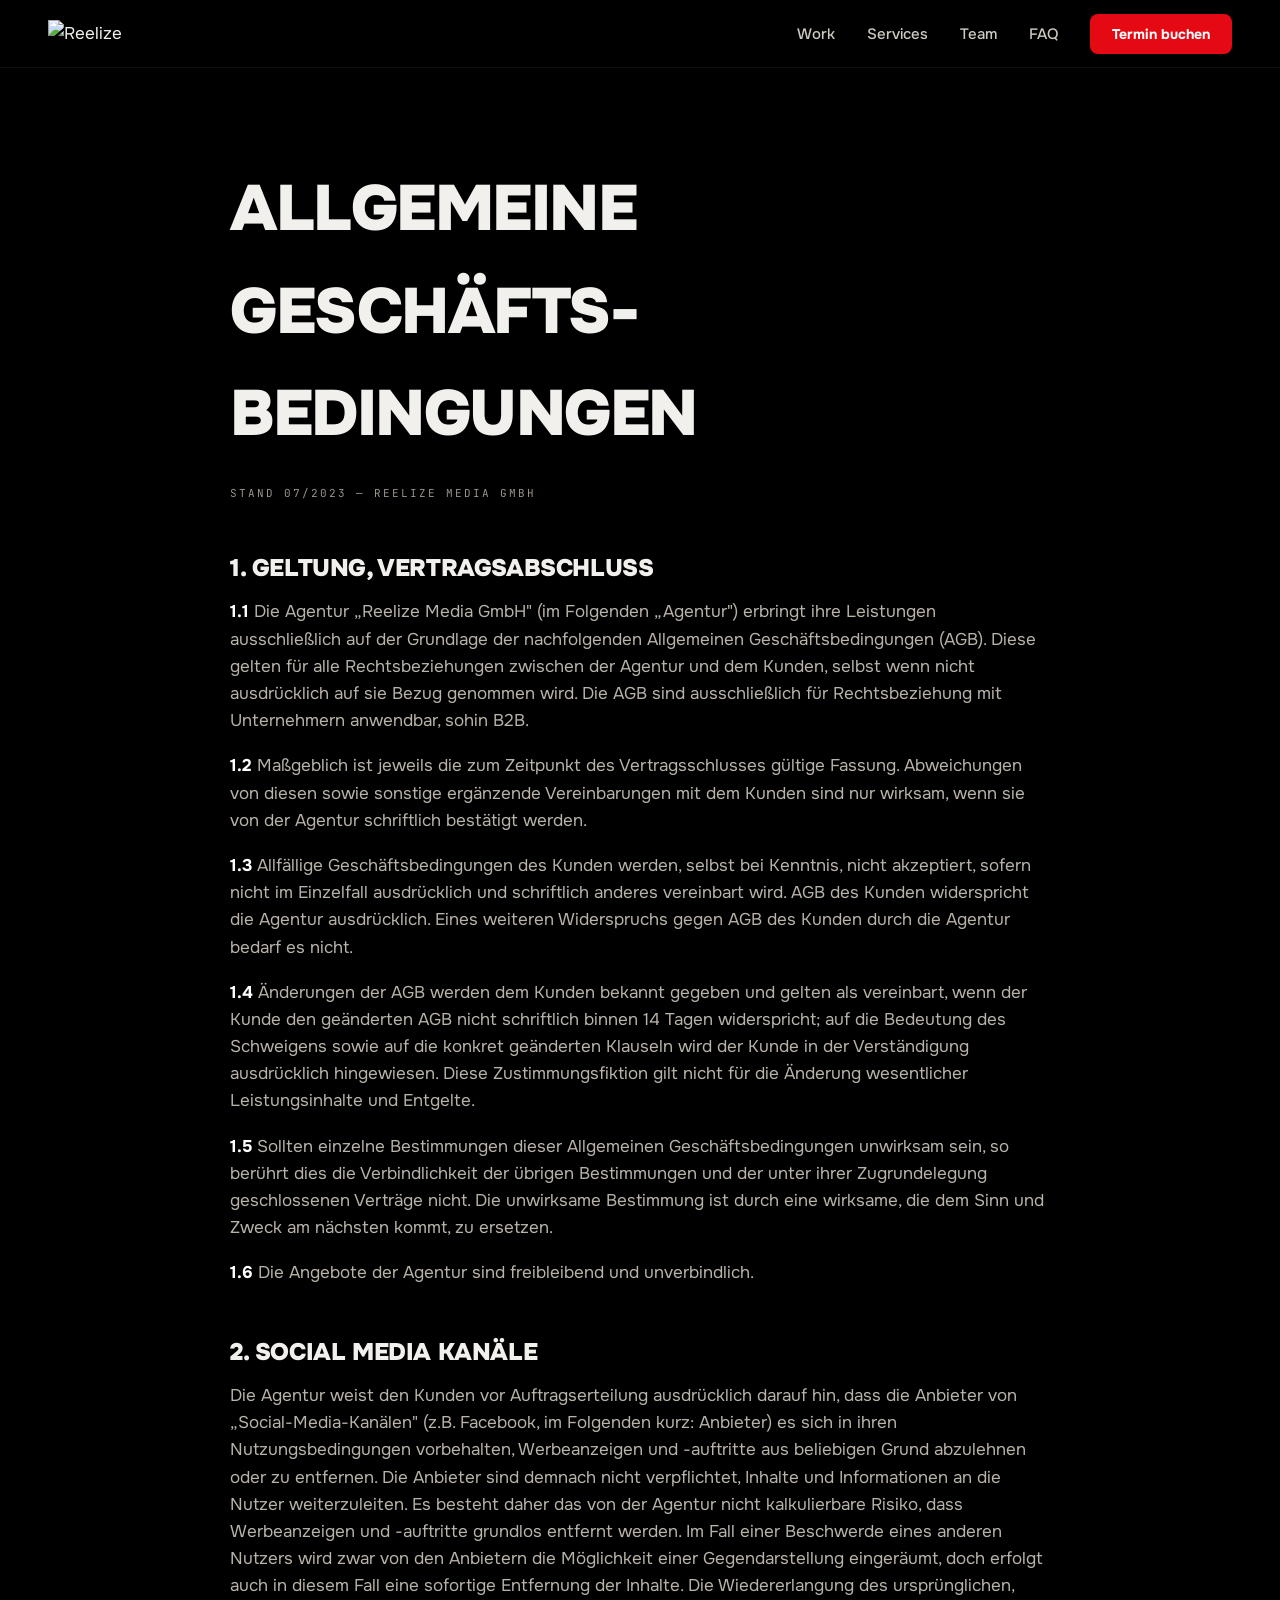
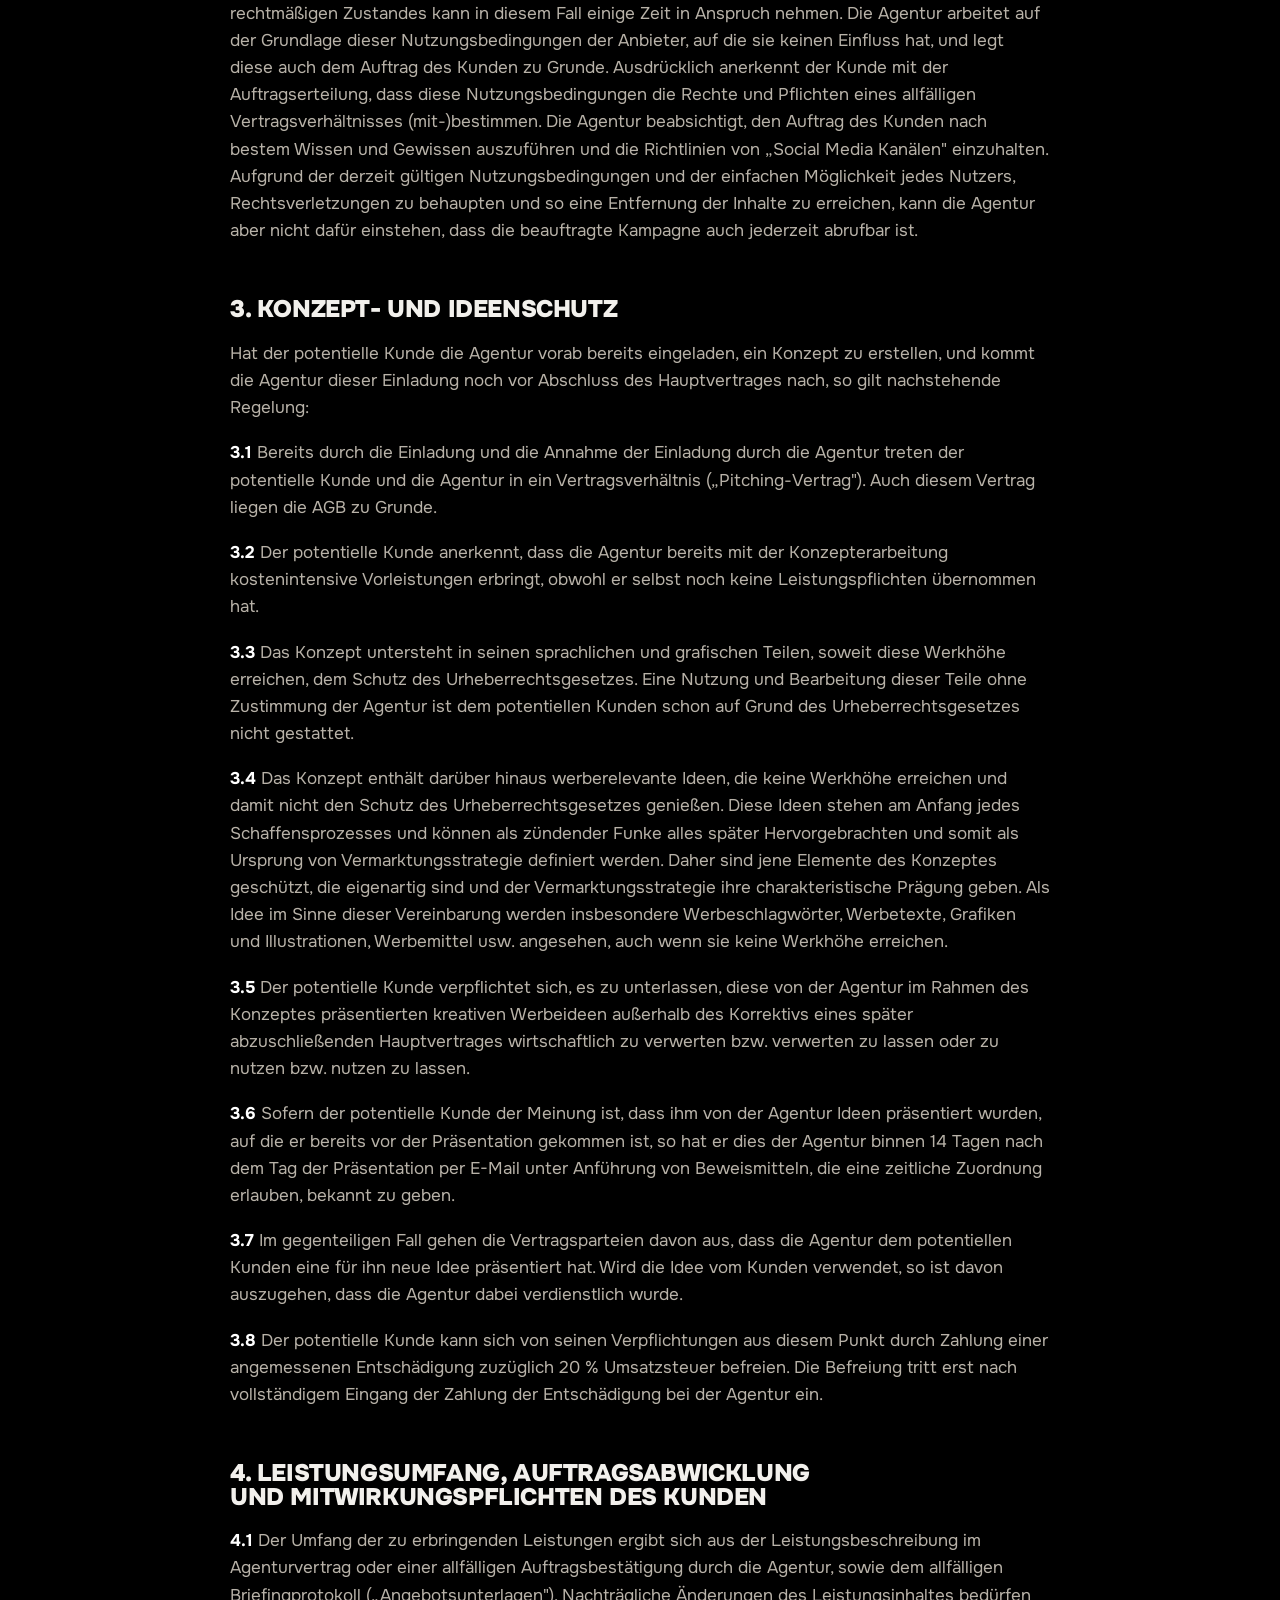
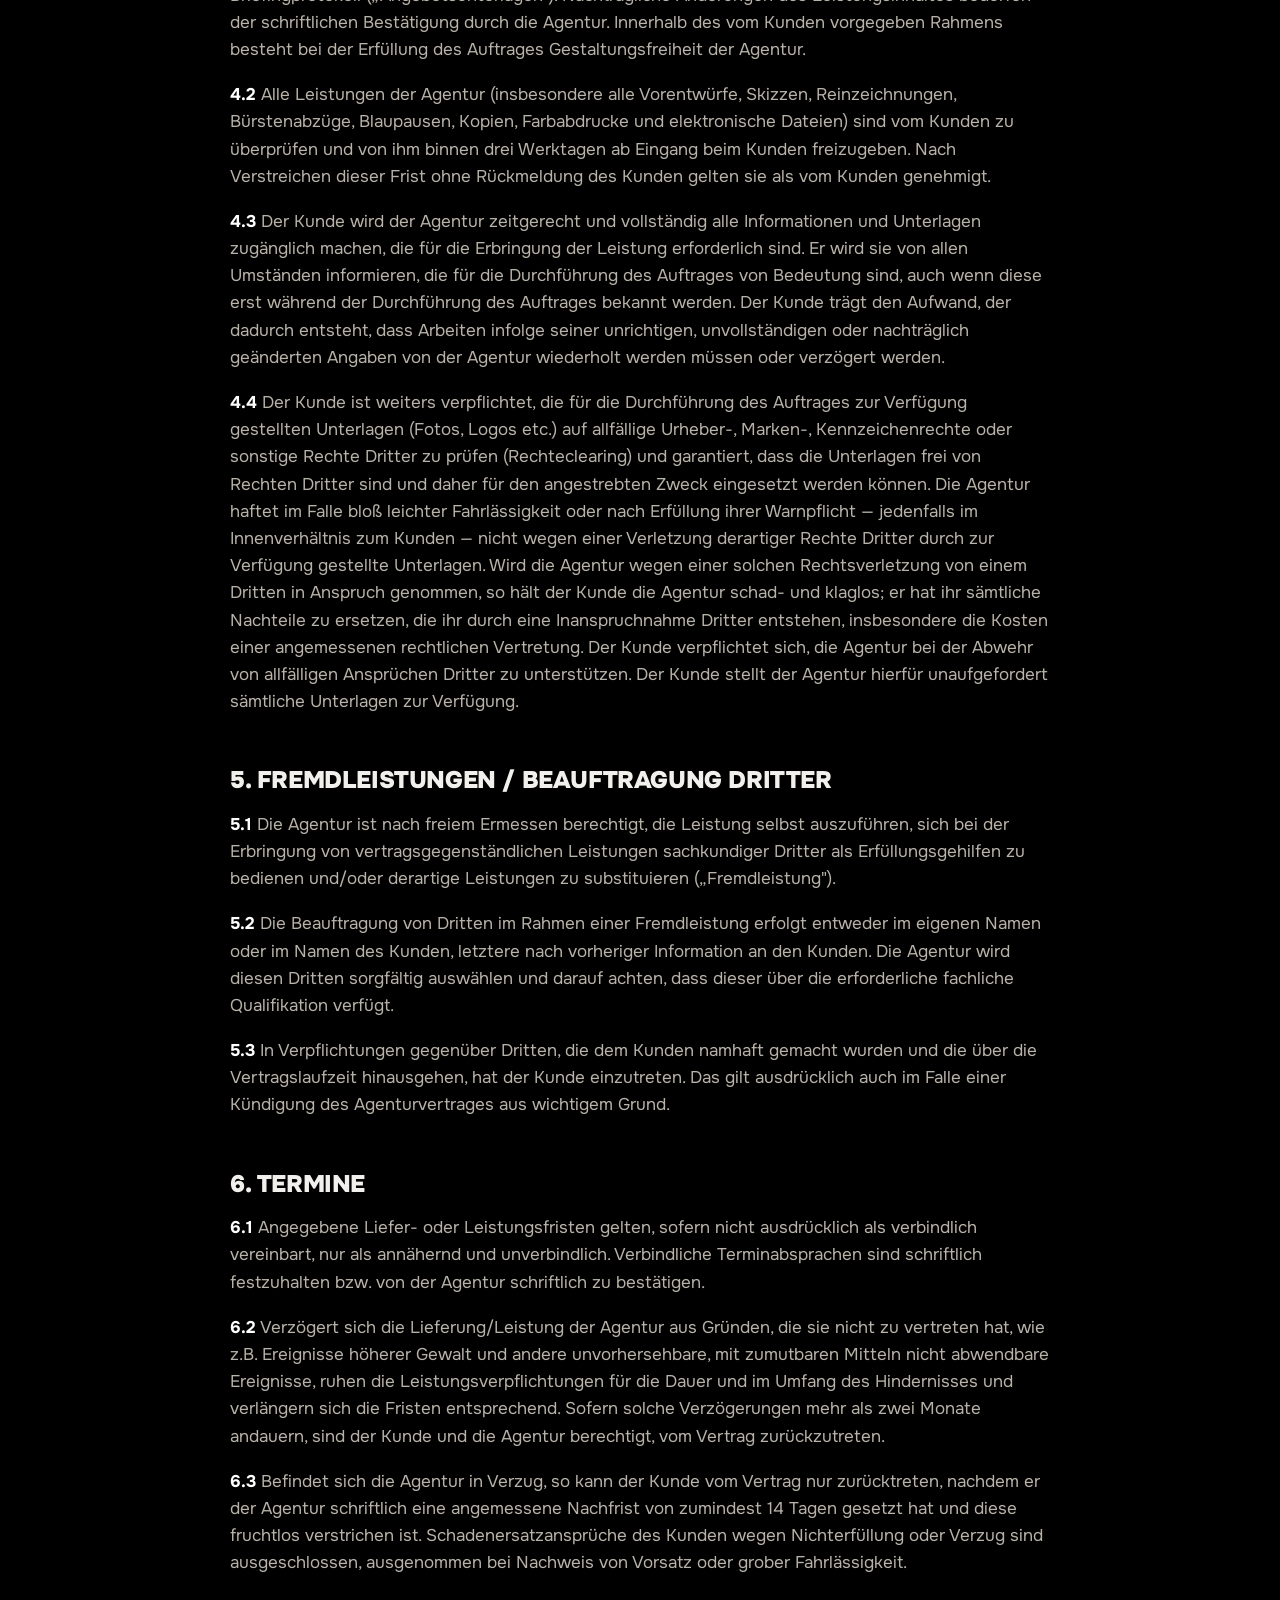
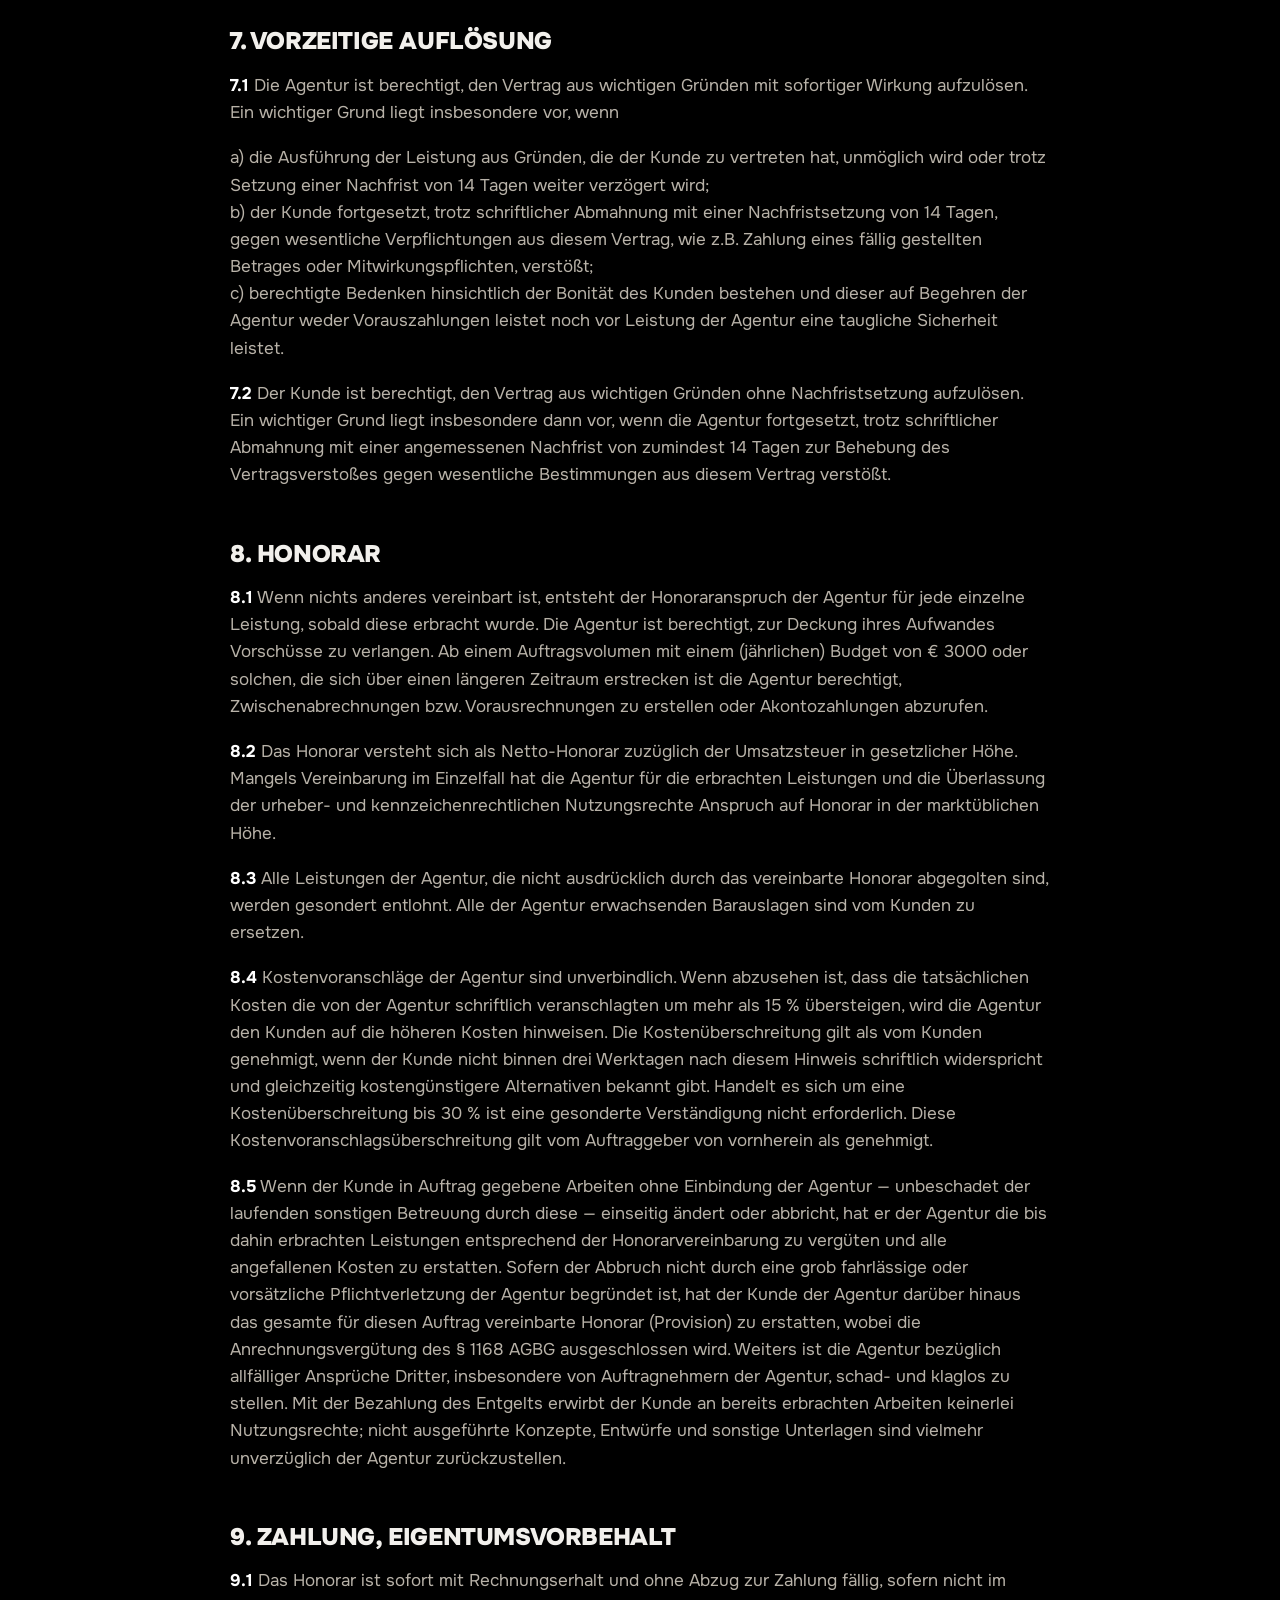
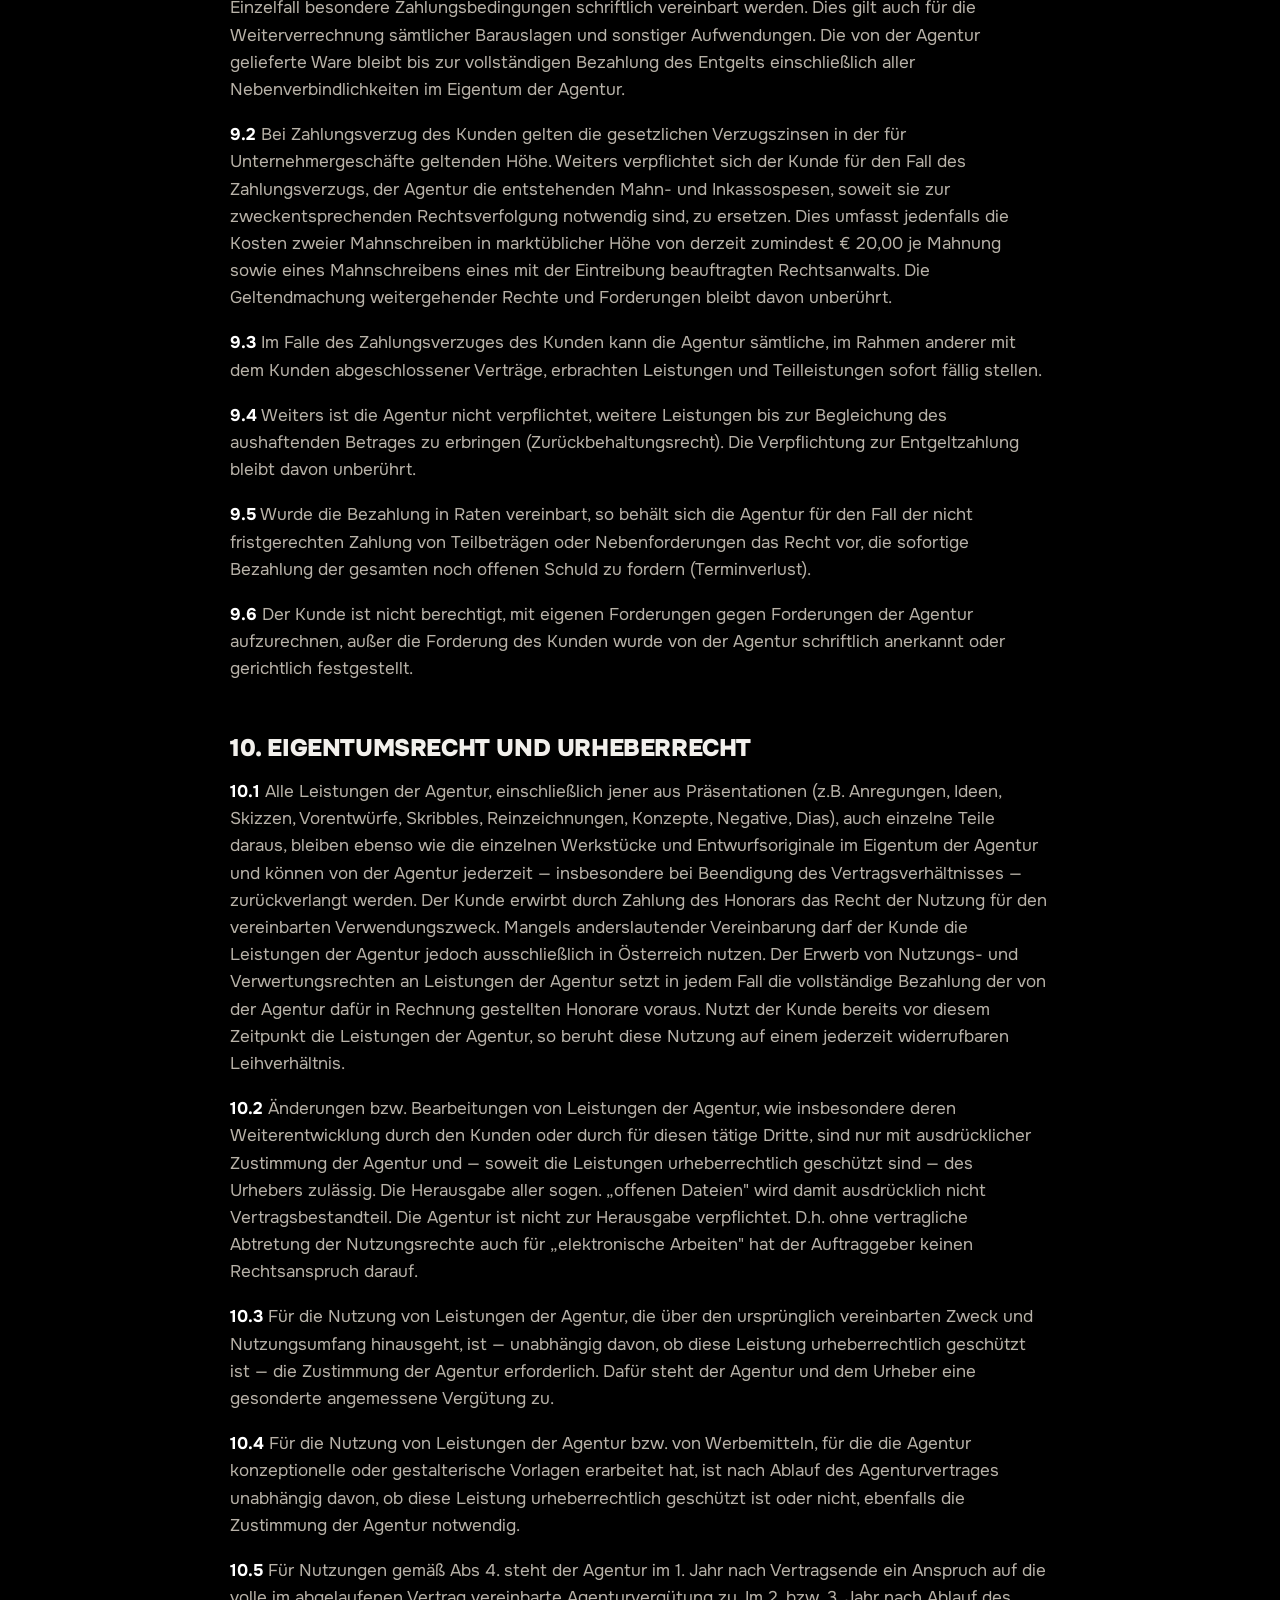
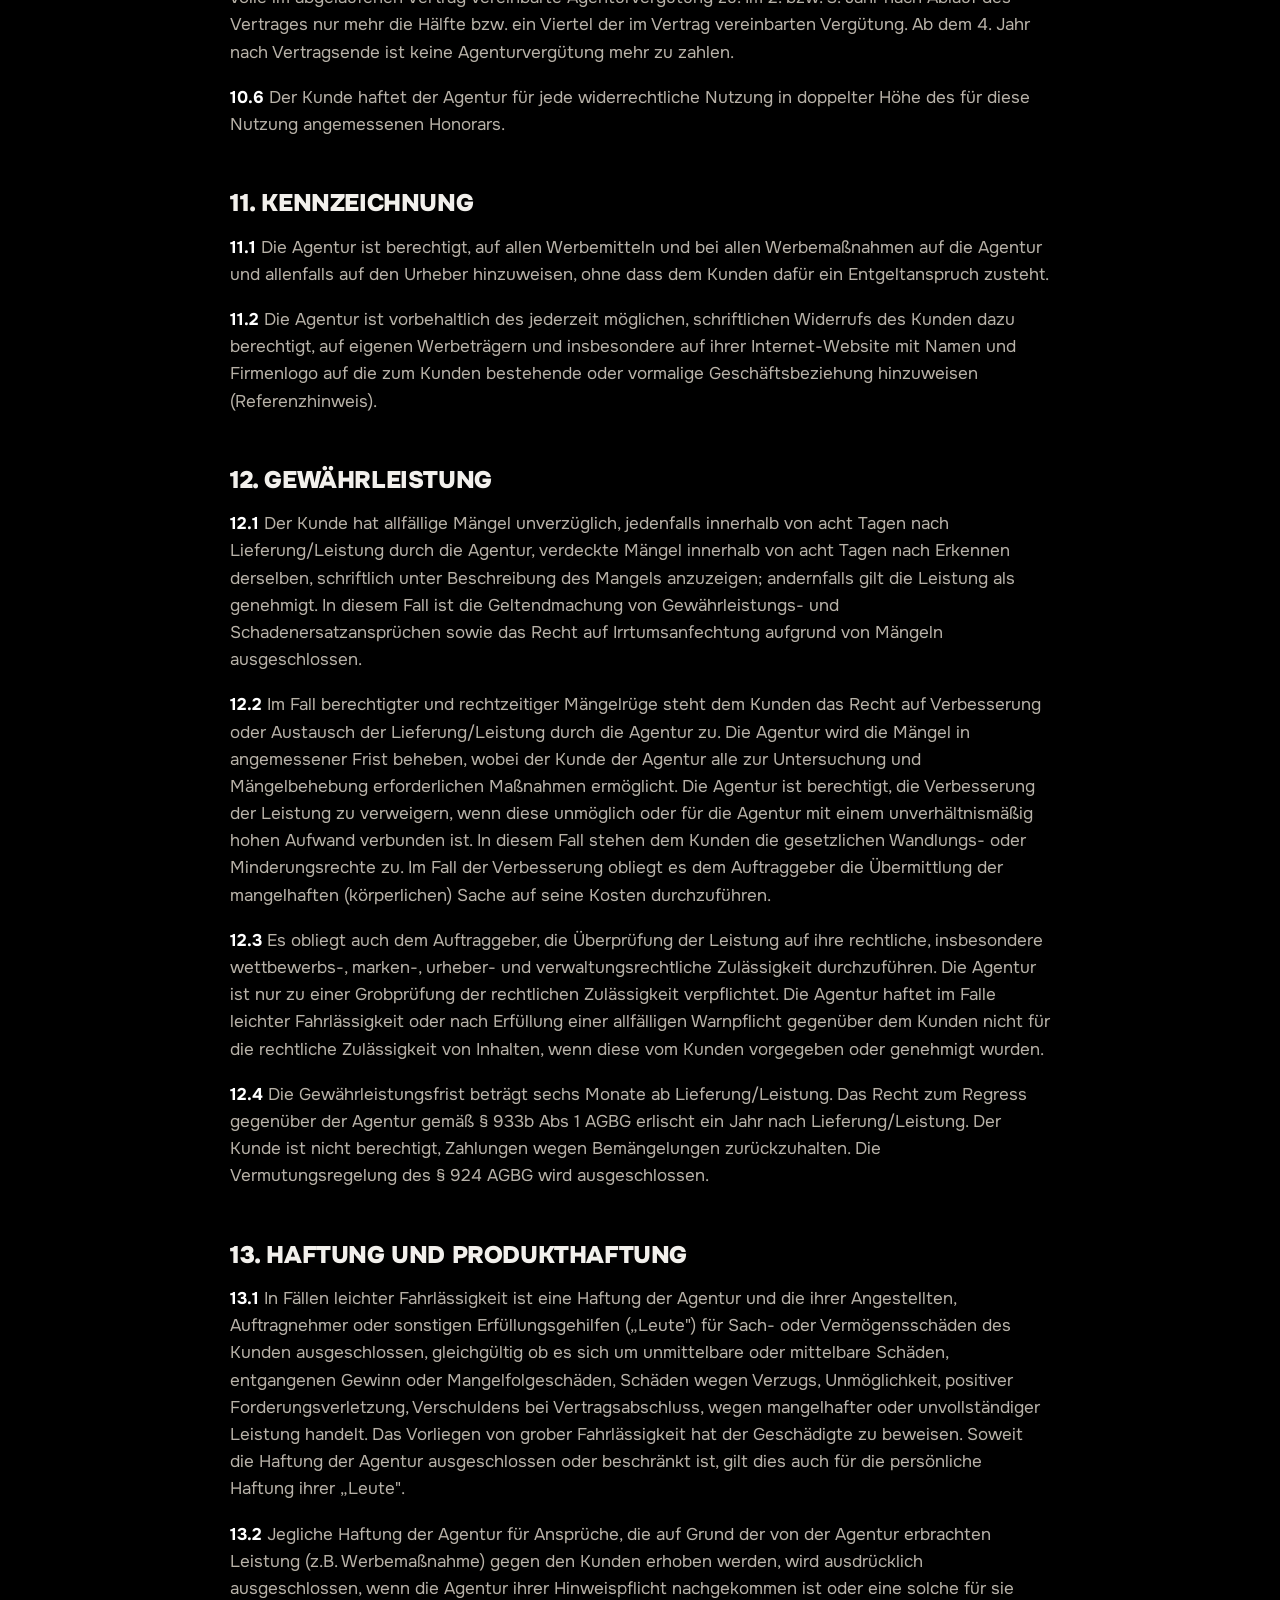
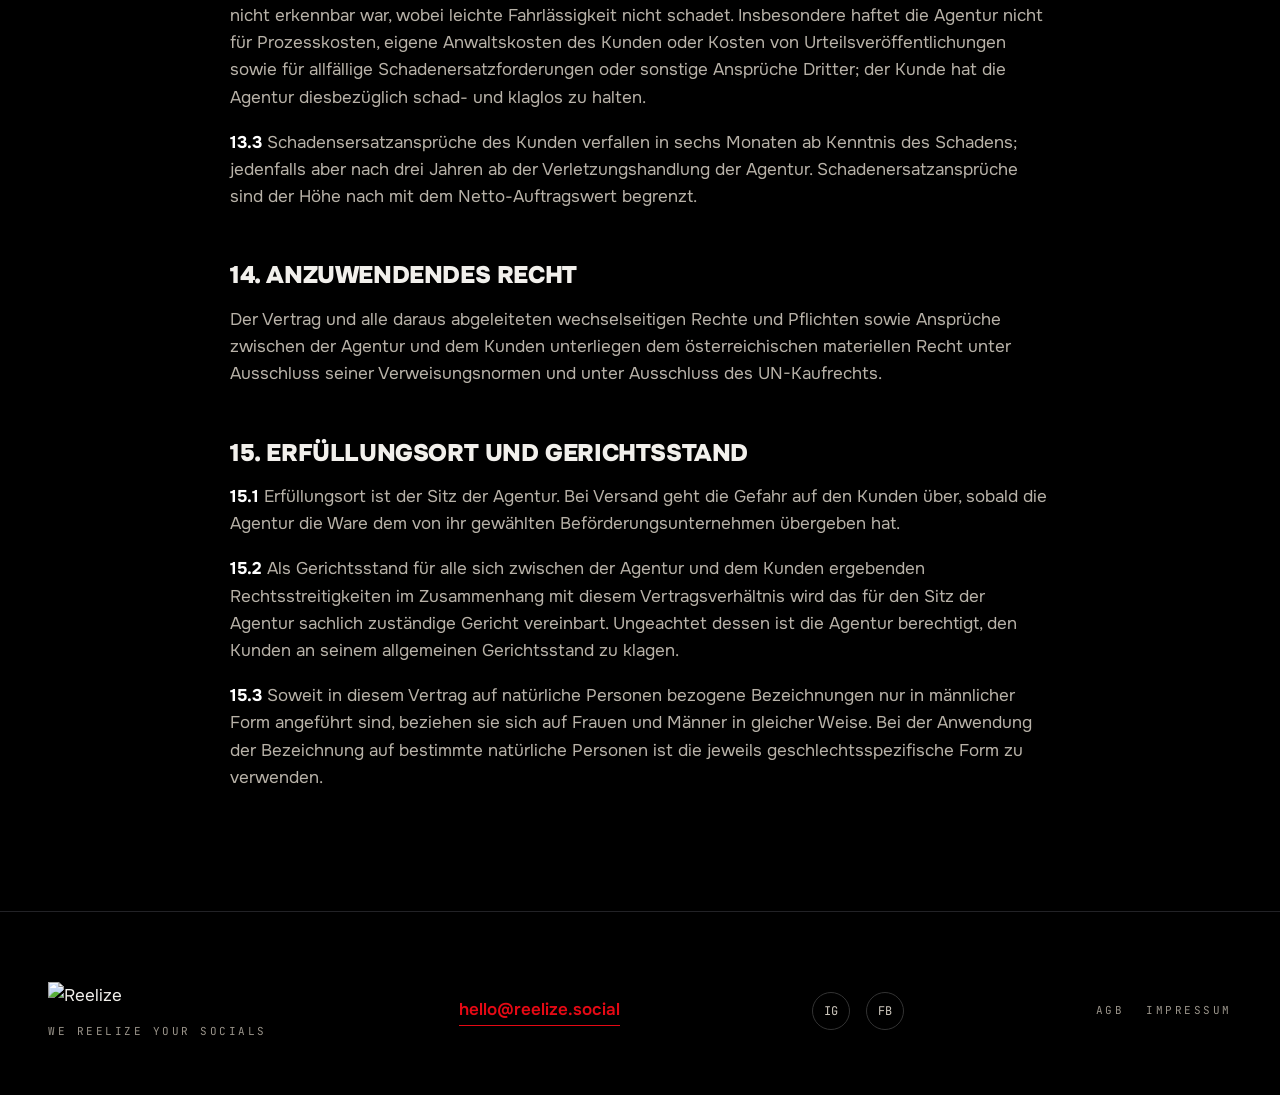
==== agb.html @ 380895ba "Add files via upload" ====
<!DOCTYPE html>
<html lang="de">
<head>
<meta charset="UTF-8">
<meta name="viewport" content="width=device-width, initial-scale=1.0">
<title>AGB — Reelize</title>
<meta name="robots" content="noindex">
<link rel="preconnect" href="https://fonts.googleapis.com">
<link rel="preconnect" href="https://fonts.gstatic.com" crossorigin>
<link href="https://fonts.googleapis.com/css2?family=Onest:wght@400;500;600;700;800;900&family=JetBrains+Mono:wght@400;500&display=swap" rel="stylesheet">
<link rel="stylesheet" href="styles.css">
</head>
<body>

<nav class="nav" data-screen-label="Navigation">
  <a class="logo" href="index.html"><img src="assets/logo-2026.webp" alt="Reelize"></a>
  <button class="burger" aria-label="Menü"><span></span><span></span><span></span></button>
  <ul>
    <li><a href="work.html">Work</a></li>
    <li><a href="index.html#services">Services</a></li>
    <li><a href="index.html#team">Team</a></li>
    <li><a href="index.html#faq">FAQ</a></li>
    <li><a class="cta" href="https://outlook.office365.com/owa/calendar/Reelize@vorsorger.at/bookings/" target="_blank" rel="noopener">Termin buchen</a></li>
  </ul>
</nav>

<div class="wrap legal-page" data-screen-label="AGB">
  <h1>Allgemeine Geschäfts&shy;bedingungen</h1>
  <p class="stand">Stand 07/2023 — Reelize Media GmbH</p>

  <h2>1. Geltung, Vertragsabschluss</h2>
  <p><b>1.1</b> Die Agentur „Reelize Media GmbH" (im Folgenden „Agentur") erbringt ihre Leistungen ausschließlich auf der Grundlage der nachfolgenden Allgemeinen Geschäftsbedingungen (AGB). Diese gelten für alle Rechtsbeziehungen zwischen der Agentur und dem Kunden, selbst wenn nicht ausdrücklich auf sie Bezug genommen wird. Die AGB sind ausschließlich für Rechtsbeziehung mit Unternehmern anwendbar, sohin B2B.</p>
  <p><b>1.2</b> Maßgeblich ist jeweils die zum Zeitpunkt des Vertragsschlusses gültige Fassung. Abweichungen von diesen sowie sonstige ergänzende Vereinbarungen mit dem Kunden sind nur wirksam, wenn sie von der Agentur schriftlich bestätigt werden.</p>
  <p><b>1.3</b> Allfällige Geschäftsbedingungen des Kunden werden, selbst bei Kenntnis, nicht akzeptiert, sofern nicht im Einzelfall ausdrücklich und schriftlich anderes vereinbart wird. AGB des Kunden widerspricht die Agentur ausdrücklich. Eines weiteren Widerspruchs gegen AGB des Kunden durch die Agentur bedarf es nicht.</p>
  <p><b>1.4</b> Änderungen der AGB werden dem Kunden bekannt gegeben und gelten als vereinbart, wenn der Kunde den geänderten AGB nicht schriftlich binnen 14 Tagen widerspricht; auf die Bedeutung des Schweigens sowie auf die konkret geänderten Klauseln wird der Kunde in der Verständigung ausdrücklich hingewiesen. Diese Zustimmungsfiktion gilt nicht für die Änderung wesentlicher Leistungsinhalte und Entgelte.</p>
  <p><b>1.5</b> Sollten einzelne Bestimmungen dieser Allgemeinen Geschäftsbedingungen unwirksam sein, so berührt dies die Verbindlichkeit der übrigen Bestimmungen und der unter ihrer Zugrundelegung geschlossenen Verträge nicht. Die unwirksame Bestimmung ist durch eine wirksame, die dem Sinn und Zweck am nächsten kommt, zu ersetzen.</p>
  <p><b>1.6</b> Die Angebote der Agentur sind freibleibend und unverbindlich.</p>

  <h2>2. Social Media Kanäle</h2>
  <p>Die Agentur weist den Kunden vor Auftragserteilung ausdrücklich darauf hin, dass die Anbieter von „Social-Media-Kanälen" (z.B. Facebook, im Folgenden kurz: Anbieter) es sich in ihren Nutzungsbedingungen vorbehalten, Werbeanzeigen und -auftritte aus beliebigen Grund abzulehnen oder zu entfernen. Die Anbieter sind demnach nicht verpflichtet, Inhalte und Informationen an die Nutzer weiterzuleiten. Es besteht daher das von der Agentur nicht kalkulierbare Risiko, dass Werbeanzeigen und -auftritte grundlos entfernt werden. Im Fall einer Beschwerde eines anderen Nutzers wird zwar von den Anbietern die Möglichkeit einer Gegendarstellung eingeräumt, doch erfolgt auch in diesem Fall eine sofortige Entfernung der Inhalte. Die Wiedererlangung des ursprünglichen, rechtmäßigen Zustandes kann in diesem Fall einige Zeit in Anspruch nehmen. Die Agentur arbeitet auf der Grundlage dieser Nutzungsbedingungen der Anbieter, auf die sie keinen Einfluss hat, und legt diese auch dem Auftrag des Kunden zu Grunde. Ausdrücklich anerkennt der Kunde mit der Auftragserteilung, dass diese Nutzungsbedingungen die Rechte und Pflichten eines allfälligen Vertragsverhältnisses (mit-)bestimmen. Die Agentur beabsichtigt, den Auftrag des Kunden nach bestem Wissen und Gewissen auszuführen und die Richtlinien von „Social Media Kanälen" einzuhalten. Aufgrund der derzeit gültigen Nutzungsbedingungen und der einfachen Möglichkeit jedes Nutzers, Rechtsverletzungen zu behaupten und so eine Entfernung der Inhalte zu erreichen, kann die Agentur aber nicht dafür einstehen, dass die beauftragte Kampagne auch jederzeit abrufbar ist.</p>

  <h2>3. Konzept- und Ideenschutz</h2>
  <p>Hat der potentielle Kunde die Agentur vorab bereits eingeladen, ein Konzept zu erstellen, und kommt die Agentur dieser Einladung noch vor Abschluss des Hauptvertrages nach, so gilt nachstehende Regelung:</p>
  <p><b>3.1</b> Bereits durch die Einladung und die Annahme der Einladung durch die Agentur treten der potentielle Kunde und die Agentur in ein Vertragsverhältnis („Pitching-Vertrag"). Auch diesem Vertrag liegen die AGB zu Grunde.</p>
  <p><b>3.2</b> Der potentielle Kunde anerkennt, dass die Agentur bereits mit der Konzepterarbeitung kostenintensive Vorleistungen erbringt, obwohl er selbst noch keine Leistungspflichten übernommen hat.</p>
  <p><b>3.3</b> Das Konzept untersteht in seinen sprachlichen und grafischen Teilen, soweit diese Werkhöhe erreichen, dem Schutz des Urheberrechtsgesetzes. Eine Nutzung und Bearbeitung dieser Teile ohne Zustimmung der Agentur ist dem potentiellen Kunden schon auf Grund des Urheberrechtsgesetzes nicht gestattet.</p>
  <p><b>3.4</b> Das Konzept enthält darüber hinaus werberelevante Ideen, die keine Werkhöhe erreichen und damit nicht den Schutz des Urheberrechtsgesetzes genießen. Diese Ideen stehen am Anfang jedes Schaffensprozesses und können als zündender Funke alles später Hervorgebrachten und somit als Ursprung von Vermarktungsstrategie definiert werden. Daher sind jene Elemente des Konzeptes geschützt, die eigenartig sind und der Vermarktungsstrategie ihre charakteristische Prägung geben. Als Idee im Sinne dieser Vereinbarung werden insbesondere Werbeschlagwörter, Werbetexte, Grafiken und Illustrationen, Werbemittel usw. angesehen, auch wenn sie keine Werkhöhe erreichen.</p>
  <p><b>3.5</b> Der potentielle Kunde verpflichtet sich, es zu unterlassen, diese von der Agentur im Rahmen des Konzeptes präsentierten kreativen Werbeideen außerhalb des Korrektivs eines später abzuschließenden Hauptvertrages wirtschaftlich zu verwerten bzw. verwerten zu lassen oder zu nutzen bzw. nutzen zu lassen.</p>
  <p><b>3.6</b> Sofern der potentielle Kunde der Meinung ist, dass ihm von der Agentur Ideen präsentiert wurden, auf die er bereits vor der Präsentation gekommen ist, so hat er dies der Agentur binnen 14 Tagen nach dem Tag der Präsentation per E-Mail unter Anführung von Beweismitteln, die eine zeitliche Zuordnung erlauben, bekannt zu geben.</p>
  <p><b>3.7</b> Im gegenteiligen Fall gehen die Vertragsparteien davon aus, dass die Agentur dem potentiellen Kunden eine für ihn neue Idee präsentiert hat. Wird die Idee vom Kunden verwendet, so ist davon auszugehen, dass die Agentur dabei verdienstlich wurde.</p>
  <p><b>3.8</b> Der potentielle Kunde kann sich von seinen Verpflichtungen aus diesem Punkt durch Zahlung einer angemessenen Entschädigung zuzüglich 20&nbsp;% Umsatzsteuer befreien. Die Befreiung tritt erst nach vollständigem Eingang der Zahlung der Entschädigung bei der Agentur ein.</p>

  <h2>4. Leistungsumfang, Auftragsabwicklung und Mitwirkungspflichten des Kunden</h2>
  <p><b>4.1</b> Der Umfang der zu erbringenden Leistungen ergibt sich aus der Leistungsbeschreibung im Agenturvertrag oder einer allfälligen Auftragsbestätigung durch die Agentur, sowie dem allfälligen Briefingprotokoll („Angebotsunterlagen"). Nachträgliche Änderungen des Leistungsinhaltes bedürfen der schriftlichen Bestätigung durch die Agentur. Innerhalb des vom Kunden vorgegeben Rahmens besteht bei der Erfüllung des Auftrages Gestaltungsfreiheit der Agentur.</p>
  <p><b>4.2</b> Alle Leistungen der Agentur (insbesondere alle Vorentwürfe, Skizzen, Reinzeichnungen, Bürstenabzüge, Blaupausen, Kopien, Farbabdrucke und elektronische Dateien) sind vom Kunden zu überprüfen und von ihm binnen drei Werktagen ab Eingang beim Kunden freizugeben. Nach Verstreichen dieser Frist ohne Rückmeldung des Kunden gelten sie als vom Kunden genehmigt.</p>
  <p><b>4.3</b> Der Kunde wird der Agentur zeitgerecht und vollständig alle Informationen und Unterlagen zugänglich machen, die für die Erbringung der Leistung erforderlich sind. Er wird sie von allen Umständen informieren, die für die Durchführung des Auftrages von Bedeutung sind, auch wenn diese erst während der Durchführung des Auftrages bekannt werden. Der Kunde trägt den Aufwand, der dadurch entsteht, dass Arbeiten infolge seiner unrichtigen, unvollständigen oder nachträglich geänderten Angaben von der Agentur wiederholt werden müssen oder verzögert werden.</p>
  <p><b>4.4</b> Der Kunde ist weiters verpflichtet, die für die Durchführung des Auftrages zur Verfügung gestellten Unterlagen (Fotos, Logos etc.) auf allfällige Urheber-, Marken-, Kennzeichenrechte oder sonstige Rechte Dritter zu prüfen (Rechteclearing) und garantiert, dass die Unterlagen frei von Rechten Dritter sind und daher für den angestrebten Zweck eingesetzt werden können. Die Agentur haftet im Falle bloß leichter Fahrlässigkeit oder nach Erfüllung ihrer Warnpflicht — jedenfalls im Innenverhältnis zum Kunden — nicht wegen einer Verletzung derartiger Rechte Dritter durch zur Verfügung gestellte Unterlagen. Wird die Agentur wegen einer solchen Rechtsverletzung von einem Dritten in Anspruch genommen, so hält der Kunde die Agentur schad- und klaglos; er hat ihr sämtliche Nachteile zu ersetzen, die ihr durch eine Inanspruchnahme Dritter entstehen, insbesondere die Kosten einer angemessenen rechtlichen Vertretung. Der Kunde verpflichtet sich, die Agentur bei der Abwehr von allfälligen Ansprüchen Dritter zu unterstützen. Der Kunde stellt der Agentur hierfür unaufgefordert sämtliche Unterlagen zur Verfügung.</p>

  <h2>5. Fremdleistungen / Beauftragung Dritter</h2>
  <p><b>5.1</b> Die Agentur ist nach freiem Ermessen berechtigt, die Leistung selbst auszuführen, sich bei der Erbringung von vertragsgegenständlichen Leistungen sachkundiger Dritter als Erfüllungsgehilfen zu bedienen und/oder derartige Leistungen zu substituieren („Fremdleistung").</p>
  <p><b>5.2</b> Die Beauftragung von Dritten im Rahmen einer Fremdleistung erfolgt entweder im eigenen Namen oder im Namen des Kunden, letztere nach vorheriger Information an den Kunden. Die Agentur wird diesen Dritten sorgfältig auswählen und darauf achten, dass dieser über die erforderliche fachliche Qualifikation verfügt.</p>
  <p><b>5.3</b> In Verpflichtungen gegenüber Dritten, die dem Kunden namhaft gemacht wurden und die über die Vertragslaufzeit hinausgehen, hat der Kunde einzutreten. Das gilt ausdrücklich auch im Falle einer Kündigung des Agenturvertrages aus wichtigem Grund.</p>

  <h2>6. Termine</h2>
  <p><b>6.1</b> Angegebene Liefer- oder Leistungsfristen gelten, sofern nicht ausdrücklich als verbindlich vereinbart, nur als annähernd und unverbindlich. Verbindliche Terminabsprachen sind schriftlich festzuhalten bzw. von der Agentur schriftlich zu bestätigen.</p>
  <p><b>6.2</b> Verzögert sich die Lieferung/Leistung der Agentur aus Gründen, die sie nicht zu vertreten hat, wie z.B. Ereignisse höherer Gewalt und andere unvorhersehbare, mit zumutbaren Mitteln nicht abwendbare Ereignisse, ruhen die Leistungsverpflichtungen für die Dauer und im Umfang des Hindernisses und verlängern sich die Fristen entsprechend. Sofern solche Verzögerungen mehr als zwei Monate andauern, sind der Kunde und die Agentur berechtigt, vom Vertrag zurückzutreten.</p>
  <p><b>6.3</b> Befindet sich die Agentur in Verzug, so kann der Kunde vom Vertrag nur zurücktreten, nachdem er der Agentur schriftlich eine angemessene Nachfrist von zumindest 14 Tagen gesetzt hat und diese fruchtlos verstrichen ist. Schadenersatzansprüche des Kunden wegen Nichterfüllung oder Verzug sind ausgeschlossen, ausgenommen bei Nachweis von Vorsatz oder grober Fahrlässigkeit.</p>

  <h2>7. Vorzeitige Auflösung</h2>
  <p><b>7.1</b> Die Agentur ist berechtigt, den Vertrag aus wichtigen Gründen mit sofortiger Wirkung aufzulösen. Ein wichtiger Grund liegt insbesondere vor, wenn</p>
  <p>a) die Ausführung der Leistung aus Gründen, die der Kunde zu vertreten hat, unmöglich wird oder trotz Setzung einer Nachfrist von 14 Tagen weiter verzögert wird;<br>
  b) der Kunde fortgesetzt, trotz schriftlicher Abmahnung mit einer Nachfristsetzung von 14 Tagen, gegen wesentliche Verpflichtungen aus diesem Vertrag, wie z.B. Zahlung eines fällig gestellten Betrages oder Mitwirkungspflichten, verstößt;<br>
  c) berechtigte Bedenken hinsichtlich der Bonität des Kunden bestehen und dieser auf Begehren der Agentur weder Vorauszahlungen leistet noch vor Leistung der Agentur eine taugliche Sicherheit leistet.</p>
  <p><b>7.2</b> Der Kunde ist berechtigt, den Vertrag aus wichtigen Gründen ohne Nachfristsetzung aufzulösen. Ein wichtiger Grund liegt insbesondere dann vor, wenn die Agentur fortgesetzt, trotz schriftlicher Abmahnung mit einer angemessenen Nachfrist von zumindest 14 Tagen zur Behebung des Vertragsverstoßes gegen wesentliche Bestimmungen aus diesem Vertrag verstößt.</p>

  <h2>8. Honorar</h2>
  <p><b>8.1</b> Wenn nichts anderes vereinbart ist, entsteht der Honoraranspruch der Agentur für jede einzelne Leistung, sobald diese erbracht wurde. Die Agentur ist berechtigt, zur Deckung ihres Aufwandes Vorschüsse zu verlangen. Ab einem Auftragsvolumen mit einem (jährlichen) Budget von €&nbsp;3000 oder solchen, die sich über einen längeren Zeitraum erstrecken ist die Agentur berechtigt, Zwischenabrechnungen bzw. Vorausrechnungen zu erstellen oder Akontozahlungen abzurufen.</p>
  <p><b>8.2</b> Das Honorar versteht sich als Netto-Honorar zuzüglich der Umsatzsteuer in gesetzlicher Höhe. Mangels Vereinbarung im Einzelfall hat die Agentur für die erbrachten Leistungen und die Überlassung der urheber- und kennzeichenrechtlichen Nutzungsrechte Anspruch auf Honorar in der marktüblichen Höhe.</p>
  <p><b>8.3</b> Alle Leistungen der Agentur, die nicht ausdrücklich durch das vereinbarte Honorar abgegolten sind, werden gesondert entlohnt. Alle der Agentur erwachsenden Barauslagen sind vom Kunden zu ersetzen.</p>
  <p><b>8.4</b> Kostenvoranschläge der Agentur sind unverbindlich. Wenn abzusehen ist, dass die tatsächlichen Kosten die von der Agentur schriftlich veranschlagten um mehr als 15&nbsp;% übersteigen, wird die Agentur den Kunden auf die höheren Kosten hinweisen. Die Kostenüberschreitung gilt als vom Kunden genehmigt, wenn der Kunde nicht binnen drei Werktagen nach diesem Hinweis schriftlich widerspricht und gleichzeitig kostengünstigere Alternativen bekannt gibt. Handelt es sich um eine Kostenüberschreitung bis 30&nbsp;% ist eine gesonderte Verständigung nicht erforderlich. Diese Kostenvoranschlagsüberschreitung gilt vom Auftraggeber von vornherein als genehmigt.</p>
  <p><b>8.5</b> Wenn der Kunde in Auftrag gegebene Arbeiten ohne Einbindung der Agentur — unbeschadet der laufenden sonstigen Betreuung durch diese — einseitig ändert oder abbricht, hat er der Agentur die bis dahin erbrachten Leistungen entsprechend der Honorarvereinbarung zu vergüten und alle angefallenen Kosten zu erstatten. Sofern der Abbruch nicht durch eine grob fahrlässige oder vorsätzliche Pflichtverletzung der Agentur begründet ist, hat der Kunde der Agentur darüber hinaus das gesamte für diesen Auftrag vereinbarte Honorar (Provision) zu erstatten, wobei die Anrechnungsvergütung des §&nbsp;1168 AGBG ausgeschlossen wird. Weiters ist die Agentur bezüglich allfälliger Ansprüche Dritter, insbesondere von Auftragnehmern der Agentur, schad- und klaglos zu stellen. Mit der Bezahlung des Entgelts erwirbt der Kunde an bereits erbrachten Arbeiten keinerlei Nutzungsrechte; nicht ausgeführte Konzepte, Entwürfe und sonstige Unterlagen sind vielmehr unverzüglich der Agentur zurückzustellen.</p>

  <h2>9. Zahlung, Eigentumsvorbehalt</h2>
  <p><b>9.1</b> Das Honorar ist sofort mit Rechnungserhalt und ohne Abzug zur Zahlung fällig, sofern nicht im Einzelfall besondere Zahlungsbedingungen schriftlich vereinbart werden. Dies gilt auch für die Weiterverrechnung sämtlicher Barauslagen und sonstiger Aufwendungen. Die von der Agentur gelieferte Ware bleibt bis zur vollständigen Bezahlung des Entgelts einschließlich aller Nebenverbindlichkeiten im Eigentum der Agentur.</p>
  <p><b>9.2</b> Bei Zahlungsverzug des Kunden gelten die gesetzlichen Verzugszinsen in der für Unternehmergeschäfte geltenden Höhe. Weiters verpflichtet sich der Kunde für den Fall des Zahlungsverzugs, der Agentur die entstehenden Mahn- und Inkassospesen, soweit sie zur zweckentsprechenden Rechtsverfolgung notwendig sind, zu ersetzen. Dies umfasst jedenfalls die Kosten zweier Mahnschreiben in marktüblicher Höhe von derzeit zumindest €&nbsp;20,00 je Mahnung sowie eines Mahnschreibens eines mit der Eintreibung beauftragten Rechtsanwalts. Die Geltendmachung weitergehender Rechte und Forderungen bleibt davon unberührt.</p>
  <p><b>9.3</b> Im Falle des Zahlungsverzuges des Kunden kann die Agentur sämtliche, im Rahmen anderer mit dem Kunden abgeschlossener Verträge, erbrachten Leistungen und Teilleistungen sofort fällig stellen.</p>
  <p><b>9.4</b> Weiters ist die Agentur nicht verpflichtet, weitere Leistungen bis zur Begleichung des aushaftenden Betrages zu erbringen (Zurückbehaltungsrecht). Die Verpflichtung zur Entgeltzahlung bleibt davon unberührt.</p>
  <p><b>9.5</b> Wurde die Bezahlung in Raten vereinbart, so behält sich die Agentur für den Fall der nicht fristgerechten Zahlung von Teilbeträgen oder Nebenforderungen das Recht vor, die sofortige Bezahlung der gesamten noch offenen Schuld zu fordern (Terminverlust).</p>
  <p><b>9.6</b> Der Kunde ist nicht berechtigt, mit eigenen Forderungen gegen Forderungen der Agentur aufzurechnen, außer die Forderung des Kunden wurde von der Agentur schriftlich anerkannt oder gerichtlich festgestellt.</p>

  <h2>10. Eigentumsrecht und Urheberrecht</h2>
  <p><b>10.1</b> Alle Leistungen der Agentur, einschließlich jener aus Präsentationen (z.B. Anregungen, Ideen, Skizzen, Vorentwürfe, Skribbles, Reinzeichnungen, Konzepte, Negative, Dias), auch einzelne Teile daraus, bleiben ebenso wie die einzelnen Werkstücke und Entwurfsoriginale im Eigentum der Agentur und können von der Agentur jederzeit — insbesondere bei Beendigung des Vertragsverhältnisses — zurückverlangt werden. Der Kunde erwirbt durch Zahlung des Honorars das Recht der Nutzung für den vereinbarten Verwendungszweck. Mangels anderslautender Vereinbarung darf der Kunde die Leistungen der Agentur jedoch ausschließlich in Österreich nutzen. Der Erwerb von Nutzungs- und Verwertungsrechten an Leistungen der Agentur setzt in jedem Fall die vollständige Bezahlung der von der Agentur dafür in Rechnung gestellten Honorare voraus. Nutzt der Kunde bereits vor diesem Zeitpunkt die Leistungen der Agentur, so beruht diese Nutzung auf einem jederzeit widerrufbaren Leihverhältnis.</p>
  <p><b>10.2</b> Änderungen bzw. Bearbeitungen von Leistungen der Agentur, wie insbesondere deren Weiterentwicklung durch den Kunden oder durch für diesen tätige Dritte, sind nur mit ausdrücklicher Zustimmung der Agentur und — soweit die Leistungen urheberrechtlich geschützt sind — des Urhebers zulässig. Die Herausgabe aller sogen. „offenen Dateien" wird damit ausdrücklich nicht Vertragsbestandteil. Die Agentur ist nicht zur Herausgabe verpflichtet. D.h. ohne vertragliche Abtretung der Nutzungsrechte auch für „elektronische Arbeiten" hat der Auftraggeber keinen Rechtsanspruch darauf.</p>
  <p><b>10.3</b> Für die Nutzung von Leistungen der Agentur, die über den ursprünglich vereinbarten Zweck und Nutzungsumfang hinausgeht, ist — unabhängig davon, ob diese Leistung urheberrechtlich geschützt ist — die Zustimmung der Agentur erforderlich. Dafür steht der Agentur und dem Urheber eine gesonderte angemessene Vergütung zu.</p>
  <p><b>10.4</b> Für die Nutzung von Leistungen der Agentur bzw. von Werbemitteln, für die die Agentur konzeptionelle oder gestalterische Vorlagen erarbeitet hat, ist nach Ablauf des Agenturvertrages unabhängig davon, ob diese Leistung urheberrechtlich geschützt ist oder nicht, ebenfalls die Zustimmung der Agentur notwendig.</p>
  <p><b>10.5</b> Für Nutzungen gemäß Abs&nbsp;4. steht der Agentur im 1. Jahr nach Vertragsende ein Anspruch auf die volle im abgelaufenen Vertrag vereinbarte Agenturvergütung zu. Im 2. bzw. 3. Jahr nach Ablauf des Vertrages nur mehr die Hälfte bzw. ein Viertel der im Vertrag vereinbarten Vergütung. Ab dem 4. Jahr nach Vertragsende ist keine Agenturvergütung mehr zu zahlen.</p>
  <p><b>10.6</b> Der Kunde haftet der Agentur für jede widerrechtliche Nutzung in doppelter Höhe des für diese Nutzung angemessenen Honorars.</p>

  <h2>11. Kennzeichnung</h2>
  <p><b>11.1</b> Die Agentur ist berechtigt, auf allen Werbemitteln und bei allen Werbemaßnahmen auf die Agentur und allenfalls auf den Urheber hinzuweisen, ohne dass dem Kunden dafür ein Entgeltanspruch zusteht.</p>
  <p><b>11.2</b> Die Agentur ist vorbehaltlich des jederzeit möglichen, schriftlichen Widerrufs des Kunden dazu berechtigt, auf eigenen Werbeträgern und insbesondere auf ihrer Internet-Website mit Namen und Firmenlogo auf die zum Kunden bestehende oder vormalige Geschäftsbeziehung hinzuweisen (Referenzhinweis).</p>

  <h2>12. Gewährleistung</h2>
  <p><b>12.1</b> Der Kunde hat allfällige Mängel unverzüglich, jedenfalls innerhalb von acht Tagen nach Lieferung/Leistung durch die Agentur, verdeckte Mängel innerhalb von acht Tagen nach Erkennen derselben, schriftlich unter Beschreibung des Mangels anzuzeigen; andernfalls gilt die Leistung als genehmigt. In diesem Fall ist die Geltendmachung von Gewährleistungs- und Schadenersatzansprüchen sowie das Recht auf Irrtumsanfechtung aufgrund von Mängeln ausgeschlossen.</p>
  <p><b>12.2</b> Im Fall berechtigter und rechtzeitiger Mängelrüge steht dem Kunden das Recht auf Verbesserung oder Austausch der Lieferung/Leistung durch die Agentur zu. Die Agentur wird die Mängel in angemessener Frist beheben, wobei der Kunde der Agentur alle zur Untersuchung und Mängelbehebung erforderlichen Maßnahmen ermöglicht. Die Agentur ist berechtigt, die Verbesserung der Leistung zu verweigern, wenn diese unmöglich oder für die Agentur mit einem unverhältnismäßig hohen Aufwand verbunden ist. In diesem Fall stehen dem Kunden die gesetzlichen Wandlungs- oder Minderungsrechte zu. Im Fall der Verbesserung obliegt es dem Auftraggeber die Übermittlung der mangelhaften (körperlichen) Sache auf seine Kosten durchzuführen.</p>
  <p><b>12.3</b> Es obliegt auch dem Auftraggeber, die Überprüfung der Leistung auf ihre rechtliche, insbesondere wettbewerbs-, marken-, urheber- und verwaltungsrechtliche Zulässigkeit durchzuführen. Die Agentur ist nur zu einer Grobprüfung der rechtlichen Zulässigkeit verpflichtet. Die Agentur haftet im Falle leichter Fahrlässigkeit oder nach Erfüllung einer allfälligen Warnpflicht gegenüber dem Kunden nicht für die rechtliche Zulässigkeit von Inhalten, wenn diese vom Kunden vorgegeben oder genehmigt wurden.</p>
  <p><b>12.4</b> Die Gewährleistungsfrist beträgt sechs Monate ab Lieferung/Leistung. Das Recht zum Regress gegenüber der Agentur gemäß §&nbsp;933b Abs&nbsp;1 AGBG erlischt ein Jahr nach Lieferung/Leistung. Der Kunde ist nicht berechtigt, Zahlungen wegen Bemängelungen zurückzuhalten. Die Vermutungsregelung des §&nbsp;924 AGBG wird ausgeschlossen.</p>

  <h2>13. Haftung und Produkthaftung</h2>
  <p><b>13.1</b> In Fällen leichter Fahrlässigkeit ist eine Haftung der Agentur und die ihrer Angestellten, Auftragnehmer oder sonstigen Erfüllungsgehilfen („Leute") für Sach- oder Vermögensschäden des Kunden ausgeschlossen, gleichgültig ob es sich um unmittelbare oder mittelbare Schäden, entgangenen Gewinn oder Mangelfolgeschäden, Schäden wegen Verzugs, Unmöglichkeit, positiver Forderungsverletzung, Verschuldens bei Vertragsabschluss, wegen mangelhafter oder unvollständiger Leistung handelt. Das Vorliegen von grober Fahrlässigkeit hat der Geschädigte zu beweisen. Soweit die Haftung der Agentur ausgeschlossen oder beschränkt ist, gilt dies auch für die persönliche Haftung ihrer „Leute".</p>
  <p><b>13.2</b> Jegliche Haftung der Agentur für Ansprüche, die auf Grund der von der Agentur erbrachten Leistung (z.B. Werbemaßnahme) gegen den Kunden erhoben werden, wird ausdrücklich ausgeschlossen, wenn die Agentur ihrer Hinweispflicht nachgekommen ist oder eine solche für sie nicht erkennbar war, wobei leichte Fahrlässigkeit nicht schadet. Insbesondere haftet die Agentur nicht für Prozesskosten, eigene Anwaltskosten des Kunden oder Kosten von Urteilsveröffentlichungen sowie für allfällige Schadenersatzforderungen oder sonstige Ansprüche Dritter; der Kunde hat die Agentur diesbezüglich schad- und klaglos zu halten.</p>
  <p><b>13.3</b> Schadensersatzansprüche des Kunden verfallen in sechs Monaten ab Kenntnis des Schadens; jedenfalls aber nach drei Jahren ab der Verletzungshandlung der Agentur. Schadenersatzansprüche sind der Höhe nach mit dem Netto-Auftragswert begrenzt.</p>

  <h2>14. Anzuwendendes Recht</h2>
  <p>Der Vertrag und alle daraus abgeleiteten wechselseitigen Rechte und Pflichten sowie Ansprüche zwischen der Agentur und dem Kunden unterliegen dem österreichischen materiellen Recht unter Ausschluss seiner Verweisungsnormen und unter Ausschluss des UN-Kaufrechts.</p>

  <h2>15. Erfüllungsort und Gerichtsstand</h2>
  <p><b>15.1</b> Erfüllungsort ist der Sitz der Agentur. Bei Versand geht die Gefahr auf den Kunden über, sobald die Agentur die Ware dem von ihr gewählten Beförderungsunternehmen übergeben hat.</p>
  <p><b>15.2</b> Als Gerichtsstand für alle sich zwischen der Agentur und dem Kunden ergebenden Rechtsstreitigkeiten im Zusammenhang mit diesem Vertragsverhältnis wird das für den Sitz der Agentur sachlich zuständige Gericht vereinbart. Ungeachtet dessen ist die Agentur berechtigt, den Kunden an seinem allgemeinen Gerichtsstand zu klagen.</p>
  <p><b>15.3</b> Soweit in diesem Vertrag auf natürliche Personen bezogene Bezeichnungen nur in männlicher Form angeführt sind, beziehen sie sich auf Frauen und Männer in gleicher Weise. Bei der Anwendung der Bezeichnung auf bestimmte natürliche Personen ist die jeweils geschlechtsspezifische Form zu verwenden.</p>
</div>

<footer data-screen-label="Footer">
  <div class="fl">
    <img src="assets/logo-2026.webp" alt="Reelize">
    <div class="mono">We reelize your socials</div>
  </div>
  <a class="mail" href="mailto:hello@reelize.social">hello@reelize.social</a>
  <div class="socials">
    <a href="https://www.instagram.com/reelize.social/" target="_blank" rel="noopener" aria-label="Instagram">IG</a>
    <a href="https://www.facebook.com/profile.php?id=61554269236883" target="_blank" rel="noopener" aria-label="Facebook">FB</a>
  </div>
  <div class="legal mono"><a href="agb.html">AGB</a><a href="impressum.html">Impressum</a></div>
</footer>

<script src="site.js"></script>
</body>
</html>
---- styles.css ----
/* ============ Reelize Website — shared styles ============ */
:root{
  --red:#E50914; --red-deep:#B00610; --bg:#000; --panel:#0B0B0C; --line:#222226;
  --txt:#F2F0EC; --mut:#9A948A; --dim:#B8B2A8;
  --font:"Onest",system-ui,sans-serif; --mono:"JetBrains Mono",ui-monospace,monospace;
  --pad:48px;
}
*{margin:0;padding:0;box-sizing:border-box;}
html{scroll-behavior:smooth;}
body{background:var(--bg);color:var(--txt);font-family:var(--font);font-size:17px;line-height:1.6;-webkit-font-smoothing:antialiased;}
a{color:inherit;text-decoration:none;}
img{max-width:100%;}
.wrap{max-width:1280px;margin:0 auto;padding:0 var(--pad);}
.mono{font-family:var(--mono);font-size:11px;letter-spacing:2.5px;text-transform:uppercase;color:var(--mut);}

/* ---------- nav ---------- */
.nav{display:flex;align-items:center;justify-content:space-between;padding:20px var(--pad);position:sticky;top:0;z-index:50;background:rgba(0,0,0,.82);backdrop-filter:blur(14px);-webkit-backdrop-filter:blur(14px);border-bottom:1px solid rgba(255,255,255,.06);}
.nav .logo img{width:122px;display:block;}
.nav ul{display:flex;gap:32px;list-style:none;align-items:center;}
.nav ul a{font-size:15px;font-weight:500;color:#CFC9BF;transition:color .15s;}
.nav ul a:hover{color:#fff;}
.nav ul a.cta{background:var(--red);color:#fff;padding:11px 22px;border-radius:8px;font-weight:700;font-size:14px;}
.nav ul a.cta:hover{background:var(--red-deep);}
.nav .burger{display:none;background:none;border:none;cursor:pointer;padding:8px;}
.nav .burger span{display:block;width:24px;height:2px;background:#fff;margin:5px 0;transition:.2s;}

/* ---------- buttons ---------- */
.btns{display:flex;gap:14px;flex-wrap:wrap;}
.btn{display:inline-flex;align-items:center;gap:10px;padding:16px 30px;border-radius:10px;font-weight:700;font-size:15px;transition:transform .15s, background .15s, border-color .15s;}
.btn:hover{transform:translateY(-2px);}
.btn.primary{background:var(--red);color:#fff;}
.btn.primary:hover{background:var(--red-deep);}
.btn.ghost{border:1px solid #3A3A3A;color:#fff;}
.btn.ghost:hover{border-color:#666;}
.btn .dot{width:8px;height:8px;border-radius:50%;background:#25D366;flex:none;}

/* ---------- sections ---------- */
section{padding:110px 0;}
.sec-tag{font-family:var(--mono);font-size:11px;letter-spacing:3px;text-transform:uppercase;color:var(--red);display:flex;align-items:center;gap:12px;margin-bottom:24px;}
.sec-tag::before{content:"";width:28px;height:2px;background:var(--red);flex:none;}
h1,h2,h3{text-wrap:balance;}
h2{font-weight:900;font-size:clamp(38px,4.5vw,56px);line-height:.98;letter-spacing:-1.2px;text-transform:uppercase;}

/* ---------- reveal ---------- */
@media (prefers-reduced-motion: no-preference){
  [data-reveal]{opacity:0;transform:translateY(26px);transition:opacity .7s ease, transform .7s ease;}
  [data-reveal].in{opacity:1;transform:none;}
}

/* ---------- hero ---------- */
.hero{position:relative;overflow:hidden;padding:64px 0 100px;}
.hero .glow{position:absolute;inset:0;background:radial-gradient(75% 70% at 82% 5%, rgba(229,9,20,.5), rgba(229,9,20,.12) 40%, transparent 62%);pointer-events:none;}
.hero .wrap{display:grid;grid-template-columns:1.05fr .95fr;gap:40px;align-items:center;position:relative;}
.hero h1{font-weight:900;font-size:clamp(44px,5.4vw,76px);line-height:.98;letter-spacing:-2px;text-transform:uppercase;}
.hero h1 .r{color:var(--red);display:block;}
.hero p{color:var(--dim);font-size:18px;max-width:44ch;margin-top:28px;}
.hero .btns{margin-top:40px;}

/* phone stack */
.phones{position:relative;height:560px;}
.phone{position:absolute;border-radius:28px;border:1px solid #2E2E33;background:#0F0F11;overflow:hidden;box-shadow:0 30px 80px rgba(0,0,0,.6);}
.phone .notch{position:absolute;top:10px;left:50%;transform:translateX(-50%);width:64px;height:16px;border-radius:100px;background:#000;border:1px solid #26262A;z-index:3;}
.phone.p1{width:250px;height:445px;right:290px;top:80px;transform:rotate(-7deg);z-index:1;opacity:.85;}
.phone.p2{width:290px;height:515px;right:20px;top:20px;z-index:2;}

/* ---------- reel slot (lazy video) ---------- */
.reel{position:relative;overflow:hidden;background:repeating-linear-gradient(135deg,#141416 0 14px,#0F0F11 14px 28px);}
.reel .ph{position:absolute;inset:0;display:flex;flex-direction:column;align-items:center;justify-content:center;gap:10px;text-align:center;padding:14px;z-index:1;}
.reel .play{width:44px;height:44px;border-radius:50%;border:1px solid #3A3A40;display:grid;place-items:center;background:rgba(0,0,0,.35);}
.reel .play::after{content:"";border-left:11px solid #E6E3DE;border-top:7px solid transparent;border-bottom:7px solid transparent;margin-left:3px;}
.reel .k{font-family:var(--mono);font-size:10px;letter-spacing:1.5px;color:#7F7A72;text-transform:uppercase;display:none;}
.reel video{position:absolute;inset:0;width:100%;height:100%;object-fit:cover;opacity:0;filter:grayscale(1) brightness(.85);transition:opacity .4s, filter 1.3s ease;z-index:2;}
.reel.color-in video{filter:grayscale(0) brightness(1);}
.reel.has-cached-poster{background-image:var(--poster);background-size:cover;background-position:center;}
.reel.has-cached-poster .ph .k{background:rgba(0,0,0,.55);padding:6px 10px;border-radius:6px;}
.reel.has-cached-poster .play{background:rgba(0,0,0,.5);}
.reel.has-video video{opacity:1;}
.reel.has-video .ph{opacity:0;}
.reel .snd{position:absolute;right:10px;bottom:10px;z-index:4;width:34px;height:34px;border-radius:50%;background:rgba(0,0,0,.55);border:1px solid rgba(255,255,255,.25);color:#fff;display:none;place-items:center;cursor:pointer;font-size:14px;}
.reel.has-video .snd{display:grid;}
.reel .playpause{position:absolute;left:10px;bottom:10px;z-index:4;width:34px;height:34px;border-radius:50%;background:rgba(0,0,0,.55);border:1px solid rgba(255,255,255,.25);color:#fff;display:none;place-items:center;cursor:pointer;}
.reel.has-video .playpause{display:grid;}
.reel .playpause::before{content:"";display:block;width:0;height:0;border-top:6px solid transparent;border-bottom:6px solid transparent;border-left:9px solid #fff;margin-left:2px;}
.reel:not(.is-paused) .playpause::before{width:3px;height:12px;border:none;border-left:3px solid #fff;border-right:3px solid #fff;margin-left:0;}

/* Reelize-Logo als Wasserzeichen im Ladezustand, verschwindet sobald das Video sichtbar ist */
.reel::before{content:"";position:absolute;inset:0;z-index:1;background-image:url('assets/wordmark.svg');background-repeat:no-repeat;background-position:center;background-size:44%;opacity:.9;filter:grayscale(1);transition:filter 1.3s ease, opacity .5s ease;pointer-events:none;}
.reel.color-in::before{filter:grayscale(0);}
.reel.has-video::before{opacity:0;}

/* showreel offset grid */
.reels-grid{display:grid;grid-template-columns:repeat(5,1fr);gap:18px;margin-top:60px;}
.reels-grid .rcell:nth-child(2),.reels-grid .rcell:nth-child(4){transform:translateY(28px);}
.rcell .reel{aspect-ratio:9/16;border-radius:16px;border:1px solid #26262A;}
.rcell .meta{margin-top:12px;display:flex;justify-content:space-between;align-items:baseline;gap:8px;}
.rcell .meta b{font-weight:800;text-transform:uppercase;font-size:13px;letter-spacing:-.2px;}
.rcell .meta span{font-family:var(--mono);font-size:10px;color:var(--mut);letter-spacing:1px;flex:none;}

/* ---------- marquee ---------- */
.marquee{border-top:1px solid var(--line);border-bottom:1px solid var(--line);overflow:hidden;padding:26px 0;}
.marquee .track{display:flex;gap:70px;white-space:nowrap;animation:mq 32s linear infinite;width:max-content;}
.marquee span{font-weight:800;text-transform:uppercase;font-size:20px;letter-spacing:-.3px;color:#57534B;}
.marquee span i{font-style:normal;color:var(--red);margin-right:14px;font-weight:400;}
@media (prefers-reduced-motion: reduce){.marquee .track{animation:none;}}
@keyframes mq{to{transform:translateX(-50%);}}

/* ---------- service cards ---------- */
.cards{display:grid;grid-template-columns:repeat(3,1fr);gap:22px;margin-top:56px;}
.card{border:1px solid var(--line);border-radius:18px;overflow:hidden;background:var(--panel);}
.card img{width:100%;height:240px;object-fit:cover;display:block;}
.card .pad{padding:26px;}
.card .num{font-family:var(--mono);font-size:11px;color:var(--red);letter-spacing:2px;}
.card h3{font-weight:800;font-size:24px;text-transform:uppercase;margin:10px 0;letter-spacing:-.4px;}
.card p{color:var(--dim);font-size:15px;}

/* ---------- why ---------- */
.why .wrap{display:grid;grid-template-columns:.9fr 1.1fr;gap:80px;align-items:center;}
.why img{width:100%;border-radius:18px;display:block;}
.why p{color:var(--dim);margin-top:20px;}
.why p b{color:#fff;}

/* ---------- team ---------- */
.team-intro{display:grid;grid-template-columns:1.05fr .95fr;gap:70px;align-items:center;}
.team-intro img{width:100%;border-radius:18px;display:block;}
.team-intro p{color:var(--dim);margin-top:20px;max-width:52ch;}
.team-intro p em{color:var(--mut);}
.team-cards{display:grid;grid-template-columns:repeat(3,1fr);gap:22px;margin-top:70px;}
.tcard{border:1px solid var(--line);border-radius:18px;background:var(--panel);overflow:hidden;}
.tcard image-slot{width:100%;height:340px;display:block;}
.tcard .pad{padding:22px 24px 26px;}
.tcard b{font-weight:800;font-size:20px;text-transform:uppercase;letter-spacing:-.3px;display:block;}
.tcard span{font-family:var(--mono);font-size:10.5px;letter-spacing:1.5px;text-transform:uppercase;color:var(--red);display:block;margin-top:8px;}

/* ---------- faq ---------- */
.faq-list{margin-top:56px;border-top:1px solid var(--line);}
.faq{border-bottom:1px solid var(--line);}
.faq summary{list-style:none;cursor:pointer;display:flex;justify-content:space-between;align-items:center;gap:24px;padding:26px 0;font-weight:800;text-transform:uppercase;font-size:19px;letter-spacing:-.2px;}
.faq summary::-webkit-details-marker{display:none;}
.faq summary .ic{flex:none;width:26px;height:26px;position:relative;}
.faq summary .ic::before,.faq summary .ic::after{content:"";position:absolute;background:var(--red);top:50%;left:50%;transform:translate(-50%,-50%);}
.faq summary .ic::before{width:16px;height:2px;}
.faq summary .ic::after{width:2px;height:16px;transition:transform .2s;}
.faq[open] summary .ic::after{transform:translate(-50%,-50%) scaleY(0);}
.faq .a{padding:0 0 28px;color:var(--dim);max-width:72ch;font-size:16px;}

/* ---------- cta patch ---------- */
.cta-patch{background:linear-gradient(135deg,var(--red-deep),var(--red));border-radius:26px;padding:80px 70px;display:flex;justify-content:space-between;align-items:center;gap:50px;}
.cta-patch h2{color:#fff;font-size:clamp(40px,4.5vw,60px);}
.cta-patch p{color:rgba(255,255,255,.88);margin-top:16px;max-width:46ch;}
.cta-patch .btn.primary{background:#000;box-shadow:none;}
.cta-patch .btn.ghost{border-color:rgba(255,255,255,.5);}

/* ---------- footer ---------- */
footer{padding:70px var(--pad) 54px;display:flex;justify-content:space-between;align-items:center;gap:30px;flex-wrap:wrap;border-top:1px solid var(--line);}
footer .fl{display:flex;flex-direction:column;gap:14px;}
footer .fl img{width:110px;}
footer a.mail{color:var(--red);font-weight:600;border-bottom:1px solid var(--red);padding-bottom:2px;}
footer .legal{display:flex;gap:22px;}
footer .socials{display:flex;gap:16px;}
footer .socials a{width:38px;height:38px;border:1px solid #333;border-radius:50%;display:grid;place-items:center;color:#CFC9BF;font-family:var(--mono);font-size:12px;}
footer .socials a:hover{border-color:var(--red);color:#fff;}

/* ---------- work page ---------- */
.page-head{padding:90px 0 60px;}
.page-head h1{font-weight:900;font-size:clamp(48px,6vw,84px);line-height:.95;letter-spacing:-2px;text-transform:uppercase;}
.page-head h1 em{color:var(--red);font-style:normal;}
.page-head p{color:var(--dim);margin-top:24px;max-width:56ch;font-size:18px;}
.case{border:1px solid var(--line);border-radius:20px;background:var(--panel);overflow:hidden;margin-bottom:18px;}
.case summary{list-style:none;cursor:pointer;display:grid;grid-template-columns:190px 1fr auto auto;gap:28px;align-items:center;padding:20px 28px 20px 20px;}
.case summary::-webkit-details-marker{display:none;}
.case summary .thumb{width:190px;height:86px;object-fit:cover;border-radius:10px;display:block;}
.case summary b{font-weight:800;text-transform:uppercase;font-size:clamp(18px,2vw,26px);letter-spacing:-.4px;}
.case summary .tag{font-family:var(--mono);font-size:10.5px;letter-spacing:1.5px;text-transform:uppercase;color:var(--mut);text-align:right;}
.case summary .ic{flex:none;width:30px;height:30px;position:relative;}
.case summary .ic::before,.case summary .ic::after{content:"";position:absolute;background:var(--red);top:50%;left:50%;transform:translate(-50%,-50%);}
.case summary .ic::before{width:18px;height:2px;}
.case summary .ic::after{width:2px;height:18px;transition:transform .2s;}
.case[open] summary .ic::after{transform:translate(-50%,-50%) scaleY(0);}
.case .body{padding:10px 28px 40px;}
.case .banner{width:100%;border-radius:14px;display:block;}
.case .cols{display:grid;grid-template-columns:1fr 1fr;gap:50px;margin-top:36px;align-items:start;}
.case .xmark{position:relative;display:inline-block;}
.case .xmark .xt{font-weight:900;text-transform:uppercase;font-size:clamp(38px,4.2vw,58px);line-height:1;letter-spacing:-1.5px;}
.case .xmark .xt small{display:flex;align-items:center;gap:.42em;font-size:.66em;margin-left:1.7em;margin-top:.28em;}
.case .xmark .xt small img.bx{width:1.3em;height:1.3em;object-fit:contain;flex:none;transform:rotate(-8deg);margin-top:-.45em;}
.case .xmark .xt small img.rz{height:.8em;width:auto;display:block;}
.case .cols p{color:var(--dim);font-size:16px;}
.case .cols p + p{margin-top:14px;}
.case .cols p b{color:#fff;}
.case .creels{display:grid;grid-template-columns:repeat(3,1fr);gap:16px;margin-top:40px;}
.case .creels .reel{aspect-ratio:9/16;border-radius:14px;border:1px solid #26262A;}
.case .foot{margin-top:32px;display:flex;align-items:center;gap:20px;}
.case .foot .mono{margin:0;}

/* ---------- impressum ---------- */
.legal-page{padding:90px 0 120px;max-width:820px;}
.legal-page h1{font-weight:900;font-size:clamp(44px,5vw,72px);text-transform:uppercase;letter-spacing:-1.5px;}
.legal-page h1 + p{margin-top:26px;}
.legal-page p{color:var(--dim);margin-top:18px;}
.legal-page p b{color:#fff;}
.legal-page a{color:var(--red);}
.legal-page h2{font-size:24px;letter-spacing:-.4px;margin-top:54px;}
.legal-page .stand{font-family:var(--mono);font-size:11px;letter-spacing:2px;text-transform:uppercase;color:var(--mut);margin-top:20px;}

/* ---------- responsive ---------- */
@media (max-width:1024px){
  :root{--pad:32px;}
  .hero .wrap{grid-template-columns:1fr;}
  .phones{height:480px;margin-top:20px;}
  .phone.p1{right:auto;left:40px;}
  .phone.p2{right:40px;}
  .cards,.team-cards{grid-template-columns:1fr 1fr;}
  .why .wrap,.team-intro{grid-template-columns:1fr;gap:44px;}
  .cta-patch{flex-direction:column;align-items:flex-start;padding:60px 44px;}
  .reels-grid{grid-template-columns:repeat(5,236px);overflow-x:auto;scroll-snap-type:x mandatory;padding-bottom:16px;}
  .reels-grid .rcell{scroll-snap-align:start;}
  .reels-grid .rcell:nth-child(2),.reels-grid .rcell:nth-child(4){transform:none;}
}
@media (max-width:720px){
  :root{--pad:20px;}
  body{font-size:16px;}
  section{padding:72px 0;}
  .nav ul{display:none;position:absolute;top:100%;left:0;right:0;background:#000;flex-direction:column;align-items:stretch;padding:18px var(--pad) 26px;gap:4px;border-bottom:1px solid var(--line);}
  .nav ul.open{display:flex;}
  .nav ul a{display:block;padding:12px 4px;font-size:17px;}
  .nav ul a.cta{text-align:center;margin-top:10px;}
  .nav .burger{display:block;}
  .hero{padding:40px 0 72px;}
  .phones{height:420px;}
  .phone.p1{width:200px;height:356px;left:0;top:60px;}
  .phone.p2{width:230px;height:409px;right:0;top:10px;}
  .cards,.team-cards{grid-template-columns:1fr;}
  .case summary{grid-template-columns:1fr auto;grid-template-rows:auto auto;}
  .case summary .thumb{display:none;}
  .case summary .tag{grid-column:1 / -1;text-align:left;}
  .case .cols{grid-template-columns:1fr;gap:30px;}
  .case .creels{grid-template-columns:repeat(3,180px);overflow-x:auto;}
  .cta-patch{padding:48px 28px;border-radius:20px;}
  footer{flex-direction:column;align-items:flex-start;}
}
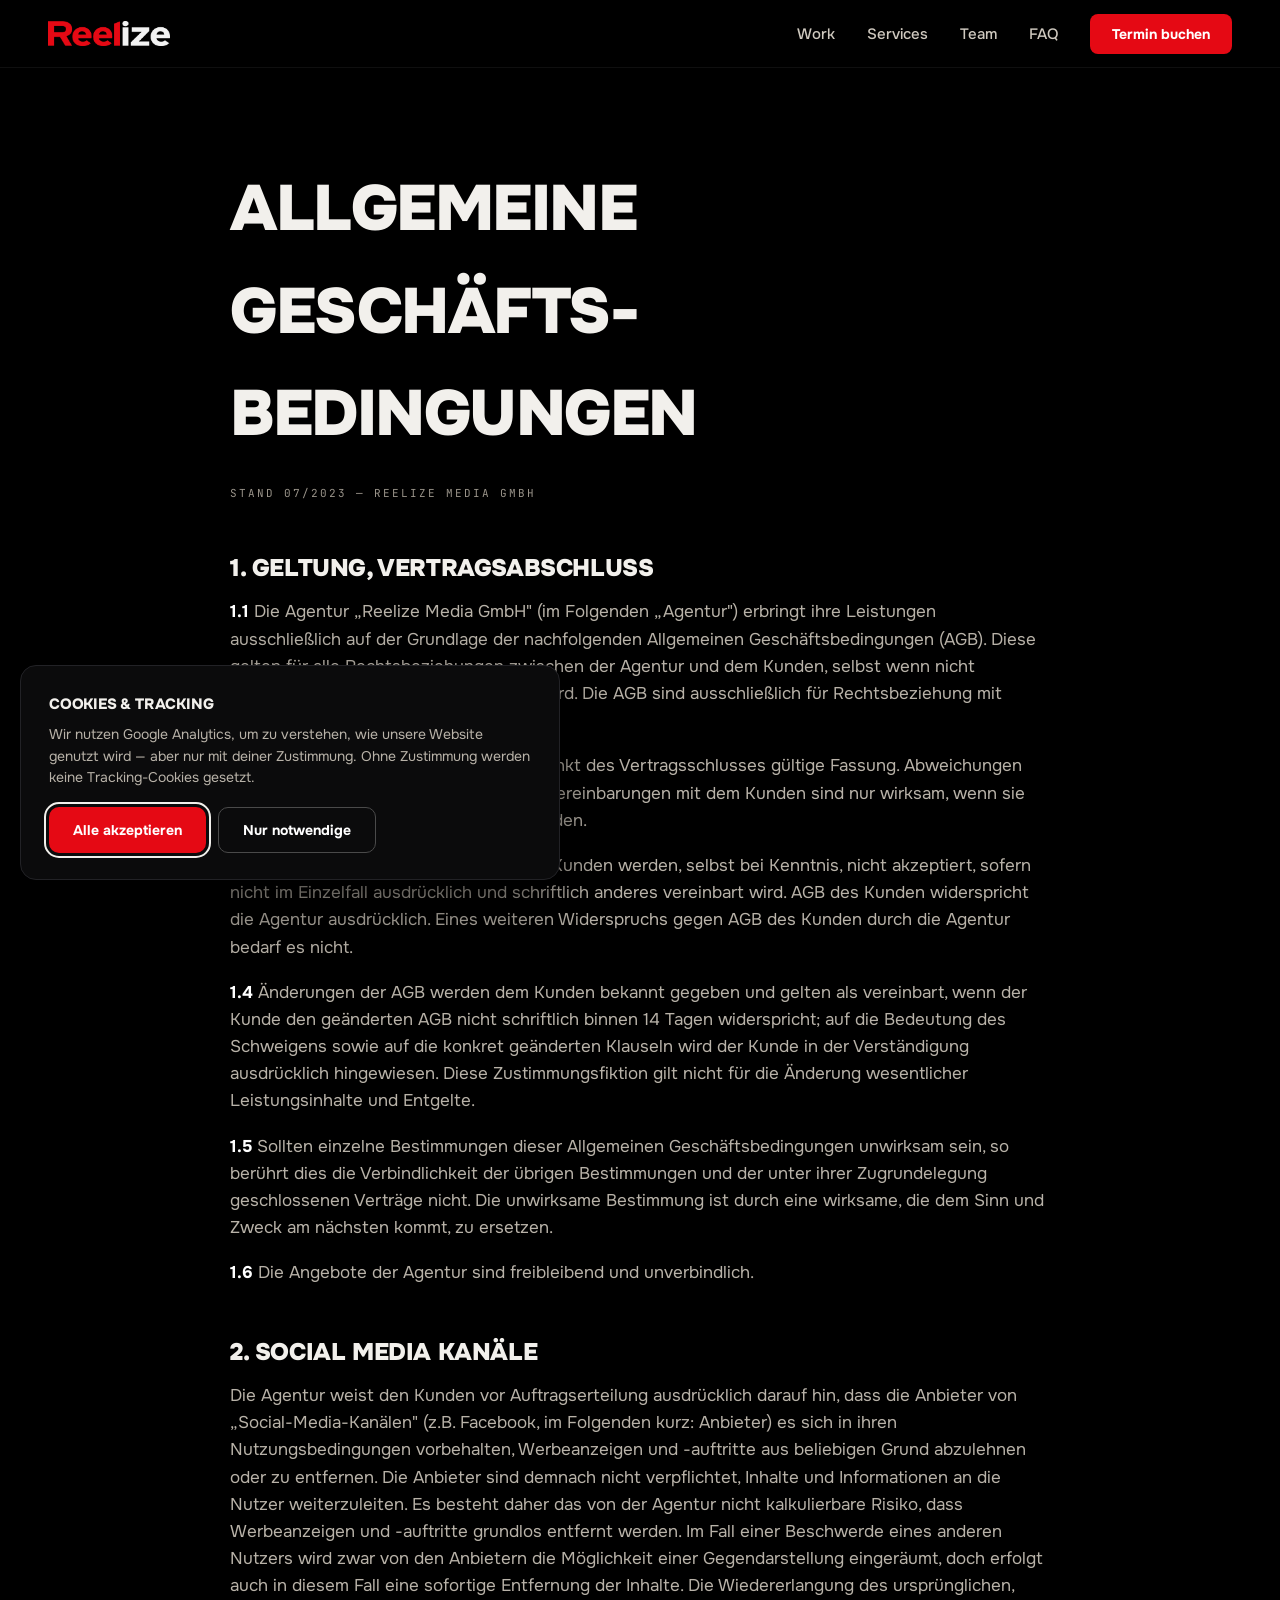
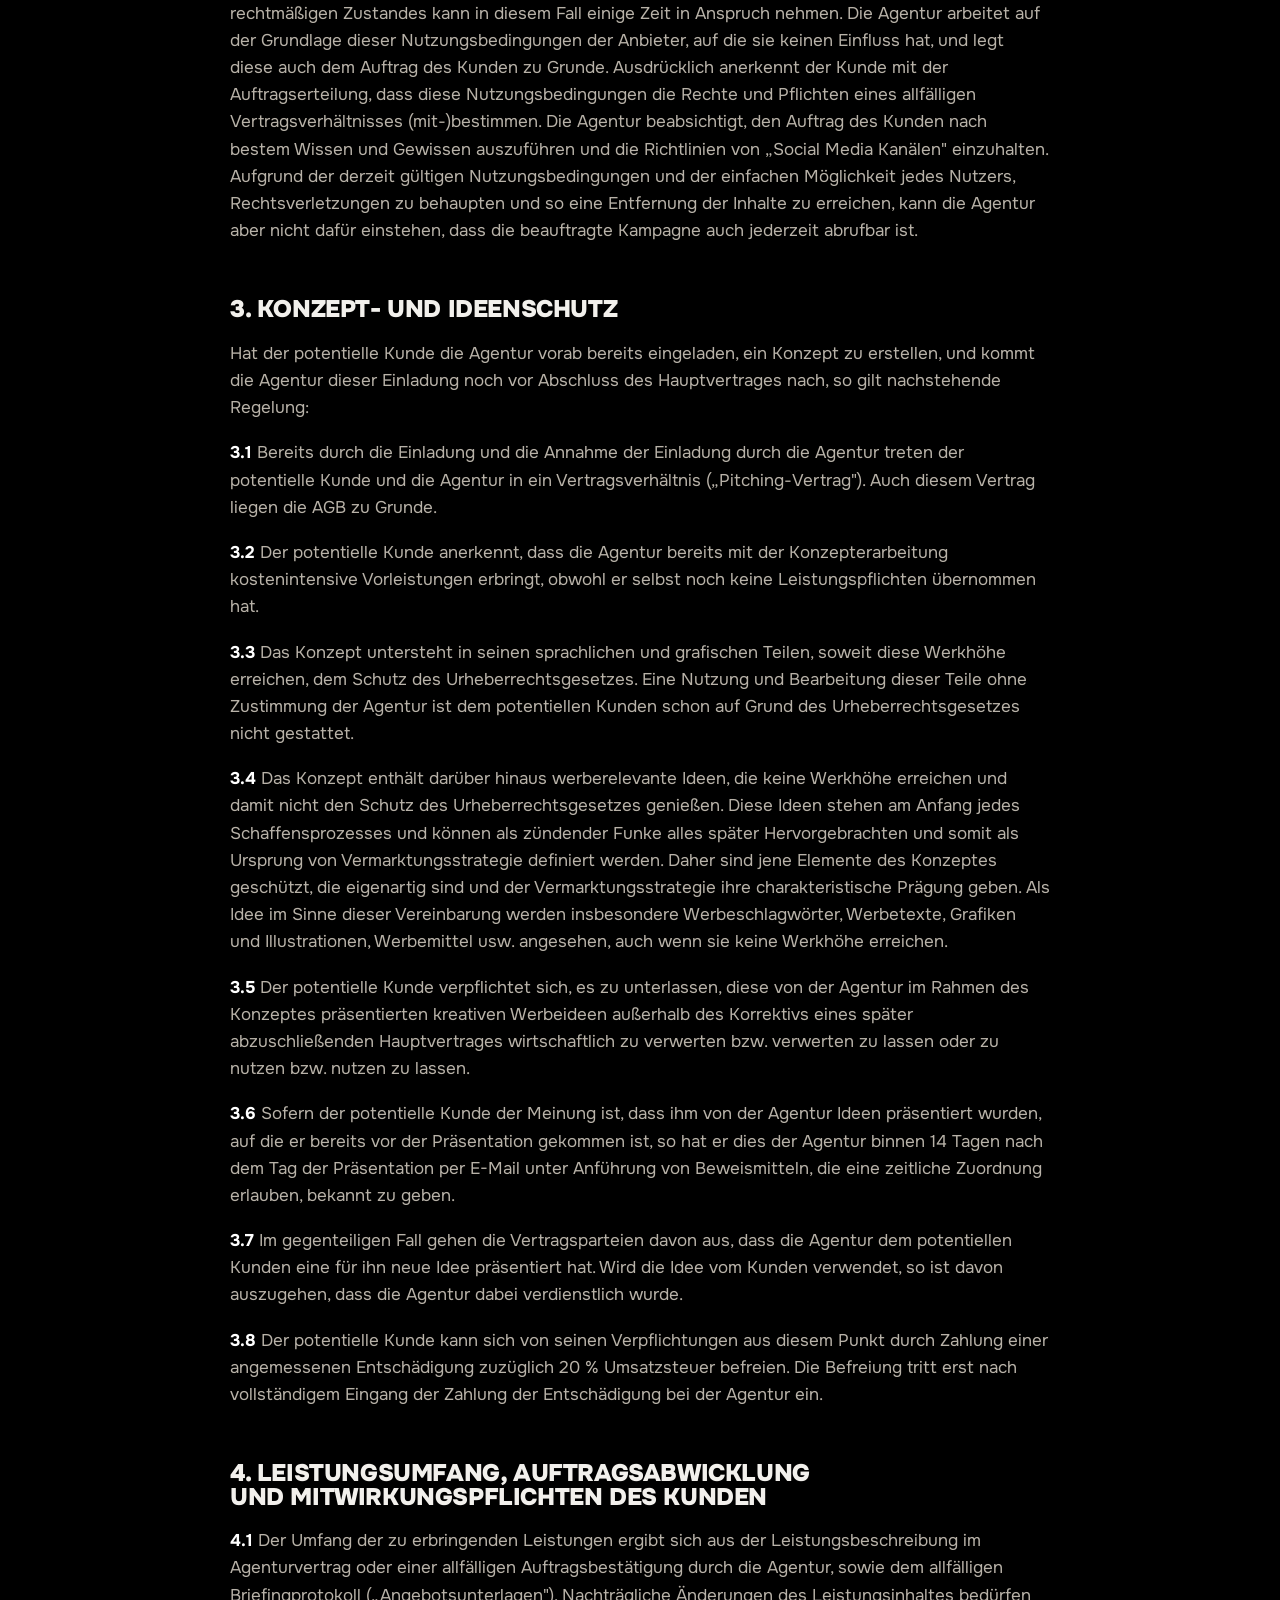
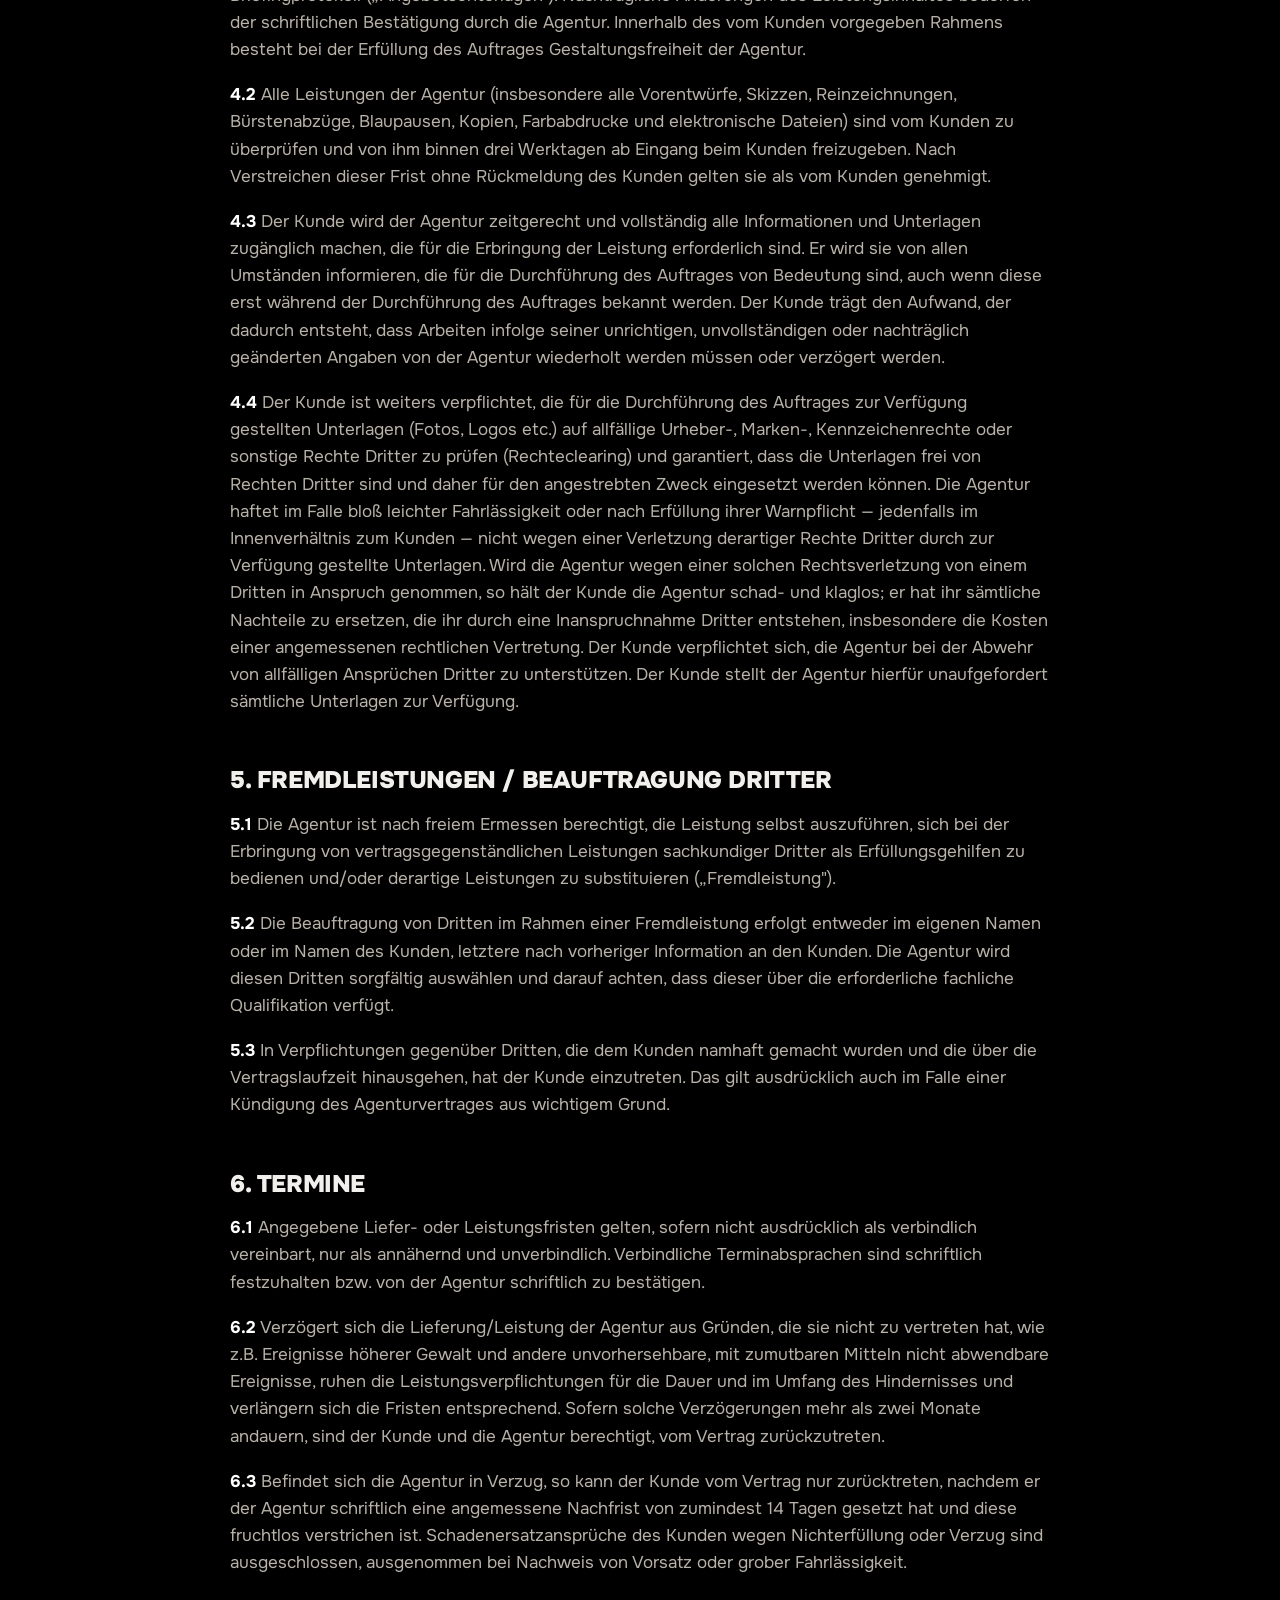
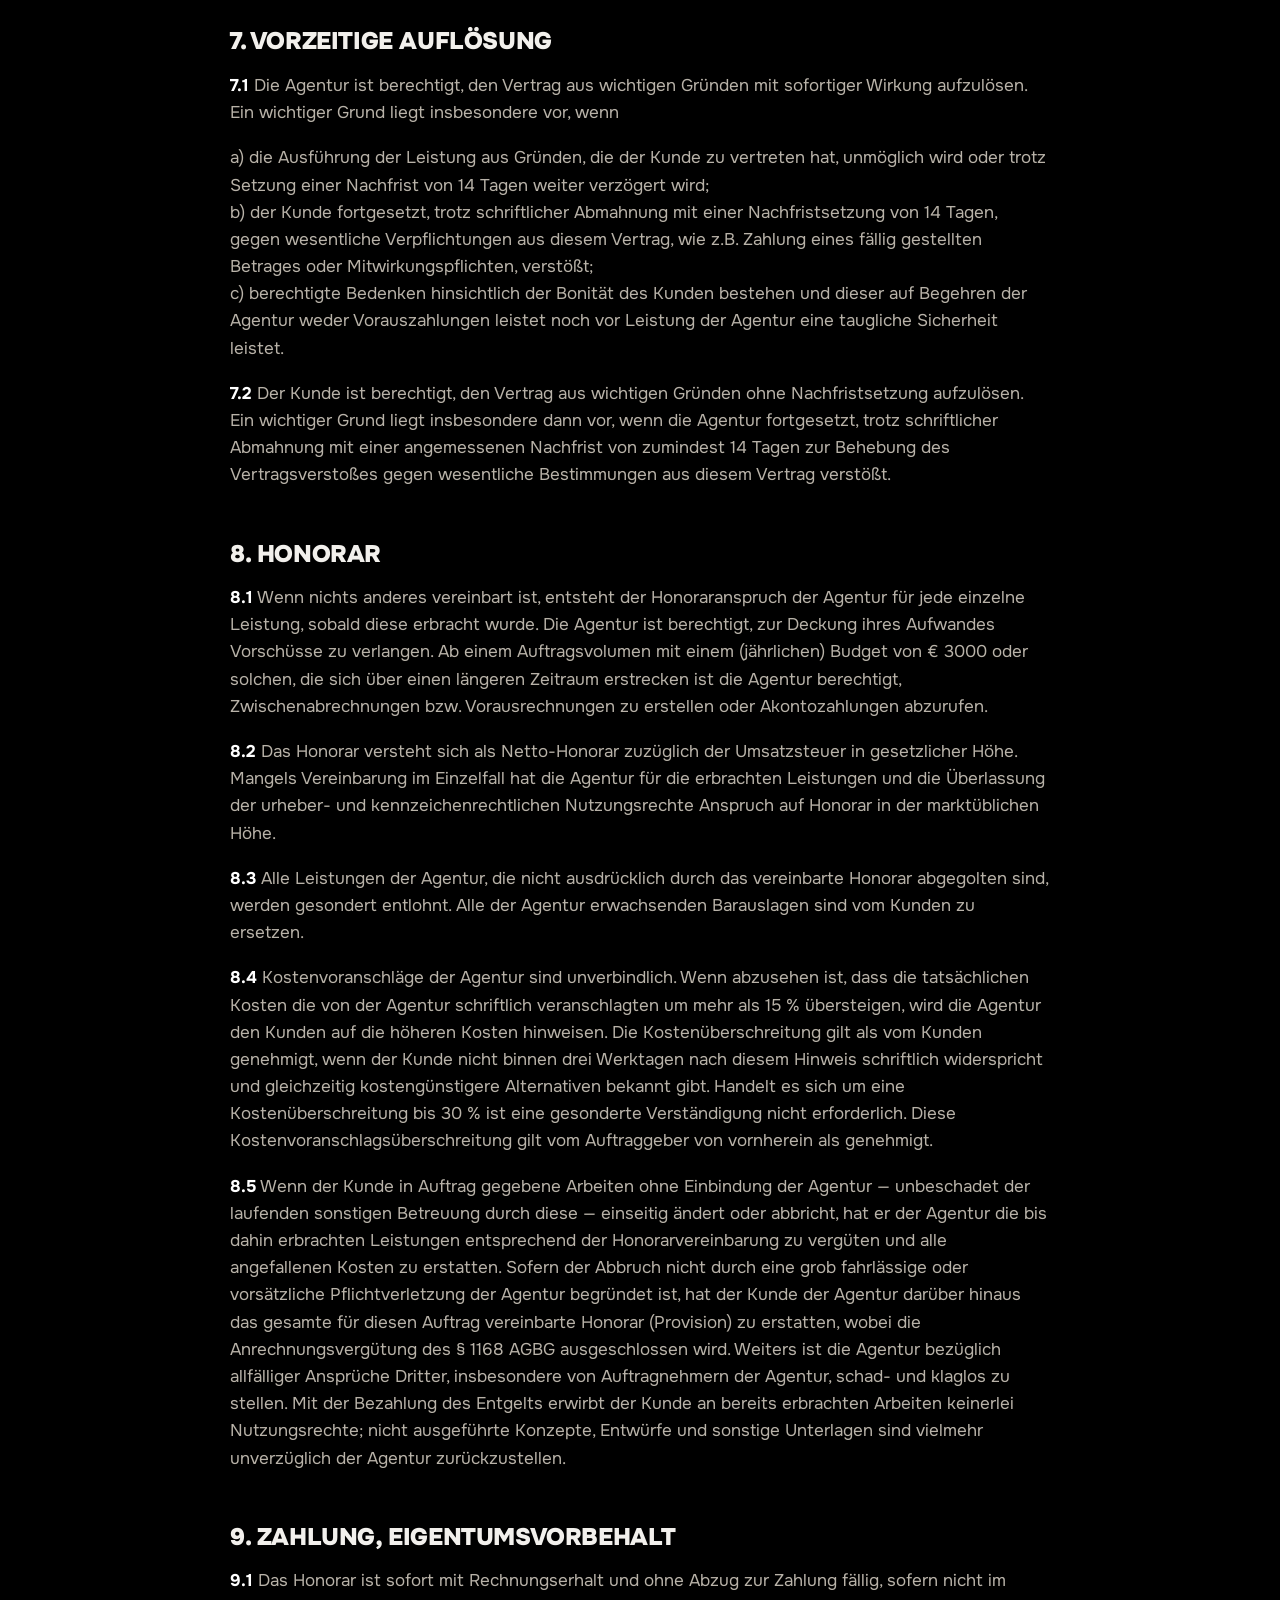
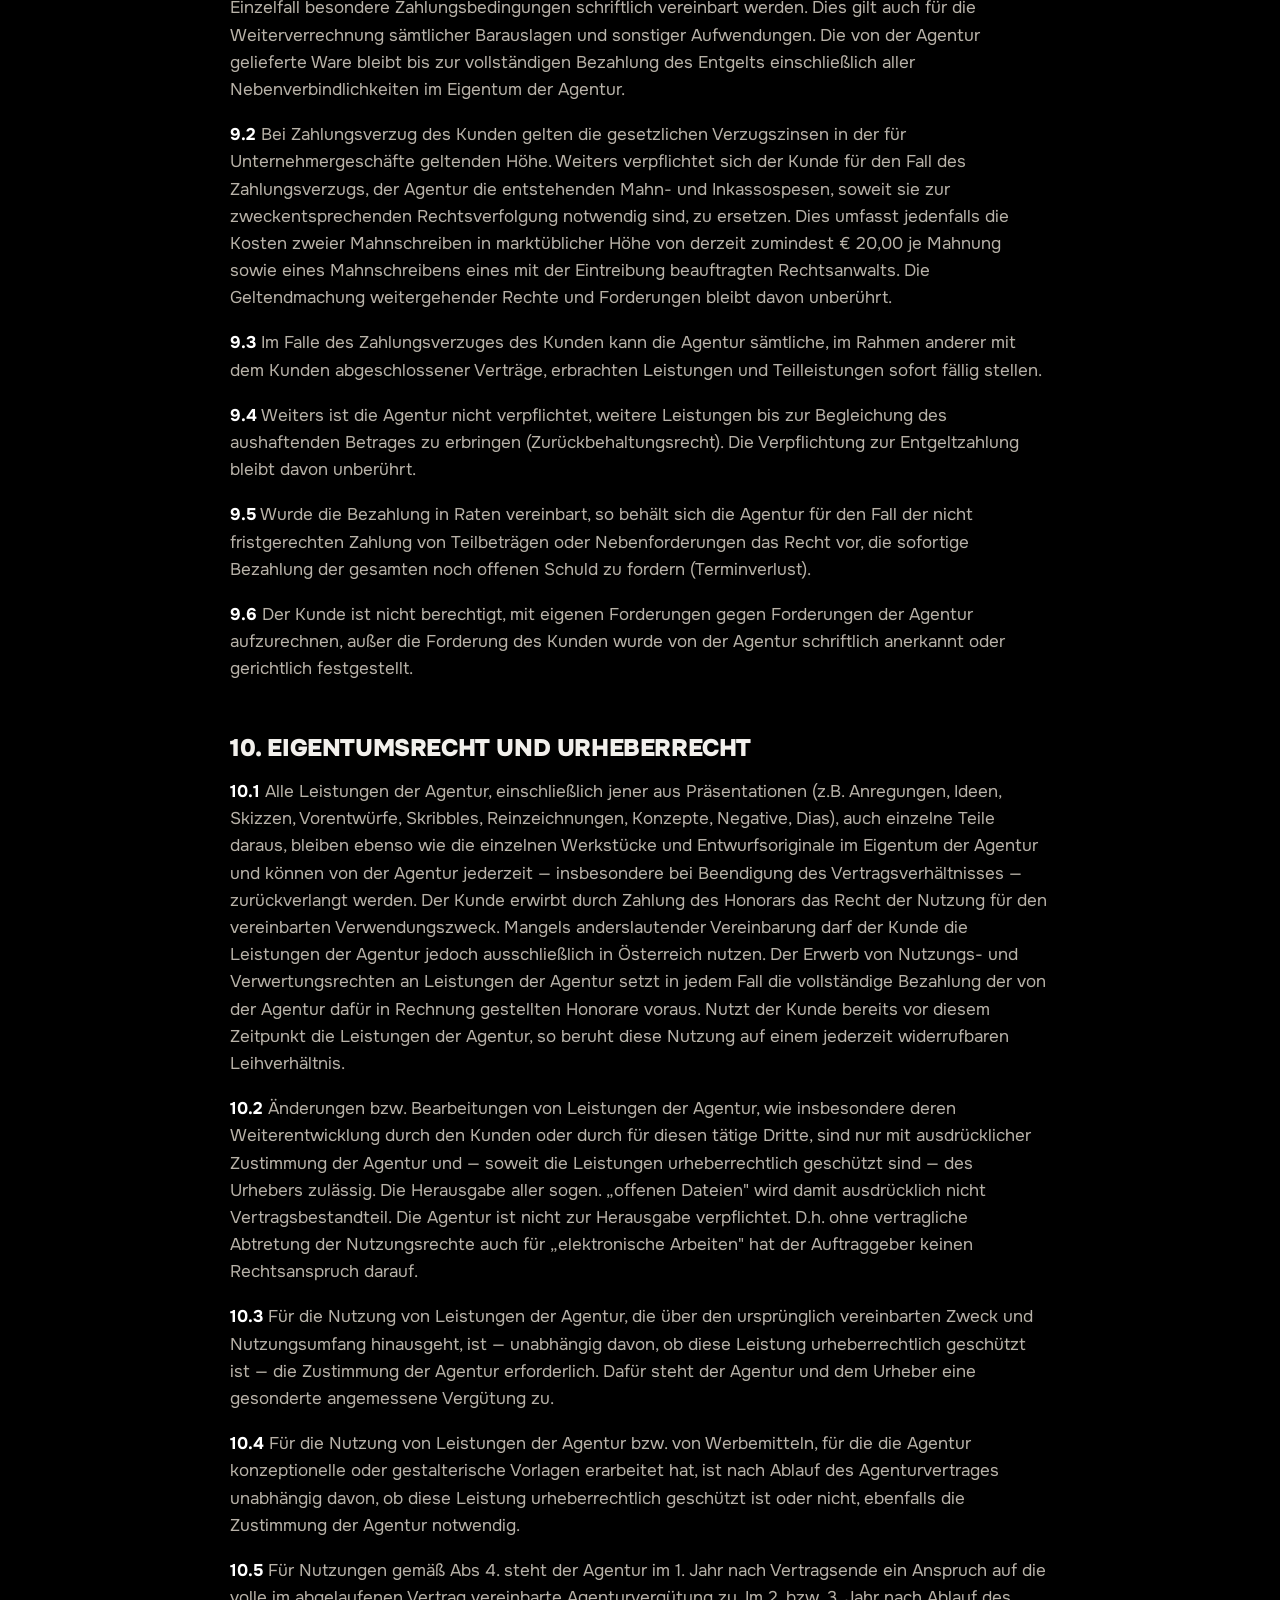
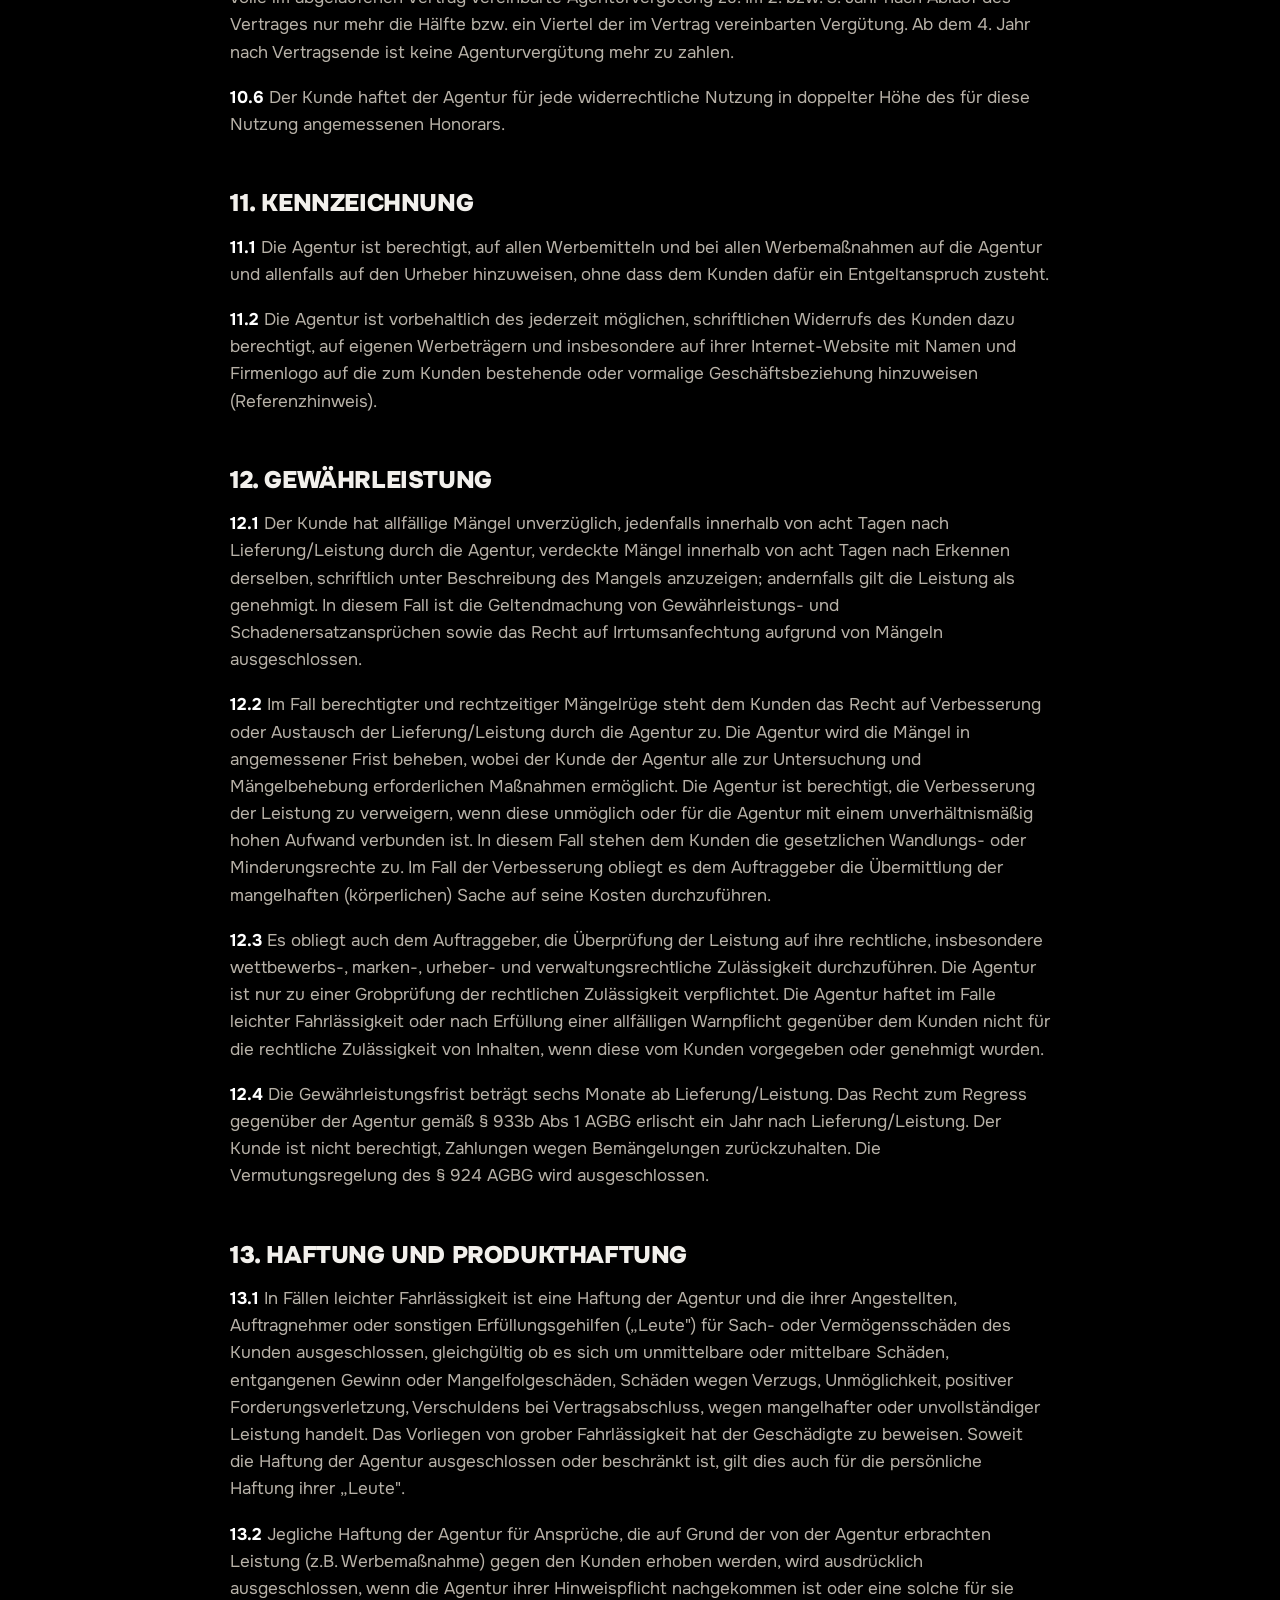
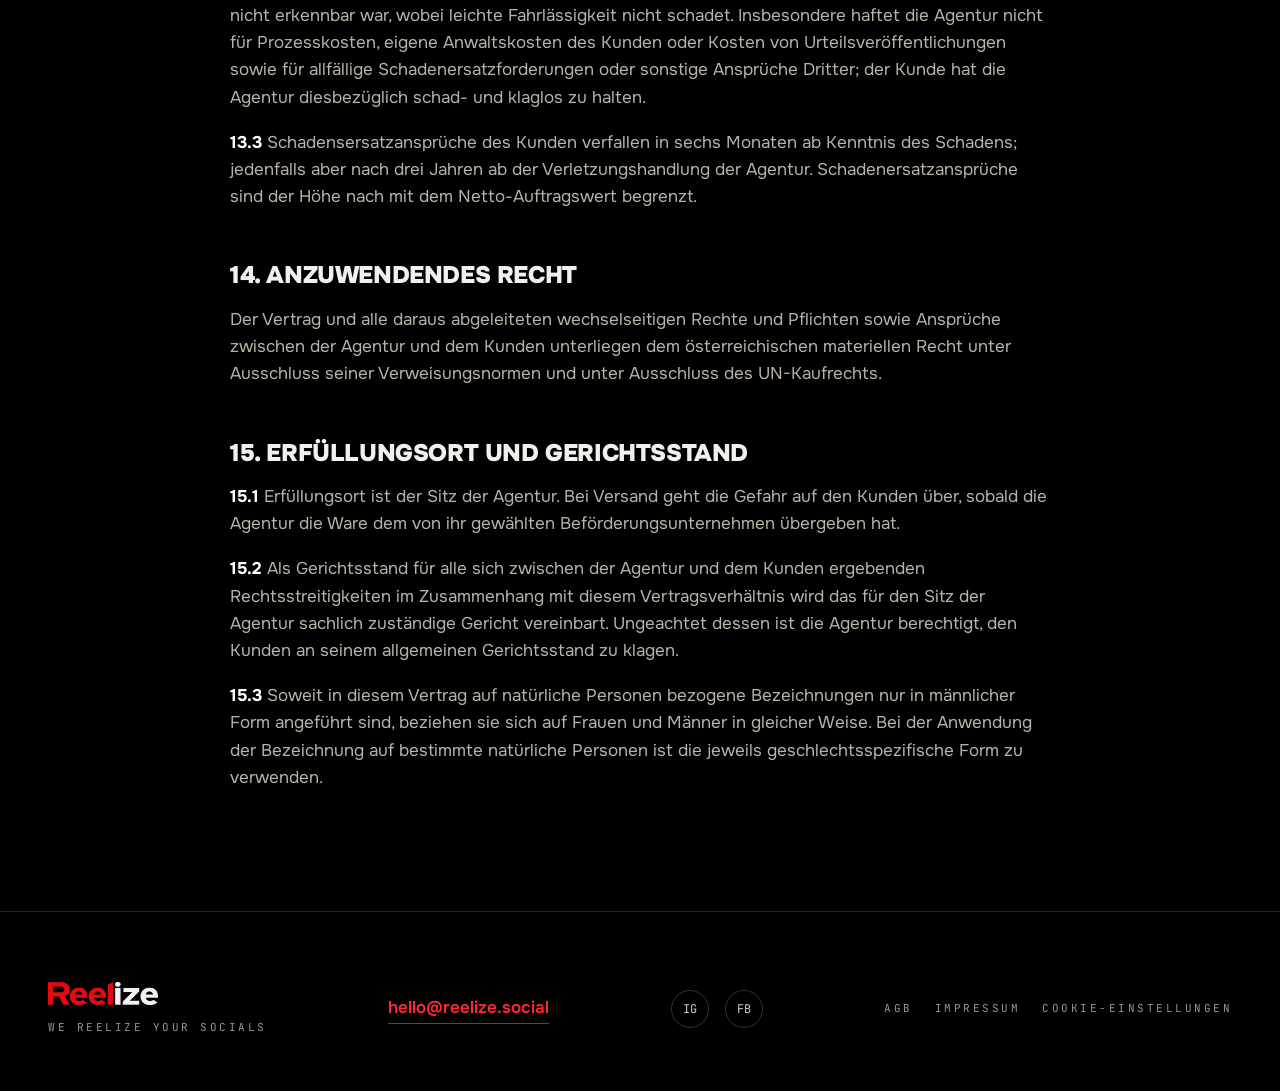
==== commit 737fdd66: "Add files via upload" ====
--- a/agb.html
+++ b/agb.html
@@ -12,10 +12,12 @@
 </head>
 <body>
 
+<a class="skip-link" href="#main">Zum Inhalt springen</a>
+
 <nav class="nav" data-screen-label="Navigation">
   <a class="logo" href="index.html"><img src="assets/logo-2026.webp" alt="Reelize"></a>
-  <button class="burger" aria-label="Menü"><span></span><span></span><span></span></button>
-  <ul>
+  <button class="burger" aria-label="Menü" aria-expanded="false" aria-controls="nav-menu"><span></span><span></span><span></span></button>
+  <ul id="nav-menu">
     <li><a href="work.html">Work</a></li>
     <li><a href="index.html#services">Services</a></li>
     <li><a href="index.html#team">Team</a></li>
@@ -23,6 +25,8 @@
     <li><a class="cta" href="https://outlook.office365.com/owa/calendar/Reelize@vorsorger.at/bookings/" target="_blank" rel="noopener">Termin buchen</a></li>
   </ul>
 </nav>
+
+<main id="main">
 
 <div class="wrap legal-page" data-screen-label="AGB">
   <h1>Allgemeine Geschäfts&shy;bedingungen</h1>
@@ -120,6 +124,8 @@
   <p><b>15.3</b> Soweit in diesem Vertrag auf natürliche Personen bezogene Bezeichnungen nur in männlicher Form angeführt sind, beziehen sie sich auf Frauen und Männer in gleicher Weise. Bei der Anwendung der Bezeichnung auf bestimmte natürliche Personen ist die jeweils geschlechtsspezifische Form zu verwenden.</p>
 </div>
 
+</main>
+
 <footer data-screen-label="Footer">
   <div class="fl">
     <img src="assets/logo-2026.webp" alt="Reelize">
@@ -130,9 +136,10 @@
     <a href="https://www.instagram.com/reelize.social/" target="_blank" rel="noopener" aria-label="Instagram">IG</a>
     <a href="https://www.facebook.com/profile.php?id=61554269236883" target="_blank" rel="noopener" aria-label="Facebook">FB</a>
   </div>
-  <div class="legal mono"><a href="agb.html">AGB</a><a href="impressum.html">Impressum</a></div>
+  <div class="legal mono"><a href="agb.html">AGB</a><a href="impressum.html">Impressum</a><button type="button" class="cc-open" onclick="reelizeCookieSettings()">Cookie-Einstellungen</button></div>
 </footer>
 
+<script src="analytics.js"></script>
 <script src="site.js"></script>
 </body>
 </html>
--- a/styles.css
+++ b/styles.css
@@ -1,6 +1,6 @@
 /* ============ Reelize Website — shared styles ============ */
 :root{
-  --red:#E50914; --red-deep:#B00610; --bg:#000; --panel:#0B0B0C; --line:#222226;
+  --red:#E50914; --red-txt:#FF2833; --red-deep:#B00610; --bg:#000; --panel:#0B0B0C; --line:#222226;
   --txt:#F2F0EC; --mut:#9A948A; --dim:#B8B2A8;
   --font:"Onest",system-ui,sans-serif; --mono:"JetBrains Mono",ui-monospace,monospace;
   --pad:48px;
@@ -9,6 +9,10 @@
 html{scroll-behavior:smooth;}
 body{background:var(--bg);color:var(--txt);font-family:var(--font);font-size:17px;line-height:1.6;-webkit-font-smoothing:antialiased;}
 a{color:inherit;text-decoration:none;}
+a:focus-visible,button:focus-visible,summary:focus-visible,[tabindex]:focus-visible{outline:2px solid var(--txt);outline-offset:3px;}
+.skip-link{position:absolute;left:-9999px;top:0;z-index:300;background:var(--red);color:#fff;font-weight:700;padding:12px 22px;border-radius:0 0 10px 0;}
+.skip-link:focus{left:0;}
+.sr-only{position:absolute;width:1px;height:1px;padding:0;margin:-1px;overflow:hidden;clip:rect(0 0 0 0);white-space:nowrap;border:0;}
 img{max-width:100%;}
 .wrap{max-width:1280px;margin:0 auto;padding:0 var(--pad);}
 .mono{font-family:var(--mono);font-size:11px;letter-spacing:2.5px;text-transform:uppercase;color:var(--mut);}
@@ -36,7 +40,7 @@
 
 /* ---------- sections ---------- */
 section{padding:110px 0;}
-.sec-tag{font-family:var(--mono);font-size:11px;letter-spacing:3px;text-transform:uppercase;color:var(--red);display:flex;align-items:center;gap:12px;margin-bottom:24px;}
+.sec-tag{font-family:var(--mono);font-size:11px;letter-spacing:3px;text-transform:uppercase;color:var(--red-txt);display:flex;align-items:center;gap:12px;margin-bottom:24px;}
 .sec-tag::before{content:"";width:28px;height:2px;background:var(--red);flex:none;}
 h1,h2,h3{text-wrap:balance;}
 h2{font-weight:900;font-size:clamp(38px,4.5vw,56px);line-height:.98;letter-spacing:-1.2px;text-transform:uppercase;}
@@ -53,6 +57,15 @@
 .hero .wrap{display:grid;grid-template-columns:1.05fr .95fr;gap:40px;align-items:center;position:relative;}
 .hero h1{font-weight:900;font-size:clamp(44px,5.4vw,76px);line-height:.98;letter-spacing:-2px;text-transform:uppercase;}
 .hero h1 .r{color:var(--red);display:block;}
+.hero h1 .roll-box{height:1em;overflow:hidden;}
+.hero h1 .roll{display:block;animation:roll 12s infinite;}
+.hero h1 .roll span{display:block;height:1em;line-height:1;}
+@keyframes roll{
+  0%,30%{transform:translateY(0);}
+  33%,63%{transform:translateY(-1em);}
+  66%,96%{transform:translateY(-2em);}
+  100%{transform:translateY(-3em);}
+}
 .hero p{color:var(--dim);font-size:18px;max-width:44ch;margin-top:28px;}
 .hero .btns{margin-top:40px;}
 
@@ -68,7 +81,7 @@
 .reel .ph{position:absolute;inset:0;display:flex;flex-direction:column;align-items:center;justify-content:center;gap:10px;text-align:center;padding:14px;z-index:1;}
 .reel .play{width:44px;height:44px;border-radius:50%;border:1px solid #3A3A40;display:grid;place-items:center;background:rgba(0,0,0,.35);}
 .reel .play::after{content:"";border-left:11px solid #E6E3DE;border-top:7px solid transparent;border-bottom:7px solid transparent;margin-left:3px;}
-.reel .k{font-family:var(--mono);font-size:10px;letter-spacing:1.5px;color:#7F7A72;text-transform:uppercase;display:none;}
+.reel .k{font-family:var(--mono);font-size:10px;letter-spacing:1.5px;color:#908B83;text-transform:uppercase;display:none;}
 .reel video{position:absolute;inset:0;width:100%;height:100%;object-fit:cover;opacity:0;filter:grayscale(1) brightness(.85);transition:opacity .4s, filter 1.3s ease;z-index:2;}
 .reel.color-in video{filter:grayscale(0) brightness(1);}
 .reel.has-cached-poster{background-image:var(--poster);background-size:cover;background-position:center;}
@@ -99,9 +112,14 @@
 /* ---------- marquee ---------- */
 .marquee{border-top:1px solid var(--line);border-bottom:1px solid var(--line);overflow:hidden;padding:26px 0;}
 .marquee .track{display:flex;gap:70px;white-space:nowrap;animation:mq 32s linear infinite;width:max-content;}
-.marquee span{font-weight:800;text-transform:uppercase;font-size:20px;letter-spacing:-.3px;color:#57534B;}
+.marquee span{font-weight:800;text-transform:uppercase;font-size:20px;letter-spacing:-.3px;color:#6E6960;}
 .marquee span i{font-style:normal;color:var(--red);margin-right:14px;font-weight:400;}
-@media (prefers-reduced-motion: reduce){.marquee .track{animation:none;}}
+@media (prefers-reduced-motion: reduce){
+  html{scroll-behavior:auto;}
+  .marquee .track{animation:none;}
+  .hero h1 .roll{animation:none;}
+  .btn:hover{transform:none;}
+}
 @keyframes mq{to{transform:translateX(-50%);}}
 
 /* ---------- service cards ---------- */
@@ -109,7 +127,7 @@
 .card{border:1px solid var(--line);border-radius:18px;overflow:hidden;background:var(--panel);}
 .card img{width:100%;height:240px;object-fit:cover;display:block;}
 .card .pad{padding:26px;}
-.card .num{font-family:var(--mono);font-size:11px;color:var(--red);letter-spacing:2px;}
+.card .num{font-family:var(--mono);font-size:11px;color:var(--red-txt);letter-spacing:2px;}
 .card h3{font-weight:800;font-size:24px;text-transform:uppercase;margin:10px 0;letter-spacing:-.4px;}
 .card p{color:var(--dim);font-size:15px;}
 
@@ -129,7 +147,7 @@
 .tcard image-slot{width:100%;height:340px;display:block;}
 .tcard .pad{padding:22px 24px 26px;}
 .tcard b{font-weight:800;font-size:20px;text-transform:uppercase;letter-spacing:-.3px;display:block;}
-.tcard span{font-family:var(--mono);font-size:10.5px;letter-spacing:1.5px;text-transform:uppercase;color:var(--red);display:block;margin-top:8px;}
+.tcard span{font-family:var(--mono);font-size:10.5px;letter-spacing:1.5px;text-transform:uppercase;color:var(--red-txt);display:block;margin-top:8px;}
 
 /* ---------- faq ---------- */
 .faq-list{margin-top:56px;border-top:1px solid var(--line);}
@@ -154,11 +172,22 @@
 footer{padding:70px var(--pad) 54px;display:flex;justify-content:space-between;align-items:center;gap:30px;flex-wrap:wrap;border-top:1px solid var(--line);}
 footer .fl{display:flex;flex-direction:column;gap:14px;}
 footer .fl img{width:110px;}
-footer a.mail{color:var(--red);font-weight:600;border-bottom:1px solid var(--red);padding-bottom:2px;}
+footer a.mail{color:var(--red-txt);font-weight:600;border-bottom:1px solid var(--red);padding-bottom:2px;}
+footer .cc-open{background:none;border:none;color:inherit;font:inherit;letter-spacing:inherit;text-transform:inherit;cursor:pointer;padding:0;}
+footer .cc-open:hover{color:#fff;}
 footer .legal{display:flex;gap:22px;}
 footer .socials{display:flex;gap:16px;}
 footer .socials a{width:38px;height:38px;border:1px solid #333;border-radius:50%;display:grid;place-items:center;color:#CFC9BF;font-family:var(--mono);font-size:12px;}
 footer .socials a:hover{border-color:var(--red);color:#fff;}
+
+/* ---------- cookie banner ---------- */
+.cc-banner{position:fixed;left:20px;bottom:20px;z-index:200;max-width:540px;background:var(--panel);border:1px solid var(--line);border-radius:16px;padding:26px 28px;box-shadow:0 24px 60px rgba(0,0,0,.65);display:flex;flex-direction:column;gap:18px;}
+.cc-banner .cc-txt b{font-weight:800;text-transform:uppercase;font-size:15px;letter-spacing:-.2px;display:block;}
+.cc-banner .cc-txt p{color:var(--dim);font-size:14px;margin-top:8px;line-height:1.55;}
+.cc-banner .cc-btns{display:flex;gap:12px;flex-wrap:wrap;}
+.cc-banner .btn{padding:13px 24px;font-size:14px;cursor:pointer;font-family:var(--font);border:none;}
+.cc-banner .btn.ghost{border:1px solid #4A4A4A;background:none;color:#fff;}
+@media (max-width:720px){.cc-banner{left:12px;right:12px;bottom:12px;padding:22px;}}
 
 /* ---------- work page ---------- */
 .page-head{padding:90px 0 60px;}
@@ -198,7 +227,7 @@
 .legal-page h1 + p{margin-top:26px;}
 .legal-page p{color:var(--dim);margin-top:18px;}
 .legal-page p b{color:#fff;}
-.legal-page a{color:var(--red);}
+.legal-page a{color:var(--red-txt);}
 .legal-page h2{font-size:24px;letter-spacing:-.4px;margin-top:54px;}
 .legal-page .stand{font-family:var(--mono);font-size:11px;letter-spacing:2px;text-transform:uppercase;color:var(--mut);margin-top:20px;}
 
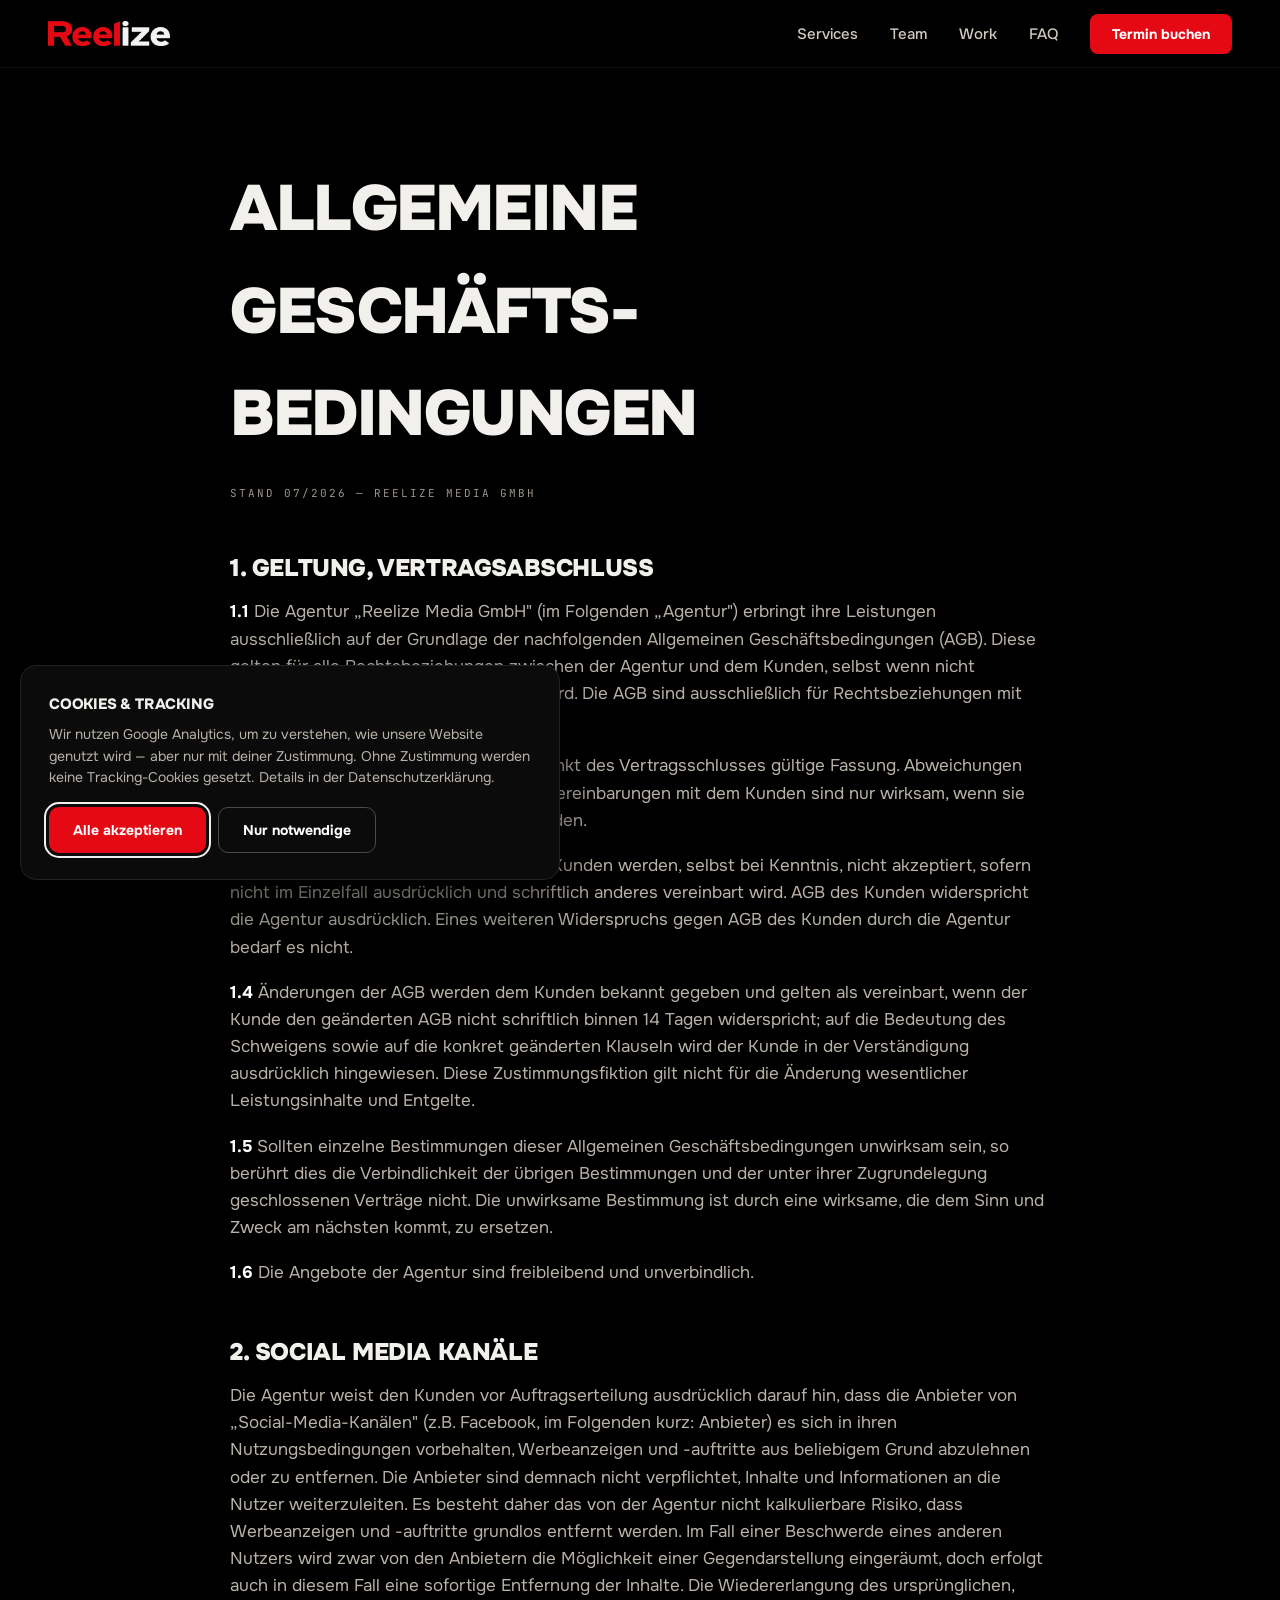
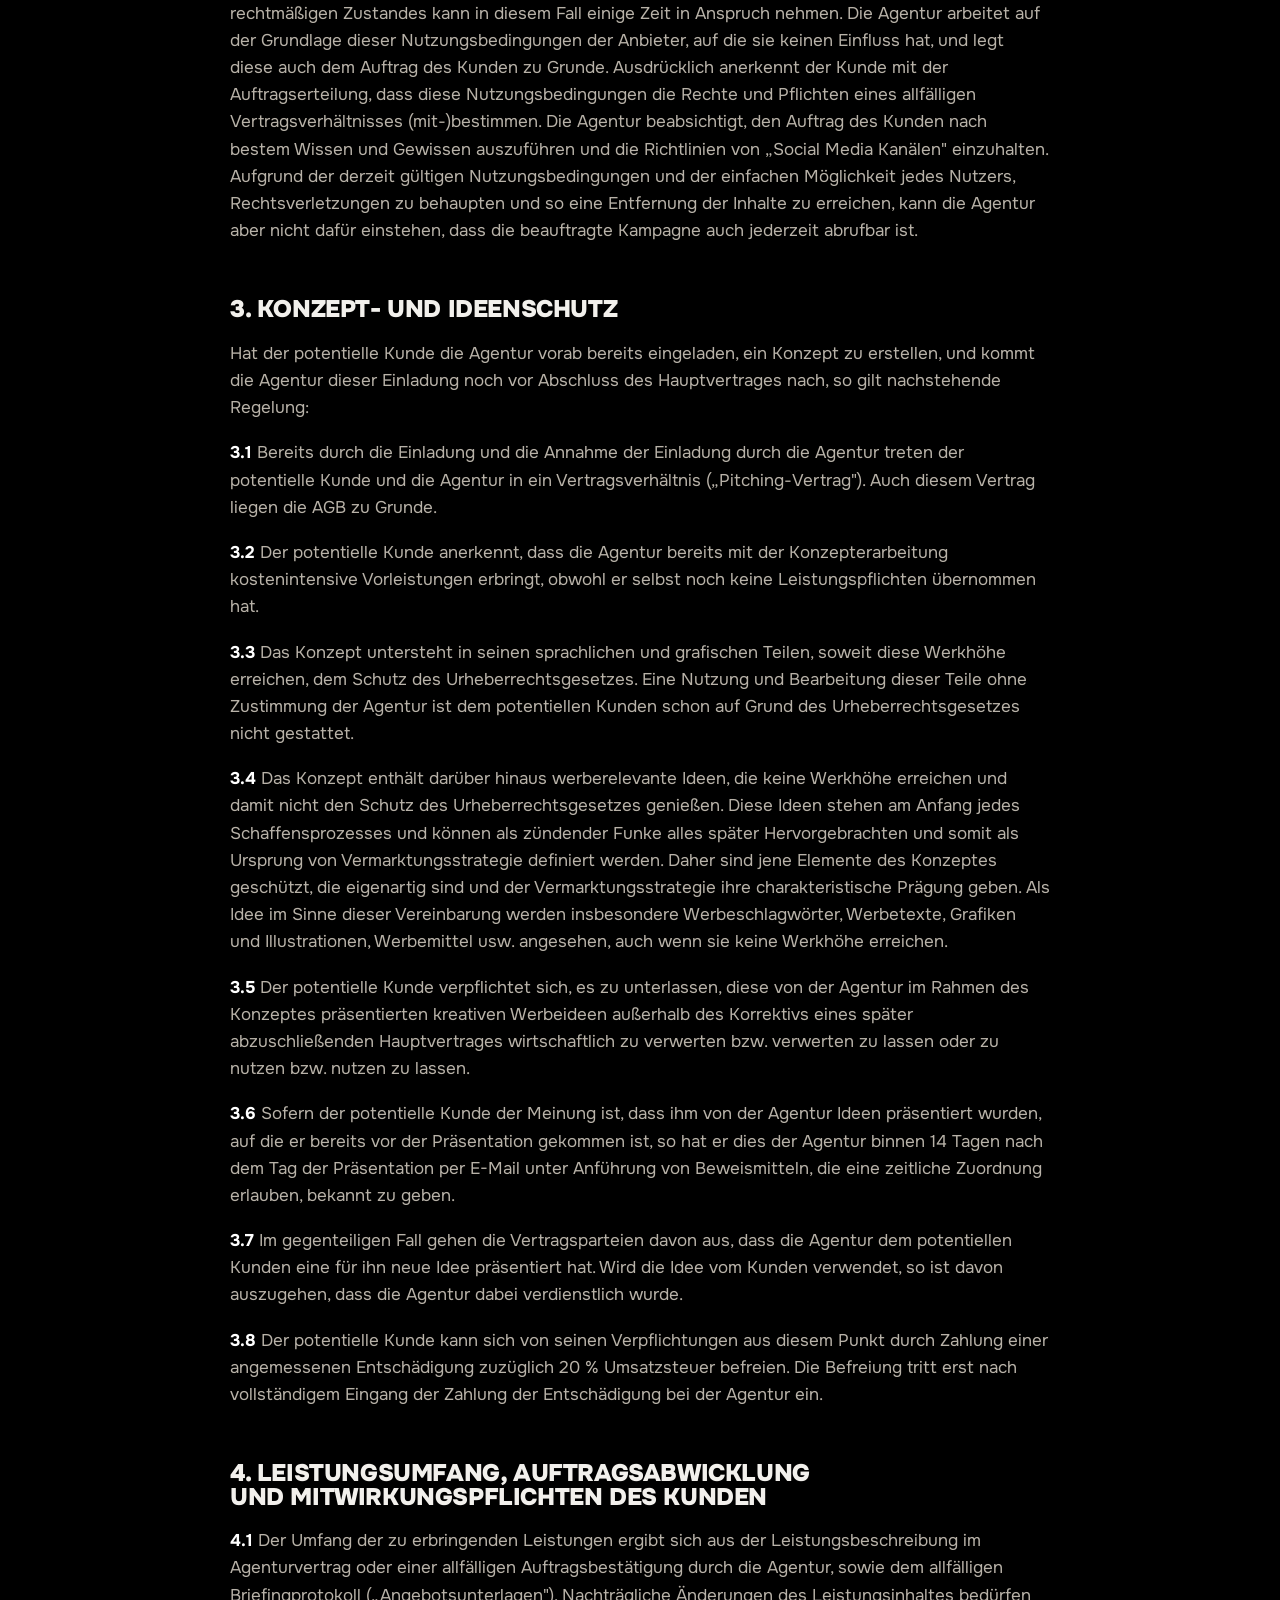
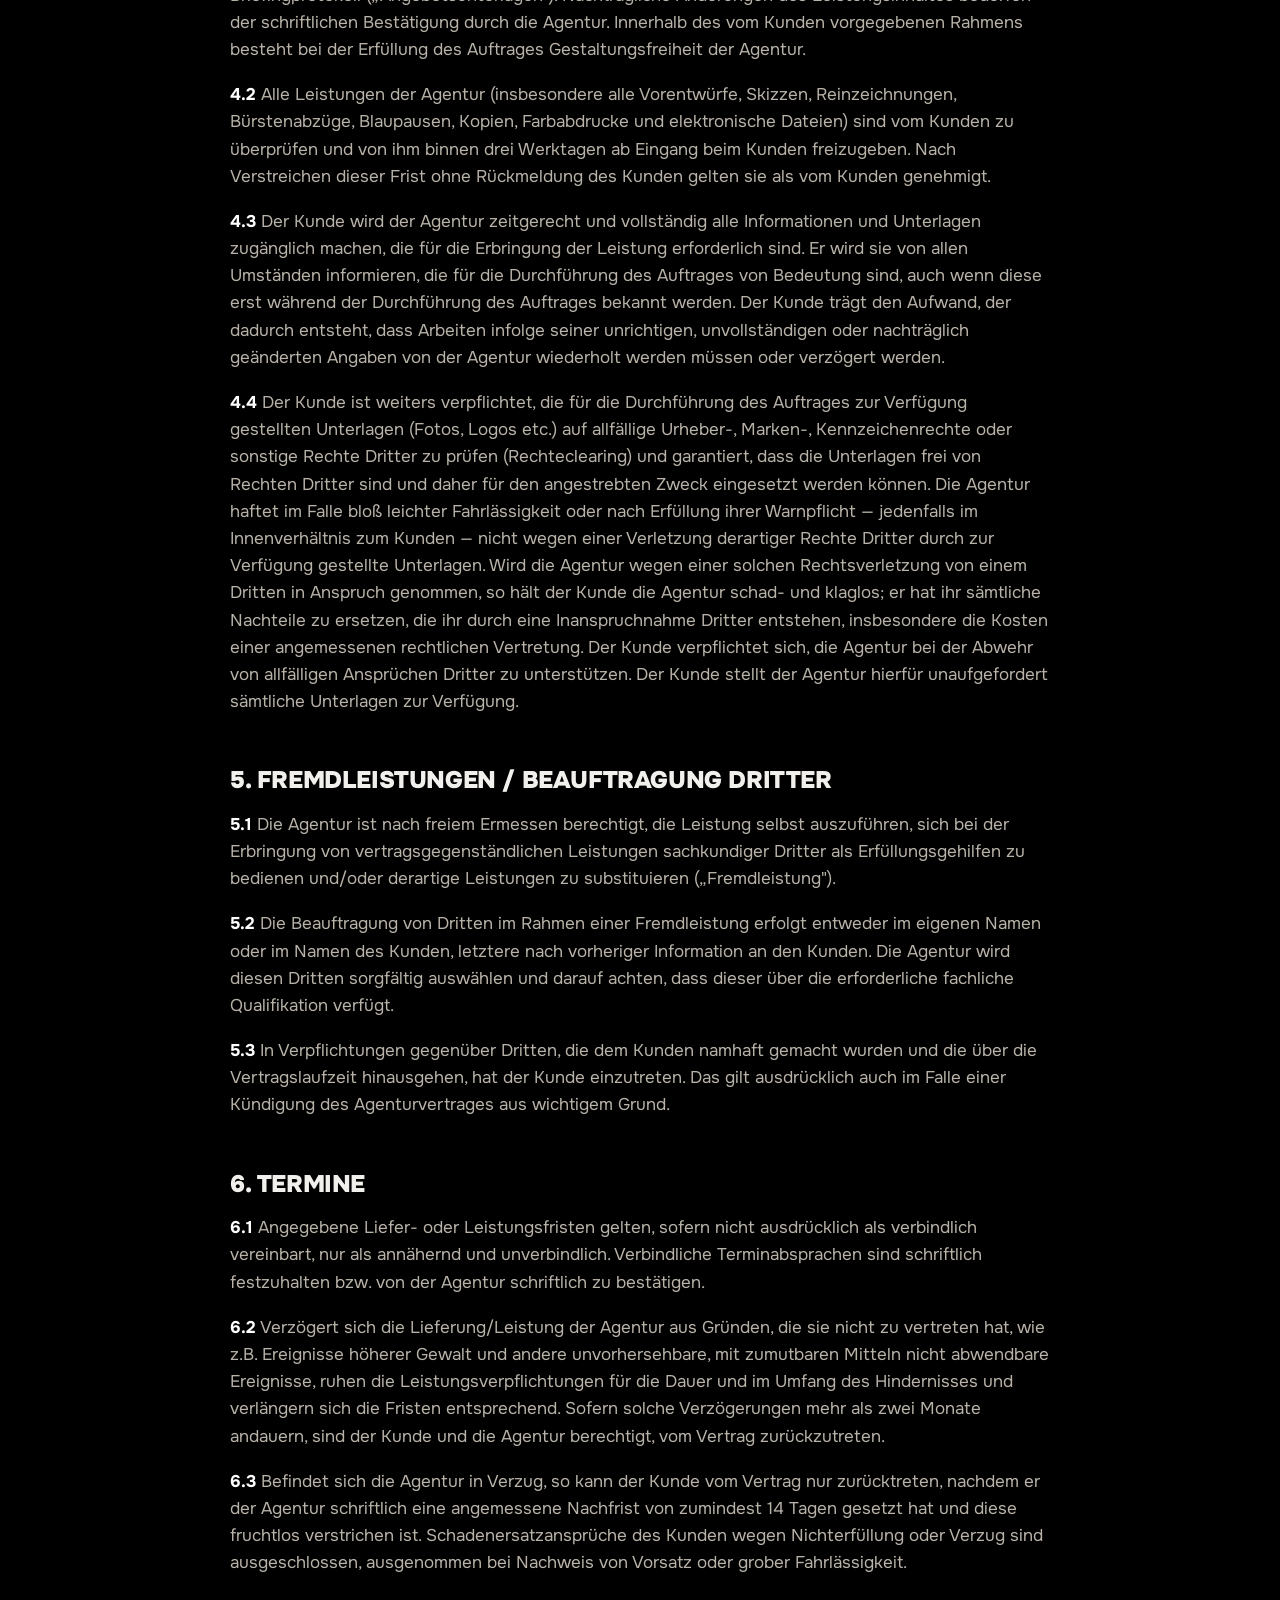
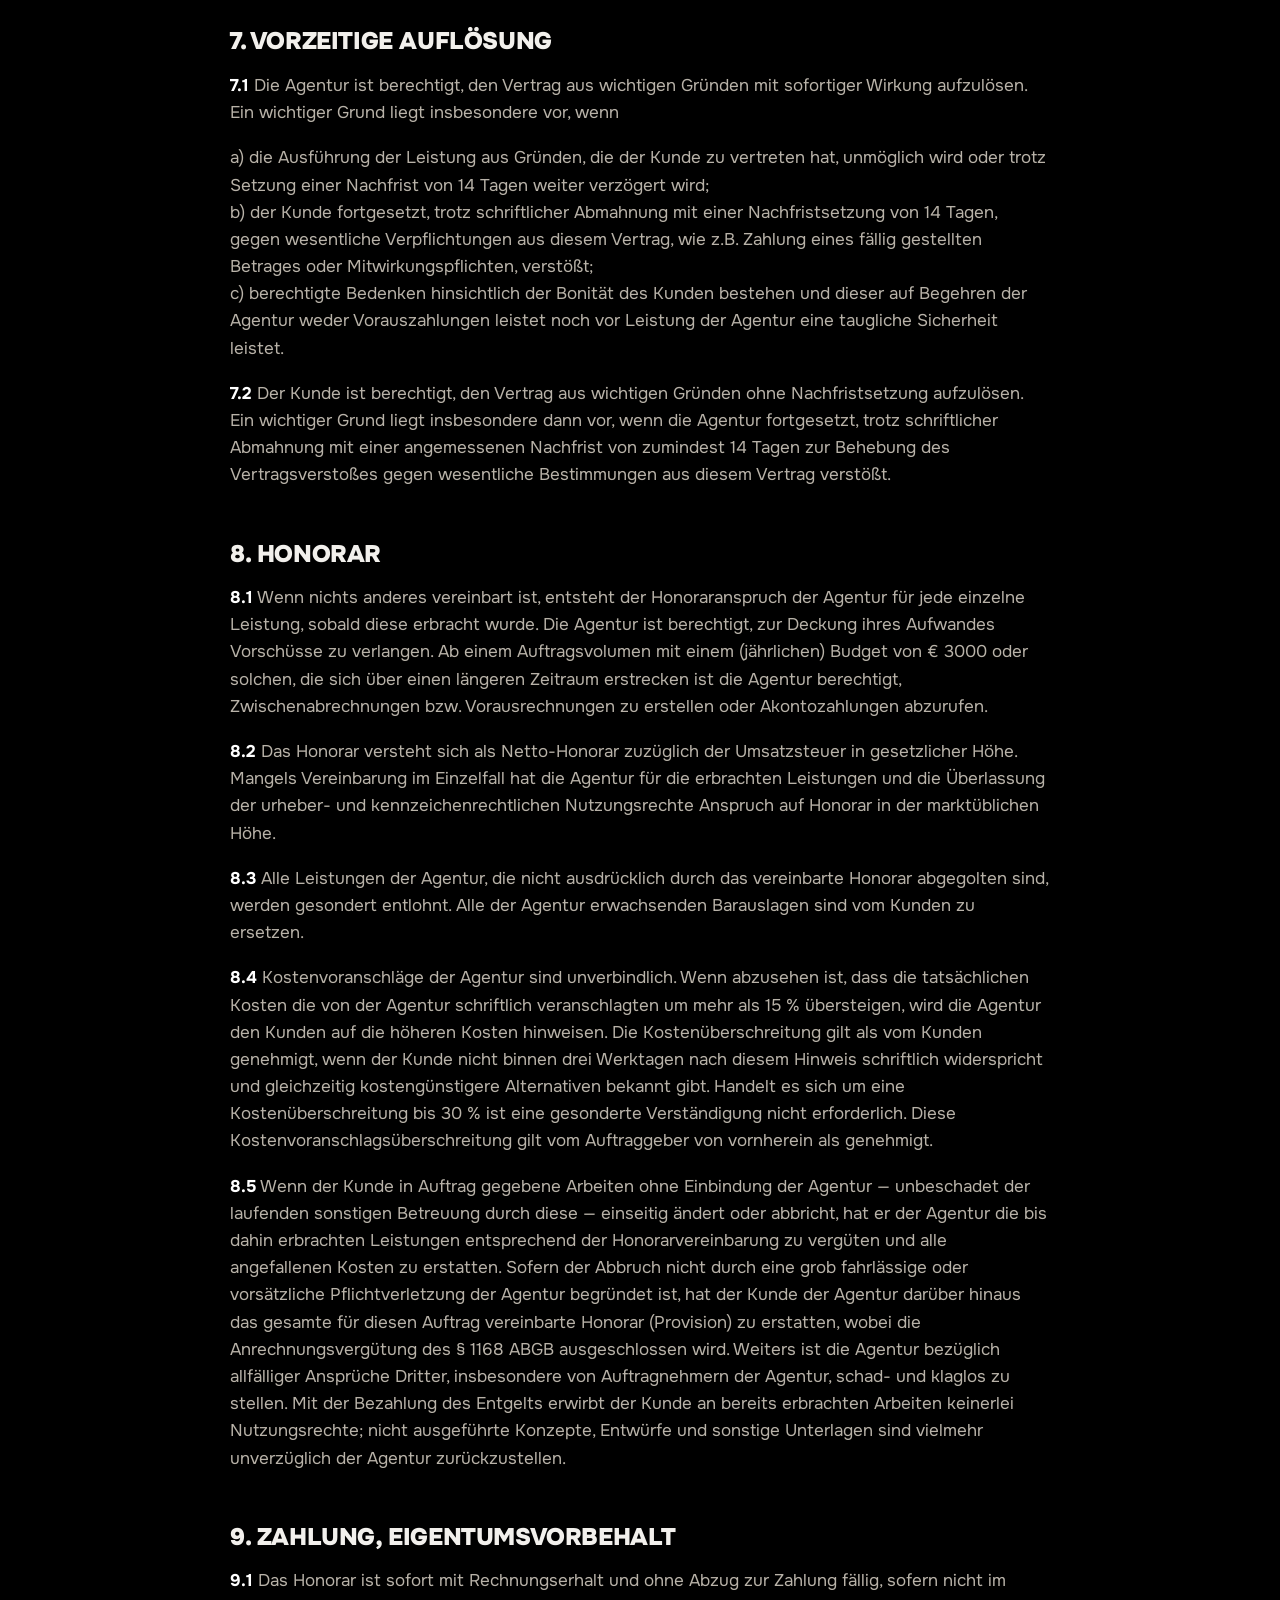
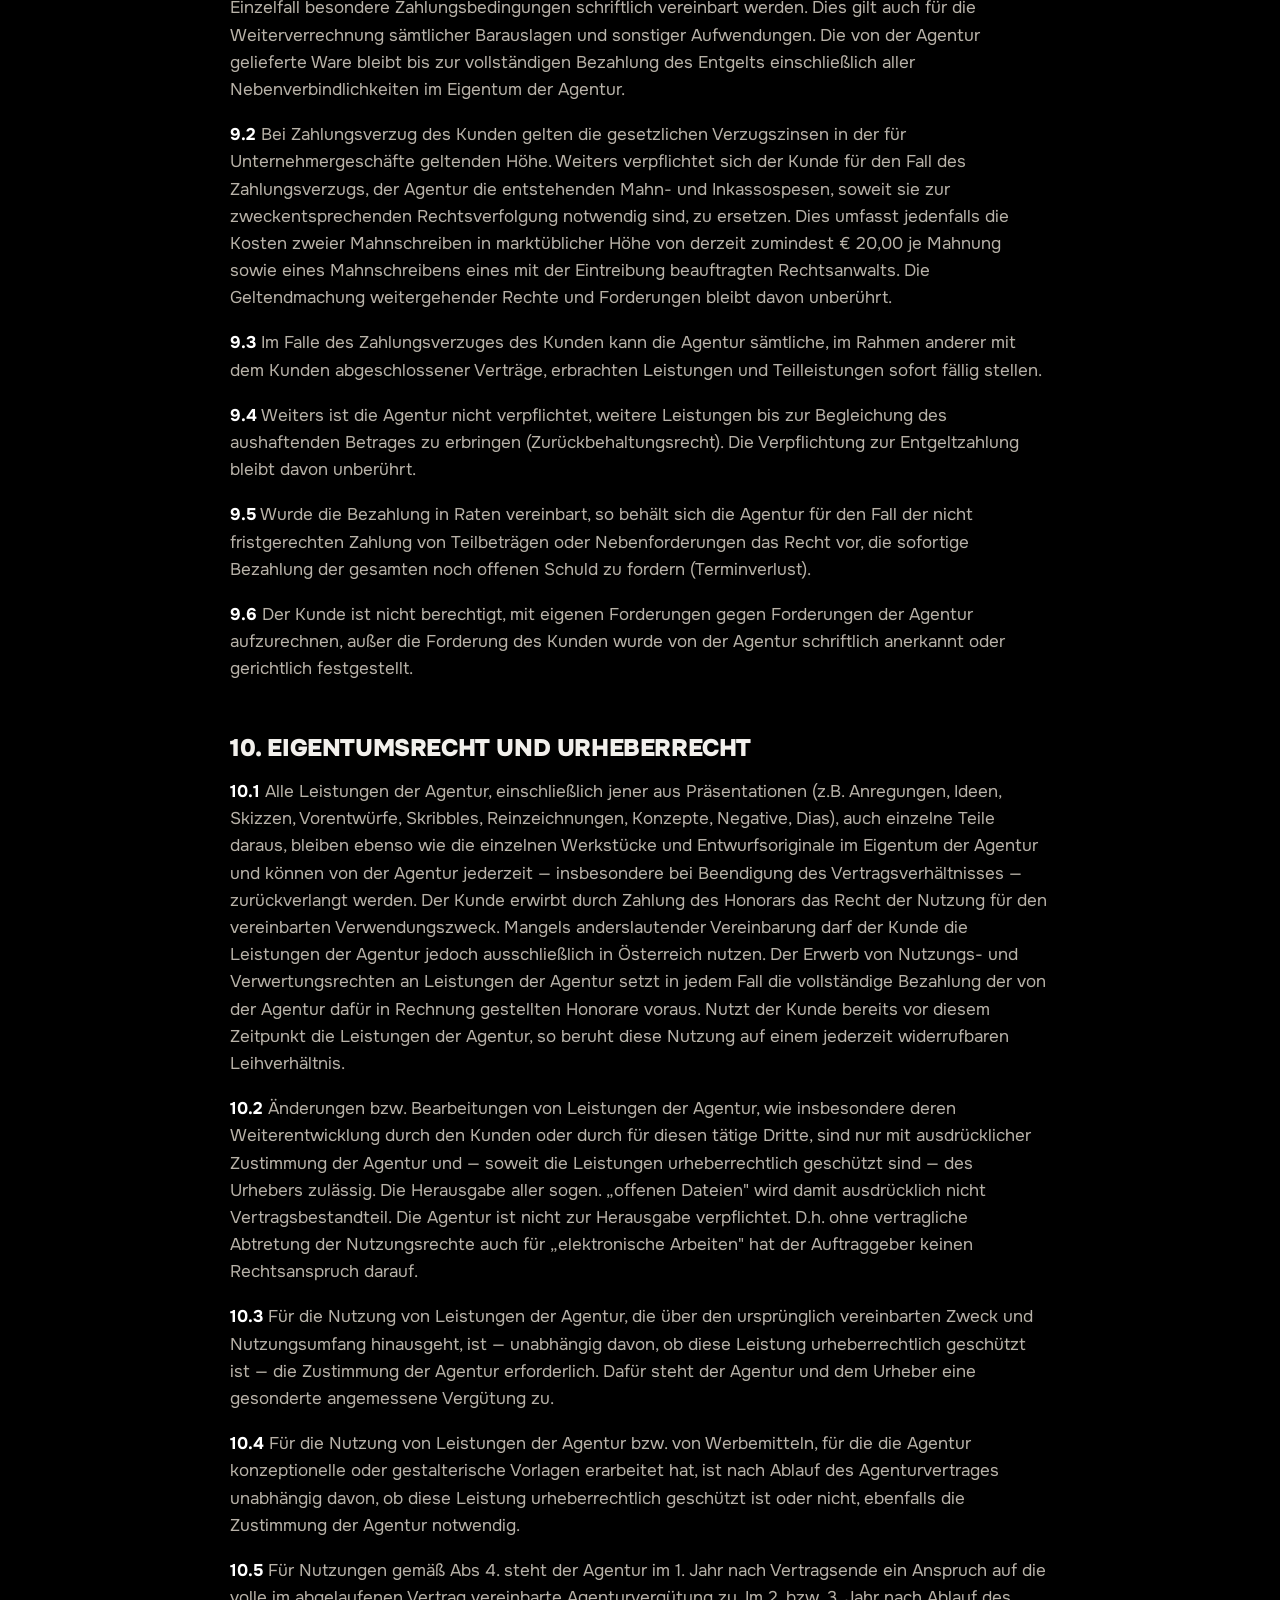
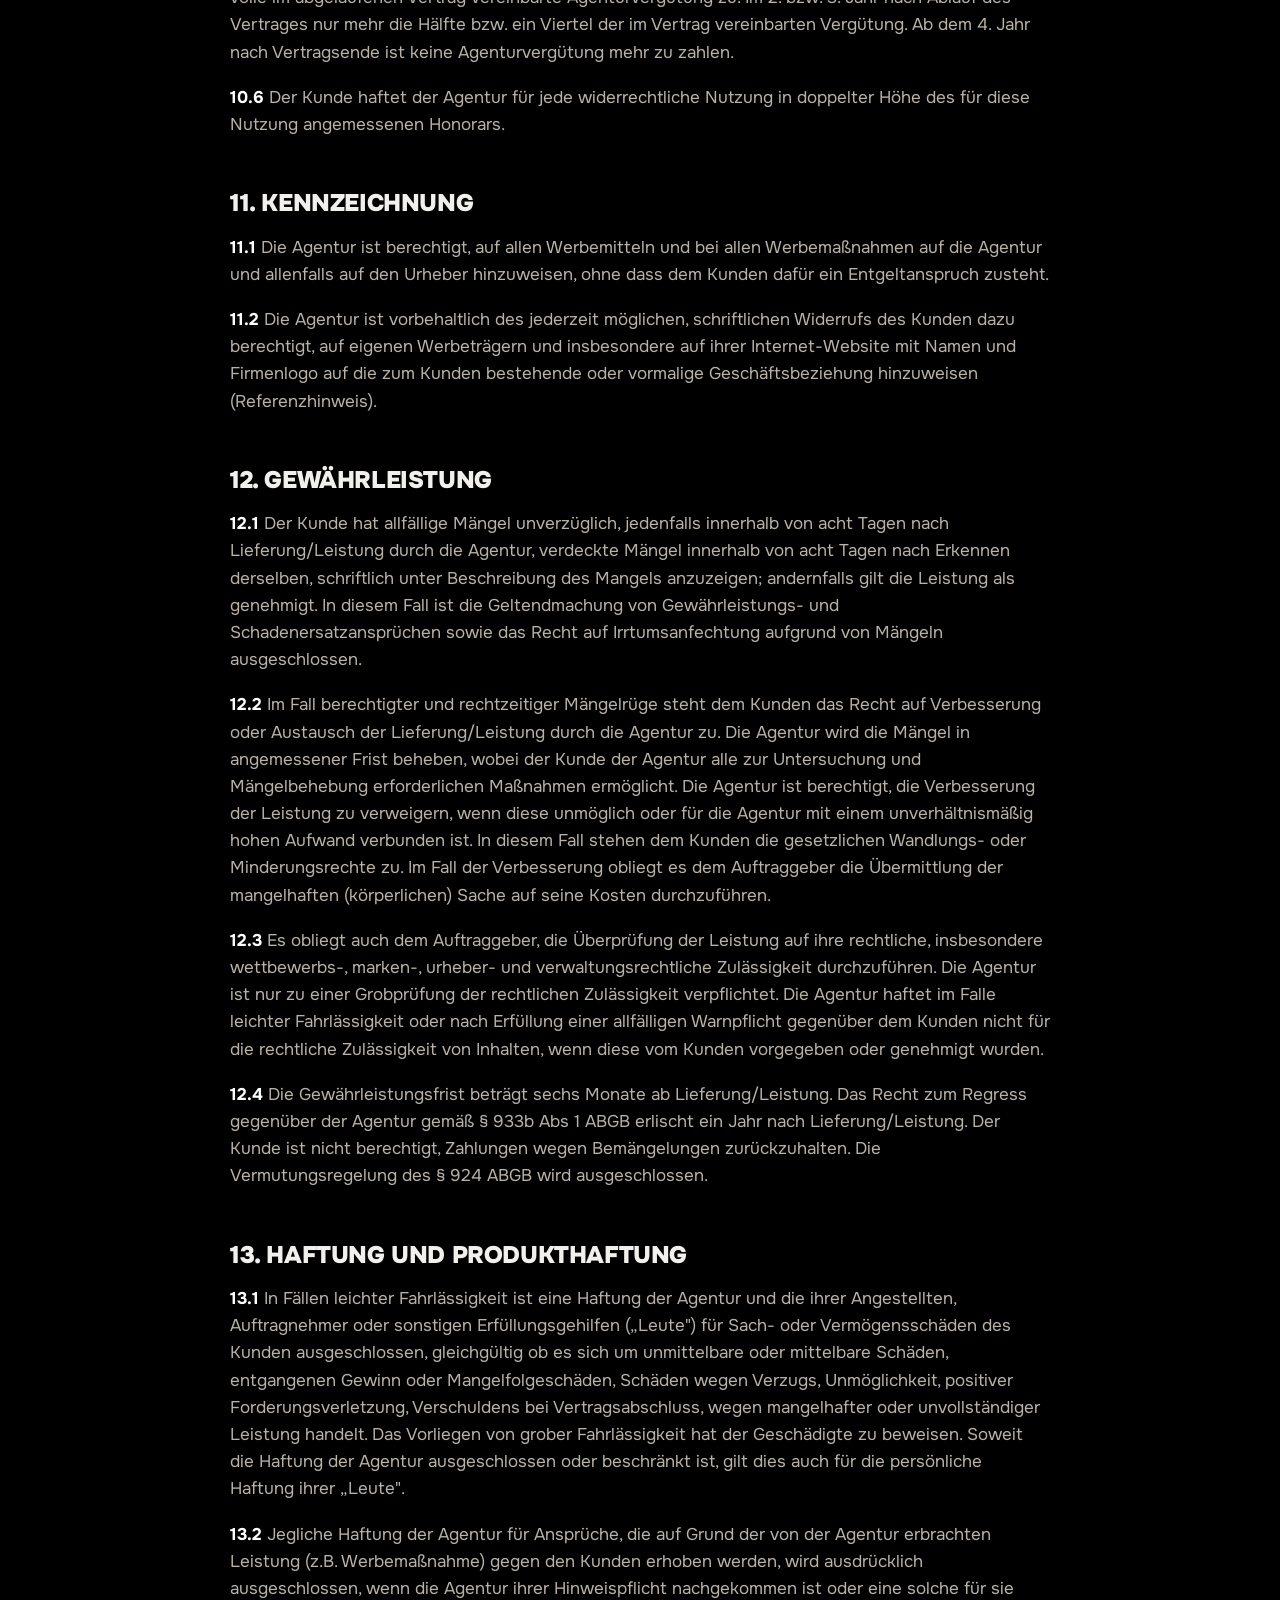
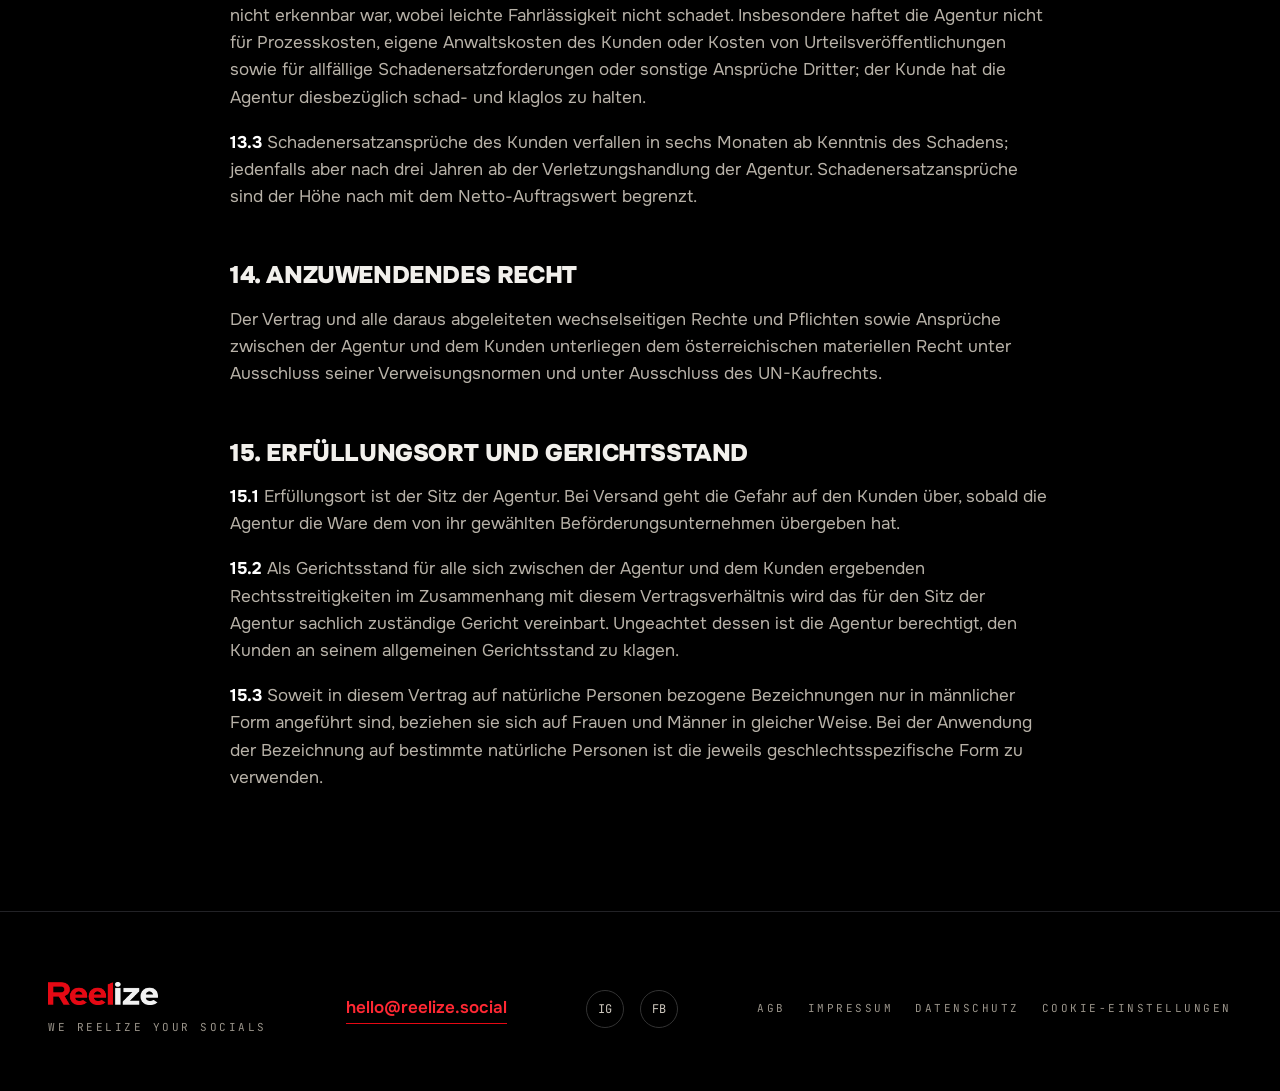
==== commit 9cef1aba: "Add files via upload" ====
--- a/agb.html
+++ b/agb.html
@@ -18,9 +18,9 @@
   <a class="logo" href="index.html"><img src="assets/logo-2026.webp" alt="Reelize"></a>
   <button class="burger" aria-label="Menü" aria-expanded="false" aria-controls="nav-menu"><span></span><span></span><span></span></button>
   <ul id="nav-menu">
-    <li><a href="work.html">Work</a></li>
     <li><a href="index.html#services">Services</a></li>
     <li><a href="index.html#team">Team</a></li>
+    <li><a href="work.html">Work</a></li>
     <li><a href="index.html#faq">FAQ</a></li>
     <li><a class="cta" href="https://outlook.office365.com/owa/calendar/Reelize@vorsorger.at/bookings/" target="_blank" rel="noopener">Termin buchen</a></li>
   </ul>
@@ -30,10 +30,10 @@
 
 <div class="wrap legal-page" data-screen-label="AGB">
   <h1>Allgemeine Geschäfts&shy;bedingungen</h1>
-  <p class="stand">Stand 07/2023 — Reelize Media GmbH</p>
+  <p class="stand">Stand 07/2026 — Reelize Media GmbH</p>
 
   <h2>1. Geltung, Vertragsabschluss</h2>
-  <p><b>1.1</b> Die Agentur „Reelize Media GmbH" (im Folgenden „Agentur") erbringt ihre Leistungen ausschließlich auf der Grundlage der nachfolgenden Allgemeinen Geschäftsbedingungen (AGB). Diese gelten für alle Rechtsbeziehungen zwischen der Agentur und dem Kunden, selbst wenn nicht ausdrücklich auf sie Bezug genommen wird. Die AGB sind ausschließlich für Rechtsbeziehung mit Unternehmern anwendbar, sohin B2B.</p>
+  <p><b>1.1</b> Die Agentur „Reelize Media GmbH" (im Folgenden „Agentur") erbringt ihre Leistungen ausschließlich auf der Grundlage der nachfolgenden Allgemeinen Geschäftsbedingungen (AGB). Diese gelten für alle Rechtsbeziehungen zwischen der Agentur und dem Kunden, selbst wenn nicht ausdrücklich auf sie Bezug genommen wird. Die AGB sind ausschließlich für Rechtsbeziehungen mit Unternehmern anwendbar, sohin B2B.</p>
   <p><b>1.2</b> Maßgeblich ist jeweils die zum Zeitpunkt des Vertragsschlusses gültige Fassung. Abweichungen von diesen sowie sonstige ergänzende Vereinbarungen mit dem Kunden sind nur wirksam, wenn sie von der Agentur schriftlich bestätigt werden.</p>
   <p><b>1.3</b> Allfällige Geschäftsbedingungen des Kunden werden, selbst bei Kenntnis, nicht akzeptiert, sofern nicht im Einzelfall ausdrücklich und schriftlich anderes vereinbart wird. AGB des Kunden widerspricht die Agentur ausdrücklich. Eines weiteren Widerspruchs gegen AGB des Kunden durch die Agentur bedarf es nicht.</p>
   <p><b>1.4</b> Änderungen der AGB werden dem Kunden bekannt gegeben und gelten als vereinbart, wenn der Kunde den geänderten AGB nicht schriftlich binnen 14 Tagen widerspricht; auf die Bedeutung des Schweigens sowie auf die konkret geänderten Klauseln wird der Kunde in der Verständigung ausdrücklich hingewiesen. Diese Zustimmungsfiktion gilt nicht für die Änderung wesentlicher Leistungsinhalte und Entgelte.</p>
@@ -41,7 +41,7 @@
   <p><b>1.6</b> Die Angebote der Agentur sind freibleibend und unverbindlich.</p>
 
   <h2>2. Social Media Kanäle</h2>
-  <p>Die Agentur weist den Kunden vor Auftragserteilung ausdrücklich darauf hin, dass die Anbieter von „Social-Media-Kanälen" (z.B. Facebook, im Folgenden kurz: Anbieter) es sich in ihren Nutzungsbedingungen vorbehalten, Werbeanzeigen und -auftritte aus beliebigen Grund abzulehnen oder zu entfernen. Die Anbieter sind demnach nicht verpflichtet, Inhalte und Informationen an die Nutzer weiterzuleiten. Es besteht daher das von der Agentur nicht kalkulierbare Risiko, dass Werbeanzeigen und -auftritte grundlos entfernt werden. Im Fall einer Beschwerde eines anderen Nutzers wird zwar von den Anbietern die Möglichkeit einer Gegendarstellung eingeräumt, doch erfolgt auch in diesem Fall eine sofortige Entfernung der Inhalte. Die Wiedererlangung des ursprünglichen, rechtmäßigen Zustandes kann in diesem Fall einige Zeit in Anspruch nehmen. Die Agentur arbeitet auf der Grundlage dieser Nutzungsbedingungen der Anbieter, auf die sie keinen Einfluss hat, und legt diese auch dem Auftrag des Kunden zu Grunde. Ausdrücklich anerkennt der Kunde mit der Auftragserteilung, dass diese Nutzungsbedingungen die Rechte und Pflichten eines allfälligen Vertragsverhältnisses (mit-)bestimmen. Die Agentur beabsichtigt, den Auftrag des Kunden nach bestem Wissen und Gewissen auszuführen und die Richtlinien von „Social Media Kanälen" einzuhalten. Aufgrund der derzeit gültigen Nutzungsbedingungen und der einfachen Möglichkeit jedes Nutzers, Rechtsverletzungen zu behaupten und so eine Entfernung der Inhalte zu erreichen, kann die Agentur aber nicht dafür einstehen, dass die beauftragte Kampagne auch jederzeit abrufbar ist.</p>
+  <p>Die Agentur weist den Kunden vor Auftragserteilung ausdrücklich darauf hin, dass die Anbieter von „Social-Media-Kanälen" (z.B. Facebook, im Folgenden kurz: Anbieter) es sich in ihren Nutzungsbedingungen vorbehalten, Werbeanzeigen und -auftritte aus beliebigem Grund abzulehnen oder zu entfernen. Die Anbieter sind demnach nicht verpflichtet, Inhalte und Informationen an die Nutzer weiterzuleiten. Es besteht daher das von der Agentur nicht kalkulierbare Risiko, dass Werbeanzeigen und -auftritte grundlos entfernt werden. Im Fall einer Beschwerde eines anderen Nutzers wird zwar von den Anbietern die Möglichkeit einer Gegendarstellung eingeräumt, doch erfolgt auch in diesem Fall eine sofortige Entfernung der Inhalte. Die Wiedererlangung des ursprünglichen, rechtmäßigen Zustandes kann in diesem Fall einige Zeit in Anspruch nehmen. Die Agentur arbeitet auf der Grundlage dieser Nutzungsbedingungen der Anbieter, auf die sie keinen Einfluss hat, und legt diese auch dem Auftrag des Kunden zu Grunde. Ausdrücklich anerkennt der Kunde mit der Auftragserteilung, dass diese Nutzungsbedingungen die Rechte und Pflichten eines allfälligen Vertragsverhältnisses (mit-)bestimmen. Die Agentur beabsichtigt, den Auftrag des Kunden nach bestem Wissen und Gewissen auszuführen und die Richtlinien von „Social Media Kanälen" einzuhalten. Aufgrund der derzeit gültigen Nutzungsbedingungen und der einfachen Möglichkeit jedes Nutzers, Rechtsverletzungen zu behaupten und so eine Entfernung der Inhalte zu erreichen, kann die Agentur aber nicht dafür einstehen, dass die beauftragte Kampagne auch jederzeit abrufbar ist.</p>
 
   <h2>3. Konzept- und Ideenschutz</h2>
   <p>Hat der potentielle Kunde die Agentur vorab bereits eingeladen, ein Konzept zu erstellen, und kommt die Agentur dieser Einladung noch vor Abschluss des Hauptvertrages nach, so gilt nachstehende Regelung:</p>
@@ -55,7 +55,7 @@
   <p><b>3.8</b> Der potentielle Kunde kann sich von seinen Verpflichtungen aus diesem Punkt durch Zahlung einer angemessenen Entschädigung zuzüglich 20&nbsp;% Umsatzsteuer befreien. Die Befreiung tritt erst nach vollständigem Eingang der Zahlung der Entschädigung bei der Agentur ein.</p>
 
   <h2>4. Leistungsumfang, Auftragsabwicklung und Mitwirkungspflichten des Kunden</h2>
-  <p><b>4.1</b> Der Umfang der zu erbringenden Leistungen ergibt sich aus der Leistungsbeschreibung im Agenturvertrag oder einer allfälligen Auftragsbestätigung durch die Agentur, sowie dem allfälligen Briefingprotokoll („Angebotsunterlagen"). Nachträgliche Änderungen des Leistungsinhaltes bedürfen der schriftlichen Bestätigung durch die Agentur. Innerhalb des vom Kunden vorgegeben Rahmens besteht bei der Erfüllung des Auftrages Gestaltungsfreiheit der Agentur.</p>
+  <p><b>4.1</b> Der Umfang der zu erbringenden Leistungen ergibt sich aus der Leistungsbeschreibung im Agenturvertrag oder einer allfälligen Auftragsbestätigung durch die Agentur, sowie dem allfälligen Briefingprotokoll („Angebotsunterlagen"). Nachträgliche Änderungen des Leistungsinhaltes bedürfen der schriftlichen Bestätigung durch die Agentur. Innerhalb des vom Kunden vorgegebenen Rahmens besteht bei der Erfüllung des Auftrages Gestaltungsfreiheit der Agentur.</p>
   <p><b>4.2</b> Alle Leistungen der Agentur (insbesondere alle Vorentwürfe, Skizzen, Reinzeichnungen, Bürstenabzüge, Blaupausen, Kopien, Farbabdrucke und elektronische Dateien) sind vom Kunden zu überprüfen und von ihm binnen drei Werktagen ab Eingang beim Kunden freizugeben. Nach Verstreichen dieser Frist ohne Rückmeldung des Kunden gelten sie als vom Kunden genehmigt.</p>
   <p><b>4.3</b> Der Kunde wird der Agentur zeitgerecht und vollständig alle Informationen und Unterlagen zugänglich machen, die für die Erbringung der Leistung erforderlich sind. Er wird sie von allen Umständen informieren, die für die Durchführung des Auftrages von Bedeutung sind, auch wenn diese erst während der Durchführung des Auftrages bekannt werden. Der Kunde trägt den Aufwand, der dadurch entsteht, dass Arbeiten infolge seiner unrichtigen, unvollständigen oder nachträglich geänderten Angaben von der Agentur wiederholt werden müssen oder verzögert werden.</p>
   <p><b>4.4</b> Der Kunde ist weiters verpflichtet, die für die Durchführung des Auftrages zur Verfügung gestellten Unterlagen (Fotos, Logos etc.) auf allfällige Urheber-, Marken-, Kennzeichenrechte oder sonstige Rechte Dritter zu prüfen (Rechteclearing) und garantiert, dass die Unterlagen frei von Rechten Dritter sind und daher für den angestrebten Zweck eingesetzt werden können. Die Agentur haftet im Falle bloß leichter Fahrlässigkeit oder nach Erfüllung ihrer Warnpflicht — jedenfalls im Innenverhältnis zum Kunden — nicht wegen einer Verletzung derartiger Rechte Dritter durch zur Verfügung gestellte Unterlagen. Wird die Agentur wegen einer solchen Rechtsverletzung von einem Dritten in Anspruch genommen, so hält der Kunde die Agentur schad- und klaglos; er hat ihr sämtliche Nachteile zu ersetzen, die ihr durch eine Inanspruchnahme Dritter entstehen, insbesondere die Kosten einer angemessenen rechtlichen Vertretung. Der Kunde verpflichtet sich, die Agentur bei der Abwehr von allfälligen Ansprüchen Dritter zu unterstützen. Der Kunde stellt der Agentur hierfür unaufgefordert sämtliche Unterlagen zur Verfügung.</p>
@@ -82,7 +82,7 @@
   <p><b>8.2</b> Das Honorar versteht sich als Netto-Honorar zuzüglich der Umsatzsteuer in gesetzlicher Höhe. Mangels Vereinbarung im Einzelfall hat die Agentur für die erbrachten Leistungen und die Überlassung der urheber- und kennzeichenrechtlichen Nutzungsrechte Anspruch auf Honorar in der marktüblichen Höhe.</p>
   <p><b>8.3</b> Alle Leistungen der Agentur, die nicht ausdrücklich durch das vereinbarte Honorar abgegolten sind, werden gesondert entlohnt. Alle der Agentur erwachsenden Barauslagen sind vom Kunden zu ersetzen.</p>
   <p><b>8.4</b> Kostenvoranschläge der Agentur sind unverbindlich. Wenn abzusehen ist, dass die tatsächlichen Kosten die von der Agentur schriftlich veranschlagten um mehr als 15&nbsp;% übersteigen, wird die Agentur den Kunden auf die höheren Kosten hinweisen. Die Kostenüberschreitung gilt als vom Kunden genehmigt, wenn der Kunde nicht binnen drei Werktagen nach diesem Hinweis schriftlich widerspricht und gleichzeitig kostengünstigere Alternativen bekannt gibt. Handelt es sich um eine Kostenüberschreitung bis 30&nbsp;% ist eine gesonderte Verständigung nicht erforderlich. Diese Kostenvoranschlagsüberschreitung gilt vom Auftraggeber von vornherein als genehmigt.</p>
-  <p><b>8.5</b> Wenn der Kunde in Auftrag gegebene Arbeiten ohne Einbindung der Agentur — unbeschadet der laufenden sonstigen Betreuung durch diese — einseitig ändert oder abbricht, hat er der Agentur die bis dahin erbrachten Leistungen entsprechend der Honorarvereinbarung zu vergüten und alle angefallenen Kosten zu erstatten. Sofern der Abbruch nicht durch eine grob fahrlässige oder vorsätzliche Pflichtverletzung der Agentur begründet ist, hat der Kunde der Agentur darüber hinaus das gesamte für diesen Auftrag vereinbarte Honorar (Provision) zu erstatten, wobei die Anrechnungsvergütung des §&nbsp;1168 AGBG ausgeschlossen wird. Weiters ist die Agentur bezüglich allfälliger Ansprüche Dritter, insbesondere von Auftragnehmern der Agentur, schad- und klaglos zu stellen. Mit der Bezahlung des Entgelts erwirbt der Kunde an bereits erbrachten Arbeiten keinerlei Nutzungsrechte; nicht ausgeführte Konzepte, Entwürfe und sonstige Unterlagen sind vielmehr unverzüglich der Agentur zurückzustellen.</p>
+  <p><b>8.5</b> Wenn der Kunde in Auftrag gegebene Arbeiten ohne Einbindung der Agentur — unbeschadet der laufenden sonstigen Betreuung durch diese — einseitig ändert oder abbricht, hat er der Agentur die bis dahin erbrachten Leistungen entsprechend der Honorarvereinbarung zu vergüten und alle angefallenen Kosten zu erstatten. Sofern der Abbruch nicht durch eine grob fahrlässige oder vorsätzliche Pflichtverletzung der Agentur begründet ist, hat der Kunde der Agentur darüber hinaus das gesamte für diesen Auftrag vereinbarte Honorar (Provision) zu erstatten, wobei die Anrechnungsvergütung des §&nbsp;1168 ABGB ausgeschlossen wird. Weiters ist die Agentur bezüglich allfälliger Ansprüche Dritter, insbesondere von Auftragnehmern der Agentur, schad- und klaglos zu stellen. Mit der Bezahlung des Entgelts erwirbt der Kunde an bereits erbrachten Arbeiten keinerlei Nutzungsrechte; nicht ausgeführte Konzepte, Entwürfe und sonstige Unterlagen sind vielmehr unverzüglich der Agentur zurückzustellen.</p>
 
   <h2>9. Zahlung, Eigentumsvorbehalt</h2>
   <p><b>9.1</b> Das Honorar ist sofort mit Rechnungserhalt und ohne Abzug zur Zahlung fällig, sofern nicht im Einzelfall besondere Zahlungsbedingungen schriftlich vereinbart werden. Dies gilt auch für die Weiterverrechnung sämtlicher Barauslagen und sonstiger Aufwendungen. Die von der Agentur gelieferte Ware bleibt bis zur vollständigen Bezahlung des Entgelts einschließlich aller Nebenverbindlichkeiten im Eigentum der Agentur.</p>
@@ -108,12 +108,12 @@
   <p><b>12.1</b> Der Kunde hat allfällige Mängel unverzüglich, jedenfalls innerhalb von acht Tagen nach Lieferung/Leistung durch die Agentur, verdeckte Mängel innerhalb von acht Tagen nach Erkennen derselben, schriftlich unter Beschreibung des Mangels anzuzeigen; andernfalls gilt die Leistung als genehmigt. In diesem Fall ist die Geltendmachung von Gewährleistungs- und Schadenersatzansprüchen sowie das Recht auf Irrtumsanfechtung aufgrund von Mängeln ausgeschlossen.</p>
   <p><b>12.2</b> Im Fall berechtigter und rechtzeitiger Mängelrüge steht dem Kunden das Recht auf Verbesserung oder Austausch der Lieferung/Leistung durch die Agentur zu. Die Agentur wird die Mängel in angemessener Frist beheben, wobei der Kunde der Agentur alle zur Untersuchung und Mängelbehebung erforderlichen Maßnahmen ermöglicht. Die Agentur ist berechtigt, die Verbesserung der Leistung zu verweigern, wenn diese unmöglich oder für die Agentur mit einem unverhältnismäßig hohen Aufwand verbunden ist. In diesem Fall stehen dem Kunden die gesetzlichen Wandlungs- oder Minderungsrechte zu. Im Fall der Verbesserung obliegt es dem Auftraggeber die Übermittlung der mangelhaften (körperlichen) Sache auf seine Kosten durchzuführen.</p>
   <p><b>12.3</b> Es obliegt auch dem Auftraggeber, die Überprüfung der Leistung auf ihre rechtliche, insbesondere wettbewerbs-, marken-, urheber- und verwaltungsrechtliche Zulässigkeit durchzuführen. Die Agentur ist nur zu einer Grobprüfung der rechtlichen Zulässigkeit verpflichtet. Die Agentur haftet im Falle leichter Fahrlässigkeit oder nach Erfüllung einer allfälligen Warnpflicht gegenüber dem Kunden nicht für die rechtliche Zulässigkeit von Inhalten, wenn diese vom Kunden vorgegeben oder genehmigt wurden.</p>
-  <p><b>12.4</b> Die Gewährleistungsfrist beträgt sechs Monate ab Lieferung/Leistung. Das Recht zum Regress gegenüber der Agentur gemäß §&nbsp;933b Abs&nbsp;1 AGBG erlischt ein Jahr nach Lieferung/Leistung. Der Kunde ist nicht berechtigt, Zahlungen wegen Bemängelungen zurückzuhalten. Die Vermutungsregelung des §&nbsp;924 AGBG wird ausgeschlossen.</p>
+  <p><b>12.4</b> Die Gewährleistungsfrist beträgt sechs Monate ab Lieferung/Leistung. Das Recht zum Regress gegenüber der Agentur gemäß §&nbsp;933b Abs&nbsp;1 ABGB erlischt ein Jahr nach Lieferung/Leistung. Der Kunde ist nicht berechtigt, Zahlungen wegen Bemängelungen zurückzuhalten. Die Vermutungsregelung des §&nbsp;924 ABGB wird ausgeschlossen.</p>
 
   <h2>13. Haftung und Produkthaftung</h2>
   <p><b>13.1</b> In Fällen leichter Fahrlässigkeit ist eine Haftung der Agentur und die ihrer Angestellten, Auftragnehmer oder sonstigen Erfüllungsgehilfen („Leute") für Sach- oder Vermögensschäden des Kunden ausgeschlossen, gleichgültig ob es sich um unmittelbare oder mittelbare Schäden, entgangenen Gewinn oder Mangelfolgeschäden, Schäden wegen Verzugs, Unmöglichkeit, positiver Forderungsverletzung, Verschuldens bei Vertragsabschluss, wegen mangelhafter oder unvollständiger Leistung handelt. Das Vorliegen von grober Fahrlässigkeit hat der Geschädigte zu beweisen. Soweit die Haftung der Agentur ausgeschlossen oder beschränkt ist, gilt dies auch für die persönliche Haftung ihrer „Leute".</p>
   <p><b>13.2</b> Jegliche Haftung der Agentur für Ansprüche, die auf Grund der von der Agentur erbrachten Leistung (z.B. Werbemaßnahme) gegen den Kunden erhoben werden, wird ausdrücklich ausgeschlossen, wenn die Agentur ihrer Hinweispflicht nachgekommen ist oder eine solche für sie nicht erkennbar war, wobei leichte Fahrlässigkeit nicht schadet. Insbesondere haftet die Agentur nicht für Prozesskosten, eigene Anwaltskosten des Kunden oder Kosten von Urteilsveröffentlichungen sowie für allfällige Schadenersatzforderungen oder sonstige Ansprüche Dritter; der Kunde hat die Agentur diesbezüglich schad- und klaglos zu halten.</p>
-  <p><b>13.3</b> Schadensersatzansprüche des Kunden verfallen in sechs Monaten ab Kenntnis des Schadens; jedenfalls aber nach drei Jahren ab der Verletzungshandlung der Agentur. Schadenersatzansprüche sind der Höhe nach mit dem Netto-Auftragswert begrenzt.</p>
+  <p><b>13.3</b> Schadenersatzansprüche des Kunden verfallen in sechs Monaten ab Kenntnis des Schadens; jedenfalls aber nach drei Jahren ab der Verletzungshandlung der Agentur. Schadenersatzansprüche sind der Höhe nach mit dem Netto-Auftragswert begrenzt.</p>
 
   <h2>14. Anzuwendendes Recht</h2>
   <p>Der Vertrag und alle daraus abgeleiteten wechselseitigen Rechte und Pflichten sowie Ansprüche zwischen der Agentur und dem Kunden unterliegen dem österreichischen materiellen Recht unter Ausschluss seiner Verweisungsnormen und unter Ausschluss des UN-Kaufrechts.</p>
@@ -136,7 +136,7 @@
     <a href="https://www.instagram.com/reelize.social/" target="_blank" rel="noopener" aria-label="Instagram">IG</a>
     <a href="https://www.facebook.com/profile.php?id=61554269236883" target="_blank" rel="noopener" aria-label="Facebook">FB</a>
   </div>
-  <div class="legal mono"><a href="agb.html">AGB</a><a href="impressum.html">Impressum</a><button type="button" class="cc-open" onclick="reelizeCookieSettings()">Cookie-Einstellungen</button></div>
+  <div class="legal mono"><a href="agb.html">AGB</a><a href="impressum.html">Impressum</a><a href="datenschutz.html">Datenschutz</a><button type="button" class="cc-open" onclick="reelizeCookieSettings()">Cookie-Einstellungen</button></div>
 </footer>
 
 <script src="analytics.js"></script>
--- a/styles.css
+++ b/styles.css
@@ -193,6 +193,16 @@
 .page-head{padding:90px 0 60px;}
 .page-head h1{font-weight:900;font-size:clamp(48px,6vw,84px);line-height:.95;letter-spacing:-2px;text-transform:uppercase;}
 .page-head h1 em{color:var(--red);font-style:normal;}
+.page-head h1 .roll-box{display:inline-block;height:.95em;overflow:hidden;vertical-align:bottom;}
+.page-head h1 .roll4{display:block;}
+.page-head h1 .roll4 span{display:block;height:.95em;line-height:.95;}
+@keyframes roll4{
+  0%,22%{transform:translateY(0);}
+  25%,47%{transform:translateY(-1em);}
+  50%,72%{transform:translateY(-2em);}
+  75%,97%{transform:translateY(-3em);}
+  100%{transform:translateY(-4em);}
+}
 .page-head p{color:var(--dim);margin-top:24px;max-width:56ch;font-size:18px;}
 .case{border:1px solid var(--line);border-radius:20px;background:var(--panel);overflow:hidden;margin-bottom:18px;}
 .case summary{list-style:none;cursor:pointer;display:grid;grid-template-columns:190px 1fr auto auto;gap:28px;align-items:center;padding:20px 28px 20px 20px;}
